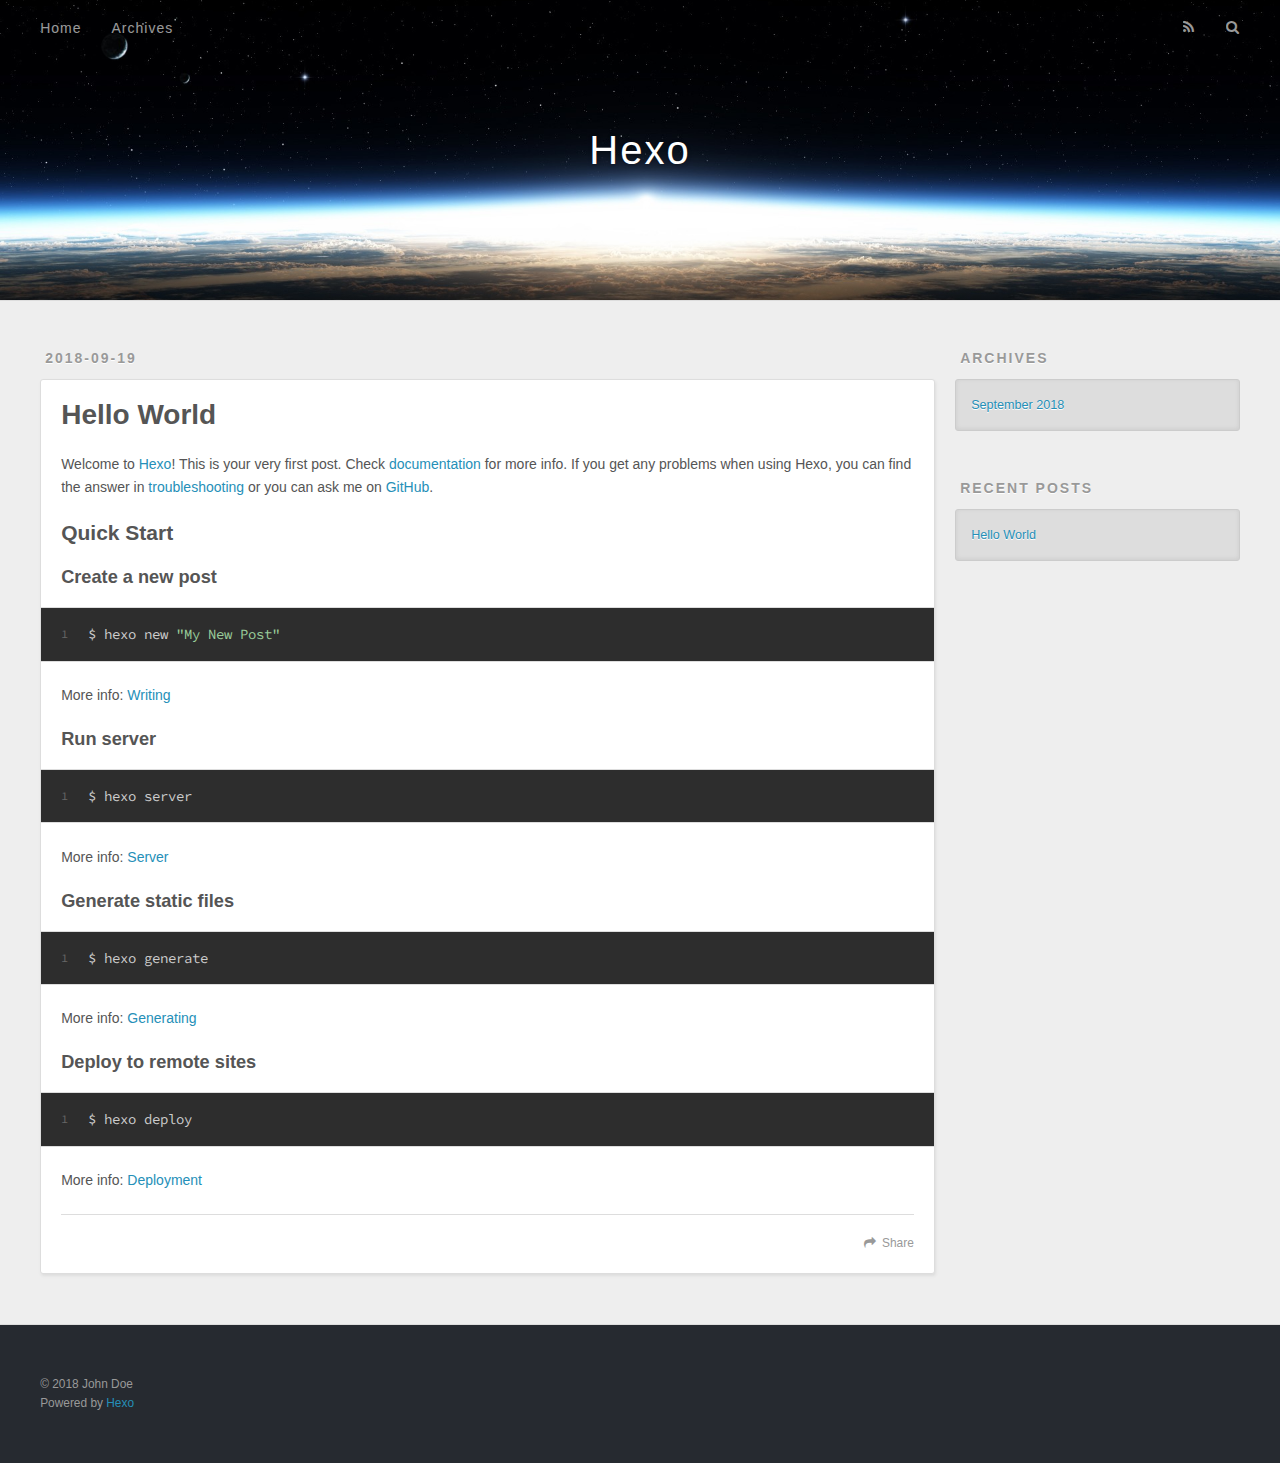
==== index.html @ 18e20a97 "Site updated: 2018-09-19 15:48:41" ====
<!DOCTYPE html>
<html>
<head>
  <meta charset="utf-8">
  

  
  <title>Hexo</title>
  <meta name="viewport" content="width=device-width, initial-scale=1, maximum-scale=1">
  <meta property="og:type" content="website">
<meta property="og:title" content="Hexo">
<meta property="og:url" content="http://yoursite.com/index.html">
<meta property="og:site_name" content="Hexo">
<meta property="og:locale" content="default">
<meta name="twitter:card" content="summary">
<meta name="twitter:title" content="Hexo">
  
    <link rel="alternate" href="/atom.xml" title="Hexo" type="application/atom+xml">
  
  
    <link rel="icon" href="/favicon.png">
  
  
    <link href="//fonts.googleapis.com/css?family=Source+Code+Pro" rel="stylesheet" type="text/css">
  
  <link rel="stylesheet" href="/css/style.css">
</head>

<body>
  <div id="container">
    <div id="wrap">
      <header id="header">
  <div id="banner"></div>
  <div id="header-outer" class="outer">
    <div id="header-title" class="inner">
      <h1 id="logo-wrap">
        <a href="/" id="logo">Hexo</a>
      </h1>
      
    </div>
    <div id="header-inner" class="inner">
      <nav id="main-nav">
        <a id="main-nav-toggle" class="nav-icon"></a>
        
          <a class="main-nav-link" href="/">Home</a>
        
          <a class="main-nav-link" href="/archives">Archives</a>
        
      </nav>
      <nav id="sub-nav">
        
          <a id="nav-rss-link" class="nav-icon" href="/atom.xml" title="RSS Feed"></a>
        
        <a id="nav-search-btn" class="nav-icon" title="Search"></a>
      </nav>
      <div id="search-form-wrap">
        <form action="//google.com/search" method="get" accept-charset="UTF-8" class="search-form"><input type="search" name="q" class="search-form-input" placeholder="Search"><button type="submit" class="search-form-submit">&#xF002;</button><input type="hidden" name="sitesearch" value="http://yoursite.com"></form>
      </div>
    </div>
  </div>
</header>
      <div class="outer">
        <section id="main">
  
    <article id="post-hello-world" class="article article-type-post" itemscope itemprop="blogPost">
  <div class="article-meta">
    <a href="/2018/09/19/hello-world/" class="article-date">
  <time datetime="2018-09-19T07:41:38.650Z" itemprop="datePublished">2018-09-19</time>
</a>
    
  </div>
  <div class="article-inner">
    
    
      <header class="article-header">
        
  
    <h1 itemprop="name">
      <a class="article-title" href="/2018/09/19/hello-world/">Hello World</a>
    </h1>
  

      </header>
    
    <div class="article-entry" itemprop="articleBody">
      
        <p>Welcome to <a href="https://hexo.io/" target="_blank" rel="noopener">Hexo</a>! This is your very first post. Check <a href="https://hexo.io/docs/" target="_blank" rel="noopener">documentation</a> for more info. If you get any problems when using Hexo, you can find the answer in <a href="https://hexo.io/docs/troubleshooting.html" target="_blank" rel="noopener">troubleshooting</a> or you can ask me on <a href="https://github.com/hexojs/hexo/issues" target="_blank" rel="noopener">GitHub</a>.</p>
<h2 id="Quick-Start"><a href="#Quick-Start" class="headerlink" title="Quick Start"></a>Quick Start</h2><h3 id="Create-a-new-post"><a href="#Create-a-new-post" class="headerlink" title="Create a new post"></a>Create a new post</h3><figure class="highlight bash"><table><tr><td class="gutter"><pre><span class="line">1</span><br></pre></td><td class="code"><pre><span class="line">$ hexo new <span class="string">"My New Post"</span></span><br></pre></td></tr></table></figure>
<p>More info: <a href="https://hexo.io/docs/writing.html" target="_blank" rel="noopener">Writing</a></p>
<h3 id="Run-server"><a href="#Run-server" class="headerlink" title="Run server"></a>Run server</h3><figure class="highlight bash"><table><tr><td class="gutter"><pre><span class="line">1</span><br></pre></td><td class="code"><pre><span class="line">$ hexo server</span><br></pre></td></tr></table></figure>
<p>More info: <a href="https://hexo.io/docs/server.html" target="_blank" rel="noopener">Server</a></p>
<h3 id="Generate-static-files"><a href="#Generate-static-files" class="headerlink" title="Generate static files"></a>Generate static files</h3><figure class="highlight bash"><table><tr><td class="gutter"><pre><span class="line">1</span><br></pre></td><td class="code"><pre><span class="line">$ hexo generate</span><br></pre></td></tr></table></figure>
<p>More info: <a href="https://hexo.io/docs/generating.html" target="_blank" rel="noopener">Generating</a></p>
<h3 id="Deploy-to-remote-sites"><a href="#Deploy-to-remote-sites" class="headerlink" title="Deploy to remote sites"></a>Deploy to remote sites</h3><figure class="highlight bash"><table><tr><td class="gutter"><pre><span class="line">1</span><br></pre></td><td class="code"><pre><span class="line">$ hexo deploy</span><br></pre></td></tr></table></figure>
<p>More info: <a href="https://hexo.io/docs/deployment.html" target="_blank" rel="noopener">Deployment</a></p>

      
    </div>
    <footer class="article-footer">
      <a data-url="http://yoursite.com/2018/09/19/hello-world/" data-id="cjm8ub70z00001l033pk43tnb" class="article-share-link">Share</a>
      
      
    </footer>
  </div>
  
</article>


  


</section>
        
          <aside id="sidebar">
  
    

  
    

  
    
  
    
  <div class="widget-wrap">
    <h3 class="widget-title">Archives</h3>
    <div class="widget">
      <ul class="archive-list"><li class="archive-list-item"><a class="archive-list-link" href="/archives/2018/09/">September 2018</a></li></ul>
    </div>
  </div>


  
    
  <div class="widget-wrap">
    <h3 class="widget-title">Recent Posts</h3>
    <div class="widget">
      <ul>
        
          <li>
            <a href="/2018/09/19/hello-world/">Hello World</a>
          </li>
        
      </ul>
    </div>
  </div>

  
</aside>
        
      </div>
      <footer id="footer">
  
  <div class="outer">
    <div id="footer-info" class="inner">
      &copy; 2018 John Doe<br>
      Powered by <a href="http://hexo.io/" target="_blank">Hexo</a>
    </div>
  </div>
</footer>
    </div>
    <nav id="mobile-nav">
  
    <a href="/" class="mobile-nav-link">Home</a>
  
    <a href="/archives" class="mobile-nav-link">Archives</a>
  
</nav>
    

<script src="//ajax.googleapis.com/ajax/libs/jquery/2.0.3/jquery.min.js"></script>


  <link rel="stylesheet" href="/fancybox/jquery.fancybox.css">
  <script src="/fancybox/jquery.fancybox.pack.js"></script>


<script src="/js/script.js"></script>



  </div>
</body>
</html>
---- css/style.css ----
body {
  width: 100%;
}
body:before,
body:after {
  content: "";
  display: table;
}
body:after {
  clear: both;
}
html,
body,
div,
span,
applet,
object,
iframe,
h1,
h2,
h3,
h4,
h5,
h6,
p,
blockquote,
pre,
a,
abbr,
acronym,
address,
big,
cite,
code,
del,
dfn,
em,
img,
ins,
kbd,
q,
s,
samp,
small,
strike,
strong,
sub,
sup,
tt,
var,
dl,
dt,
dd,
ol,
ul,
li,
fieldset,
form,
label,
legend,
table,
caption,
tbody,
tfoot,
thead,
tr,
th,
td {
  margin: 0;
  padding: 0;
  border: 0;
  outline: 0;
  font-weight: inherit;
  font-style: inherit;
  font-family: inherit;
  font-size: 100%;
  vertical-align: baseline;
}
body {
  line-height: 1;
  color: #000;
  background: #fff;
}
ol,
ul {
  list-style: none;
}
table {
  border-collapse: separate;
  border-spacing: 0;
  vertical-align: middle;
}
caption,
th,
td {
  text-align: left;
  font-weight: normal;
  vertical-align: middle;
}
a img {
  border: none;
}
input,
button {
  margin: 0;
  padding: 0;
}
input::-moz-focus-inner,
button::-moz-focus-inner {
  border: 0;
  padding: 0;
}
@font-face {
  font-family: FontAwesome;
  font-style: normal;
  font-weight: normal;
  src: url("fonts/fontawesome-webfont.eot?v=#4.0.3");
  src: url("fonts/fontawesome-webfont.eot?#iefix&v=#4.0.3") format("embedded-opentype"), url("fonts/fontawesome-webfont.woff?v=#4.0.3") format("woff"), url("fonts/fontawesome-webfont.ttf?v=#4.0.3") format("truetype"), url("fonts/fontawesome-webfont.svg#fontawesomeregular?v=#4.0.3") format("svg");
}
html,
body,
#container {
  height: 100%;
}
body {
  background: #eee;
  font: 14px -apple-system, BlinkMacSystemFont, "Segoe UI", "Roboto", "Oxygen", "Ubuntu", "Cantarell", "Fira Sans", "Droid Sans", "Helvetica Neue", sans-serif;
  -webkit-text-size-adjust: 100%;
}
.outer {
  max-width: 1220px;
  margin: 0 auto;
  padding: 0 20px;
}
.outer:before,
.outer:after {
  content: "";
  display: table;
}
.outer:after {
  clear: both;
}
.inner {
  display: inline;
  float: left;
  width: 98.33333333333333%;
  margin: 0 0.833333333333333%;
}
.left,
.alignleft {
  float: left;
}
.right,
.alignright {
  float: right;
}
.clear {
  clear: both;
}
#container {
  position: relative;
}
.mobile-nav-on {
  overflow: hidden;
}
#wrap {
  height: 100%;
  width: 100%;
  position: absolute;
  top: 0;
  left: 0;
  -webkit-transition: 0.2s ease-out;
  -moz-transition: 0.2s ease-out;
  -ms-transition: 0.2s ease-out;
  transition: 0.2s ease-out;
  z-index: 1;
  background: #eee;
}
.mobile-nav-on #wrap {
  left: 280px;
}
@media screen and (min-width: 768px) {
  #main {
    display: inline;
    float: left;
    width: 73.33333333333333%;
    margin: 0 0.833333333333333%;
  }
}
.article-date,
.article-category-link,
.archive-year,
.widget-title {
  text-decoration: none;
  text-transform: uppercase;
  letter-spacing: 2px;
  color: #999;
  margin-bottom: 1em;
  margin-left: 5px;
  line-height: 1em;
  text-shadow: 0 1px #fff;
  font-weight: bold;
}
.article-inner,
.archive-article-inner {
  background: #fff;
  -webkit-box-shadow: 1px 2px 3px #ddd;
  box-shadow: 1px 2px 3px #ddd;
  border: 1px solid #ddd;
  border-radius: 3px;
}
.article-entry h1,
.widget h1 {
  font-size: 2em;
}
.article-entry h2,
.widget h2 {
  font-size: 1.5em;
}
.article-entry h3,
.widget h3 {
  font-size: 1.3em;
}
.article-entry h4,
.widget h4 {
  font-size: 1.2em;
}
.article-entry h5,
.widget h5 {
  font-size: 1em;
}
.article-entry h6,
.widget h6 {
  font-size: 1em;
  color: #999;
}
.article-entry hr,
.widget hr {
  border: 1px dashed #ddd;
}
.article-entry strong,
.widget strong {
  font-weight: bold;
}
.article-entry em,
.widget em,
.article-entry cite,
.widget cite {
  font-style: italic;
}
.article-entry sup,
.widget sup,
.article-entry sub,
.widget sub {
  font-size: 0.75em;
  line-height: 0;
  position: relative;
  vertical-align: baseline;
}
.article-entry sup,
.widget sup {
  top: -0.5em;
}
.article-entry sub,
.widget sub {
  bottom: -0.2em;
}
.article-entry small,
.widget small {
  font-size: 0.85em;
}
.article-entry acronym,
.widget acronym,
.article-entry abbr,
.widget abbr {
  border-bottom: 1px dotted;
}
.article-entry ul,
.widget ul,
.article-entry ol,
.widget ol,
.article-entry dl,
.widget dl {
  margin: 0 20px;
  line-height: 1.6em;
}
.article-entry ul ul,
.widget ul ul,
.article-entry ol ul,
.widget ol ul,
.article-entry ul ol,
.widget ul ol,
.article-entry ol ol,
.widget ol ol {
  margin-top: 0;
  margin-bottom: 0;
}
.article-entry ul,
.widget ul {
  list-style: disc;
}
.article-entry ol,
.widget ol {
  list-style: decimal;
}
.article-entry dt,
.widget dt {
  font-weight: bold;
}
#header {
  height: 300px;
  position: relative;
  border-bottom: 1px solid #ddd;
}
#header:before,
#header:after {
  content: "";
  position: absolute;
  left: 0;
  right: 0;
  height: 40px;
}
#header:before {
  top: 0;
  background: -webkit-linear-gradient(rgba(0,0,0,0.2), transparent);
  background: -moz-linear-gradient(rgba(0,0,0,0.2), transparent);
  background: -ms-linear-gradient(rgba(0,0,0,0.2), transparent);
  background: linear-gradient(rgba(0,0,0,0.2), transparent);
}
#header:after {
  bottom: 0;
  background: -webkit-linear-gradient(transparent, rgba(0,0,0,0.2));
  background: -moz-linear-gradient(transparent, rgba(0,0,0,0.2));
  background: -ms-linear-gradient(transparent, rgba(0,0,0,0.2));
  background: linear-gradient(transparent, rgba(0,0,0,0.2));
}
#header-outer {
  height: 100%;
  position: relative;
}
#header-inner {
  position: relative;
  overflow: hidden;
}
#banner {
  position: absolute;
  top: 0;
  left: 0;
  width: 100%;
  height: 100%;
  background: url("images/banner.jpg") center #000;
  -webkit-background-size: cover;
  -moz-background-size: cover;
  background-size: cover;
  z-index: -1;
}
#header-title {
  text-align: center;
  height: 40px;
  position: absolute;
  top: 50%;
  left: 0;
  margin-top: -20px;
}
#logo,
#subtitle {
  text-decoration: none;
  color: #fff;
  font-weight: 300;
  text-shadow: 0 1px 4px rgba(0,0,0,0.3);
}
#logo {
  font-size: 40px;
  line-height: 40px;
  letter-spacing: 2px;
}
#subtitle {
  font-size: 16px;
  line-height: 16px;
  letter-spacing: 1px;
}
#subtitle-wrap {
  margin-top: 16px;
}
#main-nav {
  float: left;
  margin-left: -15px;
}
.nav-icon,
.main-nav-link {
  float: left;
  color: #fff;
  opacity: 0.6;
  text-decoration: none;
  text-shadow: 0 1px rgba(0,0,0,0.2);
  -webkit-transition: opacity 0.2s;
  -moz-transition: opacity 0.2s;
  -ms-transition: opacity 0.2s;
  transition: opacity 0.2s;
  display: block;
  padding: 20px 15px;
}
.nav-icon:hover,
.main-nav-link:hover {
  opacity: 1;
}
.nav-icon {
  font-family: FontAwesome;
  text-align: center;
  font-size: 14px;
  width: 14px;
  height: 14px;
  padding: 20px 15px;
  position: relative;
  cursor: pointer;
}
.main-nav-link {
  font-weight: 300;
  letter-spacing: 1px;
}
@media screen and (max-width: 479px) {
  .main-nav-link {
    display: none;
  }
}
#main-nav-toggle {
  display: none;
}
#main-nav-toggle:before {
  content: "\f0c9";
}
@media screen and (max-width: 479px) {
  #main-nav-toggle {
    display: block;
  }
}
#sub-nav {
  float: right;
  margin-right: -15px;
}
#nav-rss-link:before {
  content: "\f09e";
}
#nav-search-btn:before {
  content: "\f002";
}
#search-form-wrap {
  position: absolute;
  top: 15px;
  width: 150px;
  height: 30px;
  right: -150px;
  opacity: 0;
  -webkit-transition: 0.2s ease-out;
  -moz-transition: 0.2s ease-out;
  -ms-transition: 0.2s ease-out;
  transition: 0.2s ease-out;
}
#search-form-wrap.on {
  opacity: 1;
  right: 0;
}
@media screen and (max-width: 479px) {
  #search-form-wrap {
    width: 100%;
    right: -100%;
  }
}
.search-form {
  position: absolute;
  top: 0;
  left: 0;
  right: 0;
  background: #fff;
  padding: 5px 15px;
  border-radius: 15px;
  -webkit-box-shadow: 0 0 10px rgba(0,0,0,0.3);
  box-shadow: 0 0 10px rgba(0,0,0,0.3);
}
.search-form-input {
  border: none;
  background: none;
  color: #555;
  width: 100%;
  font: 13px -apple-system, BlinkMacSystemFont, "Segoe UI", "Roboto", "Oxygen", "Ubuntu", "Cantarell", "Fira Sans", "Droid Sans", "Helvetica Neue", sans-serif;
  outline: none;
}
.search-form-input::-webkit-search-results-decoration,
.search-form-input::-webkit-search-cancel-button {
  -webkit-appearance: none;
}
.search-form-submit {
  position: absolute;
  top: 50%;
  right: 10px;
  margin-top: -7px;
  font: 13px FontAwesome;
  border: none;
  background: none;
  color: #bbb;
  cursor: pointer;
}
.search-form-submit:hover,
.search-form-submit:focus {
  color: #777;
}
.article {
  margin: 50px 0;
}
.article-inner {
  overflow: hidden;
}
.article-meta:before,
.article-meta:after {
  content: "";
  display: table;
}
.article-meta:after {
  clear: both;
}
.article-date {
  float: left;
}
.article-category {
  float: left;
  line-height: 1em;
  color: #ccc;
  text-shadow: 0 1px #fff;
  margin-left: 8px;
}
.article-category:before {
  content: "\2022";
}
.article-category-link {
  margin: 0 12px 1em;
}
.article-header {
  padding: 20px 20px 0;
}
.article-title {
  text-decoration: none;
  font-size: 2em;
  font-weight: bold;
  color: #555;
  line-height: 1.1em;
  -webkit-transition: color 0.2s;
  -moz-transition: color 0.2s;
  -ms-transition: color 0.2s;
  transition: color 0.2s;
}
a.article-title:hover {
  color: #258fb8;
}
.article-entry {
  color: #555;
  padding: 0 20px;
}
.article-entry:before,
.article-entry:after {
  content: "";
  display: table;
}
.article-entry:after {
  clear: both;
}
.article-entry p,
.article-entry table {
  line-height: 1.6em;
  margin: 1.6em 0;
}
.article-entry h1,
.article-entry h2,
.article-entry h3,
.article-entry h4,
.article-entry h5,
.article-entry h6 {
  font-weight: bold;
}
.article-entry h1,
.article-entry h2,
.article-entry h3,
.article-entry h4,
.article-entry h5,
.article-entry h6 {
  line-height: 1.1em;
  margin: 1.1em 0;
}
.article-entry a {
  color: #258fb8;
  text-decoration: none;
}
.article-entry a:hover {
  text-decoration: underline;
}
.article-entry ul,
.article-entry ol,
.article-entry dl {
  margin-top: 1.6em;
  margin-bottom: 1.6em;
}
.article-entry img,
.article-entry video {
  max-width: 100%;
  height: auto;
  display: block;
  margin: auto;
}
.article-entry iframe {
  border: none;
}
.article-entry table {
  width: 100%;
  border-collapse: collapse;
  border-spacing: 0;
}
.article-entry th {
  font-weight: bold;
  border-bottom: 3px solid #ddd;
  padding-bottom: 0.5em;
}
.article-entry td {
  border-bottom: 1px solid #ddd;
  padding: 10px 0;
}
.article-entry blockquote {
  font-family: Georgia, "Times New Roman", serif;
  font-size: 1.4em;
  margin: 1.6em 20px;
  text-align: center;
}
.article-entry blockquote footer {
  font-size: 14px;
  margin: 1.6em 0;
  font-family: -apple-system, BlinkMacSystemFont, "Segoe UI", "Roboto", "Oxygen", "Ubuntu", "Cantarell", "Fira Sans", "Droid Sans", "Helvetica Neue", sans-serif;
}
.article-entry blockquote footer cite:before {
  content: "—";
  padding: 0 0.5em;
}
.article-entry .pullquote {
  text-align: left;
  width: 45%;
  margin: 0;
}
.article-entry .pullquote.left {
  margin-left: 0.5em;
  margin-right: 1em;
}
.article-entry .pullquote.right {
  margin-right: 0.5em;
  margin-left: 1em;
}
.article-entry .caption {
  color: #999;
  display: block;
  font-size: 0.9em;
  margin-top: 0.5em;
  position: relative;
  text-align: center;
}
.article-entry .video-container {
  position: relative;
  padding-top: 56.25%;
  height: 0;
  overflow: hidden;
}
.article-entry .video-container iframe,
.article-entry .video-container object,
.article-entry .video-container embed {
  position: absolute;
  top: 0;
  left: 0;
  width: 100%;
  height: 100%;
  margin-top: 0;
}
.article-more-link a {
  display: inline-block;
  line-height: 1em;
  padding: 6px 15px;
  border-radius: 15px;
  background: #eee;
  color: #999;
  text-shadow: 0 1px #fff;
  text-decoration: none;
}
.article-more-link a:hover {
  background: #258fb8;
  color: #fff;
  text-decoration: none;
  text-shadow: 0 1px #1e7293;
}
.article-footer {
  font-size: 0.85em;
  line-height: 1.6em;
  border-top: 1px solid #ddd;
  padding-top: 1.6em;
  margin: 0 20px 20px;
}
.article-footer:before,
.article-footer:after {
  content: "";
  display: table;
}
.article-footer:after {
  clear: both;
}
.article-footer a {
  color: #999;
  text-decoration: none;
}
.article-footer a:hover {
  color: #555;
}
.article-tag-list-item {
  float: left;
  margin-right: 10px;
}
.article-tag-list-link:before {
  content: "#";
}
.article-comment-link {
  float: right;
}
.article-comment-link:before {
  content: "\f075";
  font-family: FontAwesome;
  padding-right: 8px;
}
.article-share-link {
  cursor: pointer;
  float: right;
  margin-left: 20px;
}
.article-share-link:before {
  content: "\f064";
  font-family: FontAwesome;
  padding-right: 6px;
}
#article-nav {
  position: relative;
}
#article-nav:before,
#article-nav:after {
  content: "";
  display: table;
}
#article-nav:after {
  clear: both;
}
@media screen and (min-width: 768px) {
  #article-nav {
    margin: 50px 0;
  }
  #article-nav:before {
    width: 8px;
    height: 8px;
    position: absolute;
    top: 50%;
    left: 50%;
    margin-top: -4px;
    margin-left: -4px;
    content: "";
    border-radius: 50%;
    background: #ddd;
    -webkit-box-shadow: 0 1px 2px #fff;
    box-shadow: 0 1px 2px #fff;
  }
}
.article-nav-link-wrap {
  text-decoration: none;
  text-shadow: 0 1px #fff;
  color: #999;
  -webkit-box-sizing: border-box;
  -moz-box-sizing: border-box;
  box-sizing: border-box;
  margin-top: 50px;
  text-align: center;
  display: block;
}
.article-nav-link-wrap:hover {
  color: #555;
}
@media screen and (min-width: 768px) {
  .article-nav-link-wrap {
    width: 50%;
    margin-top: 0;
  }
}
@media screen and (min-width: 768px) {
  #article-nav-newer {
    float: left;
    text-align: right;
    padding-right: 20px;
  }
}
@media screen and (min-width: 768px) {
  #article-nav-older {
    float: right;
    text-align: left;
    padding-left: 20px;
  }
}
.article-nav-caption {
  text-transform: uppercase;
  letter-spacing: 2px;
  color: #ddd;
  line-height: 1em;
  font-weight: bold;
}
#article-nav-newer .article-nav-caption {
  margin-right: -2px;
}
.article-nav-title {
  font-size: 0.85em;
  line-height: 1.6em;
  margin-top: 0.5em;
}
.article-share-box {
  position: absolute;
  display: none;
  background: #fff;
  -webkit-box-shadow: 1px 2px 10px rgba(0,0,0,0.2);
  box-shadow: 1px 2px 10px rgba(0,0,0,0.2);
  border-radius: 3px;
  margin-left: -145px;
  overflow: hidden;
  z-index: 1;
}
.article-share-box.on {
  display: block;
}
.article-share-input {
  width: 100%;
  background: none;
  -webkit-box-sizing: border-box;
  -moz-box-sizing: border-box;
  box-sizing: border-box;
  font: 14px -apple-system, BlinkMacSystemFont, "Segoe UI", "Roboto", "Oxygen", "Ubuntu", "Cantarell", "Fira Sans", "Droid Sans", "Helvetica Neue", sans-serif;
  padding: 0 15px;
  color: #555;
  outline: none;
  border: 1px solid #ddd;
  border-radius: 3px 3px 0 0;
  height: 36px;
  line-height: 36px;
}
.article-share-links {
  background: #eee;
}
.article-share-links:before,
.article-share-links:after {
  content: "";
  display: table;
}
.article-share-links:after {
  clear: both;
}
.article-share-twitter,
.article-share-facebook,
.article-share-pinterest,
.article-share-google {
  width: 50px;
  height: 36px;
  display: block;
  float: left;
  position: relative;
  color: #999;
  text-shadow: 0 1px #fff;
}
.article-share-twitter:before,
.article-share-facebook:before,
.article-share-pinterest:before,
.article-share-google:before {
  font-size: 20px;
  font-family: FontAwesome;
  width: 20px;
  height: 20px;
  position: absolute;
  top: 50%;
  left: 50%;
  margin-top: -10px;
  margin-left: -10px;
  text-align: center;
}
.article-share-twitter:hover,
.article-share-facebook:hover,
.article-share-pinterest:hover,
.article-share-google:hover {
  color: #fff;
}
.article-share-twitter:before {
  content: "\f099";
}
.article-share-twitter:hover {
  background: #00aced;
  text-shadow: 0 1px #008abe;
}
.article-share-facebook:before {
  content: "\f09a";
}
.article-share-facebook:hover {
  background: #3b5998;
  text-shadow: 0 1px #2f477a;
}
.article-share-pinterest:before {
  content: "\f0d2";
}
.article-share-pinterest:hover {
  background: #cb2027;
  text-shadow: 0 1px #a21a1f;
}
.article-share-google:before {
  content: "\f0d5";
}
.article-share-google:hover {
  background: #dd4b39;
  text-shadow: 0 1px #be3221;
}
.article-gallery {
  background: #000;
  position: relative;
}
.article-gallery-photos {
  position: relative;
  overflow: hidden;
}
.article-gallery-img {
  display: none;
  max-width: 100%;
}
.article-gallery-img:first-child {
  display: block;
}
.article-gallery-img.loaded {
  position: absolute;
  display: block;
}
.article-gallery-img img {
  display: block;
  max-width: 100%;
  margin: 0 auto;
}
#comments {
  background: #fff;
  -webkit-box-shadow: 1px 2px 3px #ddd;
  box-shadow: 1px 2px 3px #ddd;
  padding: 20px;
  border: 1px solid #ddd;
  border-radius: 3px;
  margin: 50px 0;
}
#comments a {
  color: #258fb8;
}
.archives-wrap {
  margin: 50px 0;
}
.archives:before,
.archives:after {
  content: "";
  display: table;
}
.archives:after {
  clear: both;
}
.archive-year-wrap {
  margin-bottom: 1em;
}
.archives {
  -webkit-column-gap: 10px;
  -moz-column-gap: 10px;
  column-gap: 10px;
}
@media screen and (min-width: 480px) and (max-width: 767px) {
  .archives {
    -webkit-column-count: 2;
    -moz-column-count: 2;
    column-count: 2;
  }
}
@media screen and (min-width: 768px) {
  .archives {
    -webkit-column-count: 3;
    -moz-column-count: 3;
    column-count: 3;
  }
}
.archive-article {
  -webkit-column-break-inside: avoid;
  page-break-inside: avoid;
  overflow: hidden;
  break-inside: avoid-column;
}
.archive-article-inner {
  padding: 10px;
  margin-bottom: 15px;
}
.archive-article-title {
  text-decoration: none;
  font-weight: bold;
  color: #555;
  -webkit-transition: color 0.2s;
  -moz-transition: color 0.2s;
  -ms-transition: color 0.2s;
  transition: color 0.2s;
  line-height: 1.6em;
}
.archive-article-title:hover {
  color: #258fb8;
}
.archive-article-footer {
  margin-top: 1em;
}
.archive-article-date {
  color: #999;
  text-decoration: none;
  font-size: 0.85em;
  line-height: 1em;
  margin-bottom: 0.5em;
  display: block;
}
#page-nav {
  margin: 50px auto;
  background: #fff;
  -webkit-box-shadow: 1px 2px 3px #ddd;
  box-shadow: 1px 2px 3px #ddd;
  border: 1px solid #ddd;
  border-radius: 3px;
  text-align: center;
  color: #999;
  overflow: hidden;
}
#page-nav:before,
#page-nav:after {
  content: "";
  display: table;
}
#page-nav:after {
  clear: both;
}
#page-nav a,
#page-nav span {
  padding: 10px 20px;
  line-height: 1;
  height: 2ex;
}
#page-nav a {
  color: #999;
  text-decoration: none;
}
#page-nav a:hover {
  background: #999;
  color: #fff;
}
#page-nav .prev {
  float: left;
}
#page-nav .next {
  float: right;
}
#page-nav .page-number {
  display: inline-block;
}
@media screen and (max-width: 479px) {
  #page-nav .page-number {
    display: none;
  }
}
#page-nav .current {
  color: #555;
  font-weight: bold;
}
#page-nav .space {
  color: #ddd;
}
#footer {
  background: #262a30;
  padding: 50px 0;
  border-top: 1px solid #ddd;
  color: #999;
}
#footer a {
  color: #258fb8;
  text-decoration: none;
}
#footer a:hover {
  text-decoration: underline;
}
#footer-info {
  line-height: 1.6em;
  font-size: 0.85em;
}
.article-entry pre,
.article-entry .highlight {
  background: #2d2d2d;
  margin: 0 -20px;
  padding: 15px 20px;
  border-style: solid;
  border-color: #ddd;
  border-width: 1px 0;
  overflow: auto;
  color: #ccc;
  line-height: 22.400000000000002px;
}
.article-entry .highlight .gutter pre,
.article-entry .gist .gist-file .gist-data .line-numbers {
  color: #666;
  font-size: 0.85em;
}
.article-entry pre,
.article-entry code {
  font-family: "Source Code Pro", Consolas, Monaco, Menlo, Consolas, monospace;
}
.article-entry code {
  background: #eee;
  text-shadow: 0 1px #fff;
  padding: 0 0.3em;
}
.article-entry pre code {
  background: none;
  text-shadow: none;
  padding: 0;
}
.article-entry .highlight pre {
  border: none;
  margin: 0;
  padding: 0;
}
.article-entry .highlight table {
  margin: 0;
  width: auto;
}
.article-entry .highlight td {
  border: none;
  padding: 0;
}
.article-entry .highlight figcaption {
  font-size: 0.85em;
  color: #999;
  line-height: 1em;
  margin-bottom: 1em;
}
.article-entry .highlight figcaption:before,
.article-entry .highlight figcaption:after {
  content: "";
  display: table;
}
.article-entry .highlight figcaption:after {
  clear: both;
}
.article-entry .highlight figcaption a {
  float: right;
}
.article-entry .highlight .gutter pre {
  text-align: right;
  padding-right: 20px;
}
.article-entry .highlight .line {
  height: 22.400000000000002px;
}
.article-entry .highlight .line.marked {
  background: #515151;
}
.article-entry .gist {
  margin: 0 -20px;
  border-style: solid;
  border-color: #ddd;
  border-width: 1px 0;
  background: #2d2d2d;
  padding: 15px 20px 15px 0;
}
.article-entry .gist .gist-file {
  border: none;
  font-family: "Source Code Pro", Consolas, Monaco, Menlo, Consolas, monospace;
  margin: 0;
}
.article-entry .gist .gist-file .gist-data {
  background: none;
  border: none;
}
.article-entry .gist .gist-file .gist-data .line-numbers {
  background: none;
  border: none;
  padding: 0 20px 0 0;
}
.article-entry .gist .gist-file .gist-data .line-data {
  padding: 0 !important;
}
.article-entry .gist .gist-file .highlight {
  margin: 0;
  padding: 0;
  border: none;
}
.article-entry .gist .gist-file .gist-meta {
  background: #2d2d2d;
  color: #999;
  font: 0.85em -apple-system, BlinkMacSystemFont, "Segoe UI", "Roboto", "Oxygen", "Ubuntu", "Cantarell", "Fira Sans", "Droid Sans", "Helvetica Neue", sans-serif;
  text-shadow: 0 0;
  padding: 0;
  margin-top: 1em;
  margin-left: 20px;
}
.article-entry .gist .gist-file .gist-meta a {
  color: #258fb8;
  font-weight: normal;
}
.article-entry .gist .gist-file .gist-meta a:hover {
  text-decoration: underline;
}
pre .comment,
pre .title {
  color: #999;
}
pre .variable,
pre .attribute,
pre .tag,
pre .regexp,
pre .ruby .constant,
pre .xml .tag .title,
pre .xml .pi,
pre .xml .doctype,
pre .html .doctype,
pre .css .id,
pre .css .class,
pre .css .pseudo {
  color: #f2777a;
}
pre .number,
pre .preprocessor,
pre .built_in,
pre .literal,
pre .params,
pre .constant {
  color: #f99157;
}
pre .class,
pre .ruby .class .title,
pre .css .rules .attribute {
  color: #9c9;
}
pre .string,
pre .value,
pre .inheritance,
pre .header,
pre .ruby .symbol,
pre .xml .cdata {
  color: #9c9;
}
pre .css .hexcolor {
  color: #6cc;
}
pre .function,
pre .python .decorator,
pre .python .title,
pre .ruby .function .title,
pre .ruby .title .keyword,
pre .perl .sub,
pre .javascript .title,
pre .coffeescript .title {
  color: #69c;
}
pre .keyword,
pre .javascript .function {
  color: #c9c;
}
@media screen and (max-width: 479px) {
  #mobile-nav {
    position: absolute;
    top: 0;
    left: 0;
    width: 280px;
    height: 100%;
    background: #191919;
    border-right: 1px solid #fff;
  }
}
@media screen and (max-width: 479px) {
  .mobile-nav-link {
    display: block;
    color: #999;
    text-decoration: none;
    padding: 15px 20px;
    font-weight: bold;
  }
  .mobile-nav-link:hover {
    color: #fff;
  }
}
@media screen and (min-width: 768px) {
  #sidebar {
    display: inline;
    float: left;
    width: 23.333333333333332%;
    margin: 0 0.833333333333333%;
  }
}
.widget-wrap {
  margin: 50px 0;
}
.widget {
  color: #777;
  text-shadow: 0 1px #fff;
  background: #ddd;
  -webkit-box-shadow: 0 -1px 4px #ccc inset;
  box-shadow: 0 -1px 4px #ccc inset;
  border: 1px solid #ccc;
  padding: 15px;
  border-radius: 3px;
}
.widget a {
  color: #258fb8;
  text-decoration: none;
}
.widget a:hover {
  text-decoration: underline;
}
.widget ul ul,
.widget ol ul,
.widget dl ul,
.widget ul ol,
.widget ol ol,
.widget dl ol,
.widget ul dl,
.widget ol dl,
.widget dl dl {
  margin-left: 15px;
  list-style: disc;
}
.widget {
  line-height: 1.6em;
  word-wrap: break-word;
  font-size: 0.9em;
}
.widget ul,
.widget ol {
  list-style: none;
  margin: 0;
}
.widget ul ul,
.widget ol ul,
.widget ul ol,
.widget ol ol {
  margin: 0 20px;
}
.widget ul ul,
.widget ol ul {
  list-style: disc;
}
.widget ul ol,
.widget ol ol {
  list-style: decimal;
}
.category-list-count,
.tag-list-count,
.archive-list-count {
  padding-left: 5px;
  color: #999;
  font-size: 0.85em;
}
.category-list-count:before,
.tag-list-count:before,
.archive-list-count:before {
  content: "(";
}
.category-list-count:after,
.tag-list-count:after,
.archive-list-count:after {
  content: ")";
}
.tagcloud a {
  margin-right: 5px;
  display: inline-block;
}
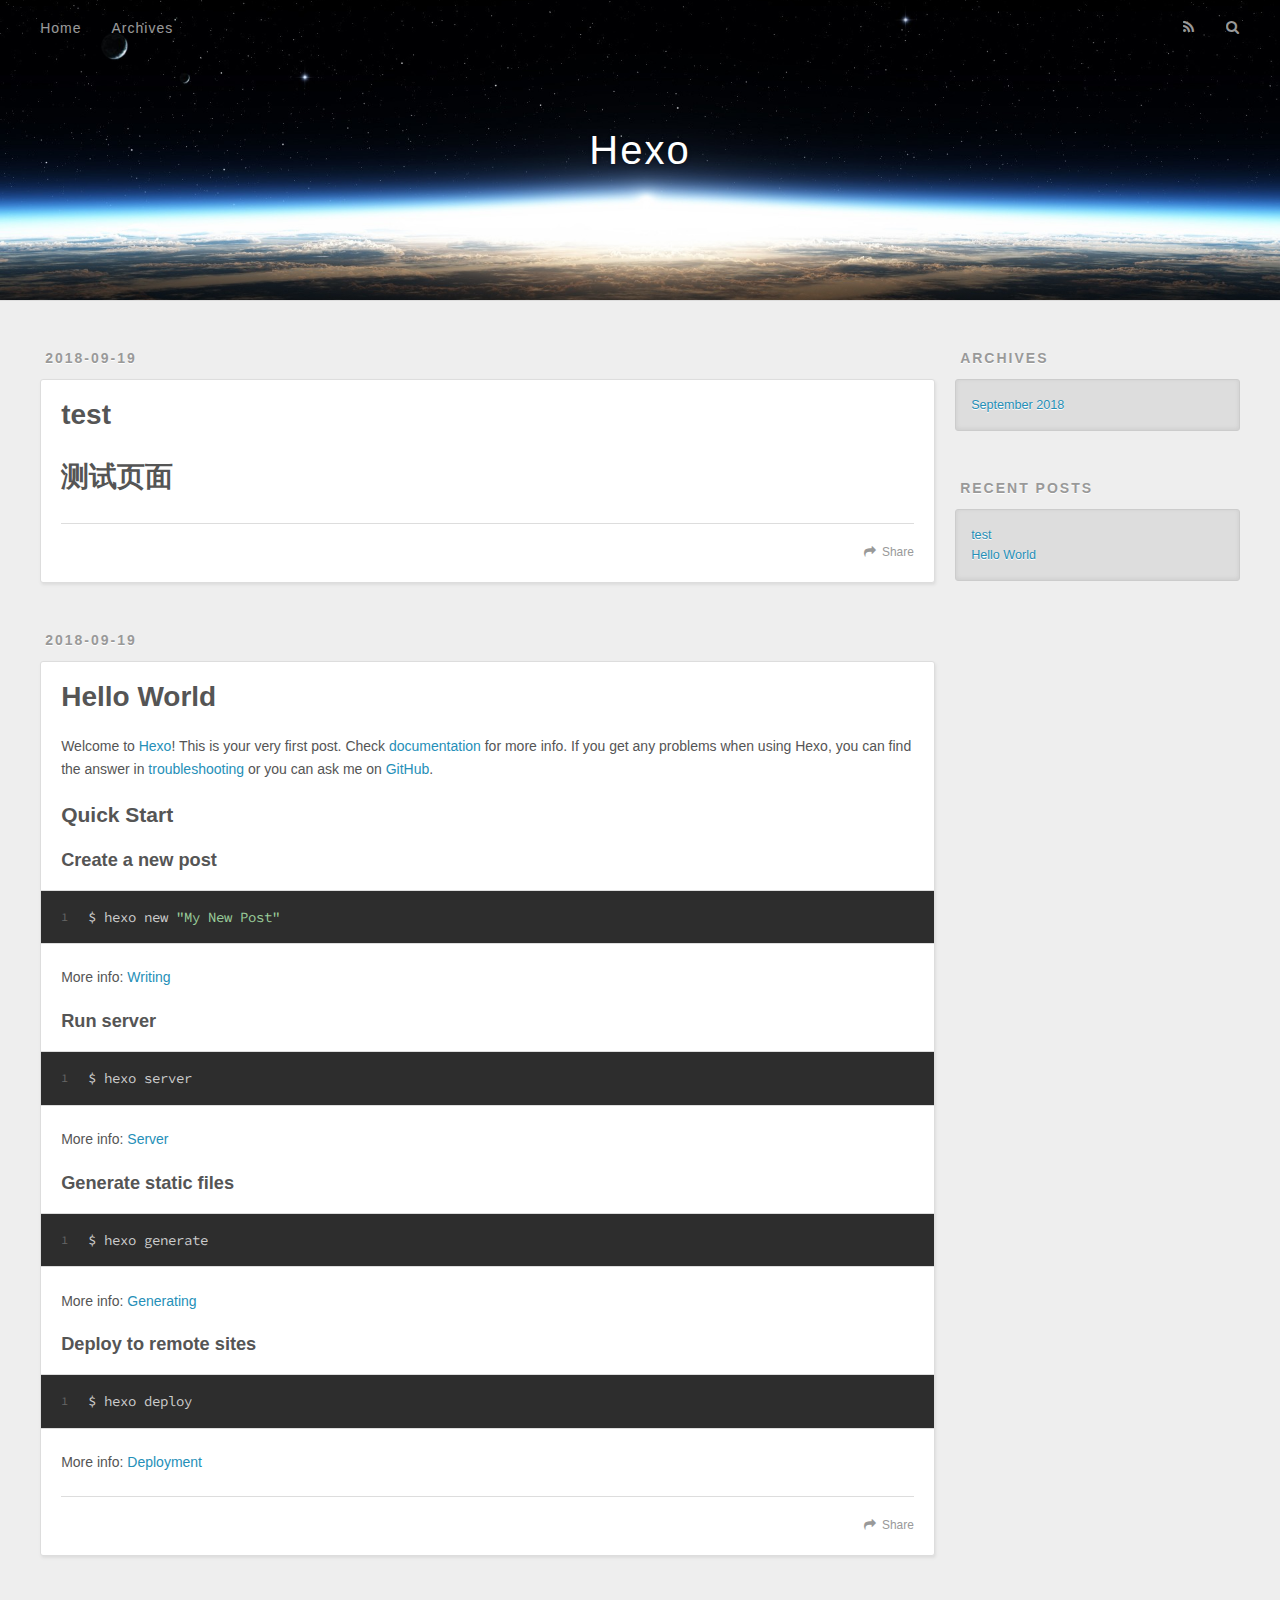
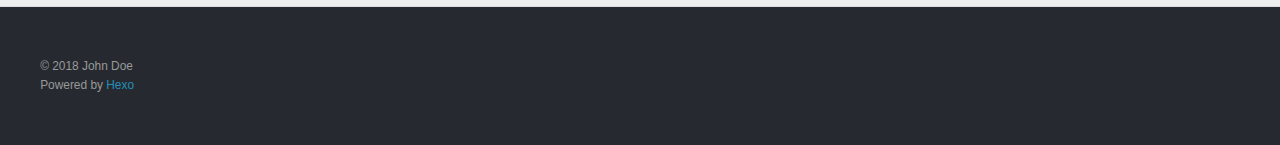
==== commit a6d154b9: "Site updated: 2018-09-19 15:53:03" ====
--- a/index.html
+++ b/index.html
@@ -62,6 +62,42 @@
       <div class="outer">
         <section id="main">
   
+    <article id="post-test" class="article article-type-post" itemscope itemprop="blogPost">
+  <div class="article-meta">
+    <a href="/2018/09/19/test/" class="article-date">
+  <time datetime="2018-09-19T07:43:44.000Z" itemprop="datePublished">2018-09-19</time>
+</a>
+    
+  </div>
+  <div class="article-inner">
+    
+    
+      <header class="article-header">
+        
+  
+    <h1 itemprop="name">
+      <a class="article-title" href="/2018/09/19/test/">test</a>
+    </h1>
+  
+
+      </header>
+    
+    <div class="article-entry" itemprop="articleBody">
+      
+        <h1 id="测试页面"><a href="#测试页面" class="headerlink" title="测试页面"></a>测试页面</h1>
+      
+    </div>
+    <footer class="article-footer">
+      <a data-url="http://yoursite.com/2018/09/19/test/" data-id="cjm8uni9j00012e038rvuktlh" class="article-share-link">Share</a>
+      
+      
+    </footer>
+  </div>
+  
+</article>
+
+
+  
     <article id="post-hello-world" class="article article-type-post" itemscope itemprop="blogPost">
   <div class="article-meta">
     <a href="/2018/09/19/hello-world/" class="article-date">
@@ -97,7 +133,7 @@
       
     </div>
     <footer class="article-footer">
-      <a data-url="http://yoursite.com/2018/09/19/hello-world/" data-id="cjm8ub70z00001l033pk43tnb" class="article-share-link">Share</a>
+      <a data-url="http://yoursite.com/2018/09/19/hello-world/" data-id="cjm8uni9e00002e03ui3hxctv" class="article-share-link">Share</a>
       
       
     </footer>
@@ -138,6 +174,10 @@
       <ul>
         
           <li>
+            <a href="/2018/09/19/test/">test</a>
+          </li>
+        
+          <li>
             <a href="/2018/09/19/hello-world/">Hello World</a>
           </li>
         
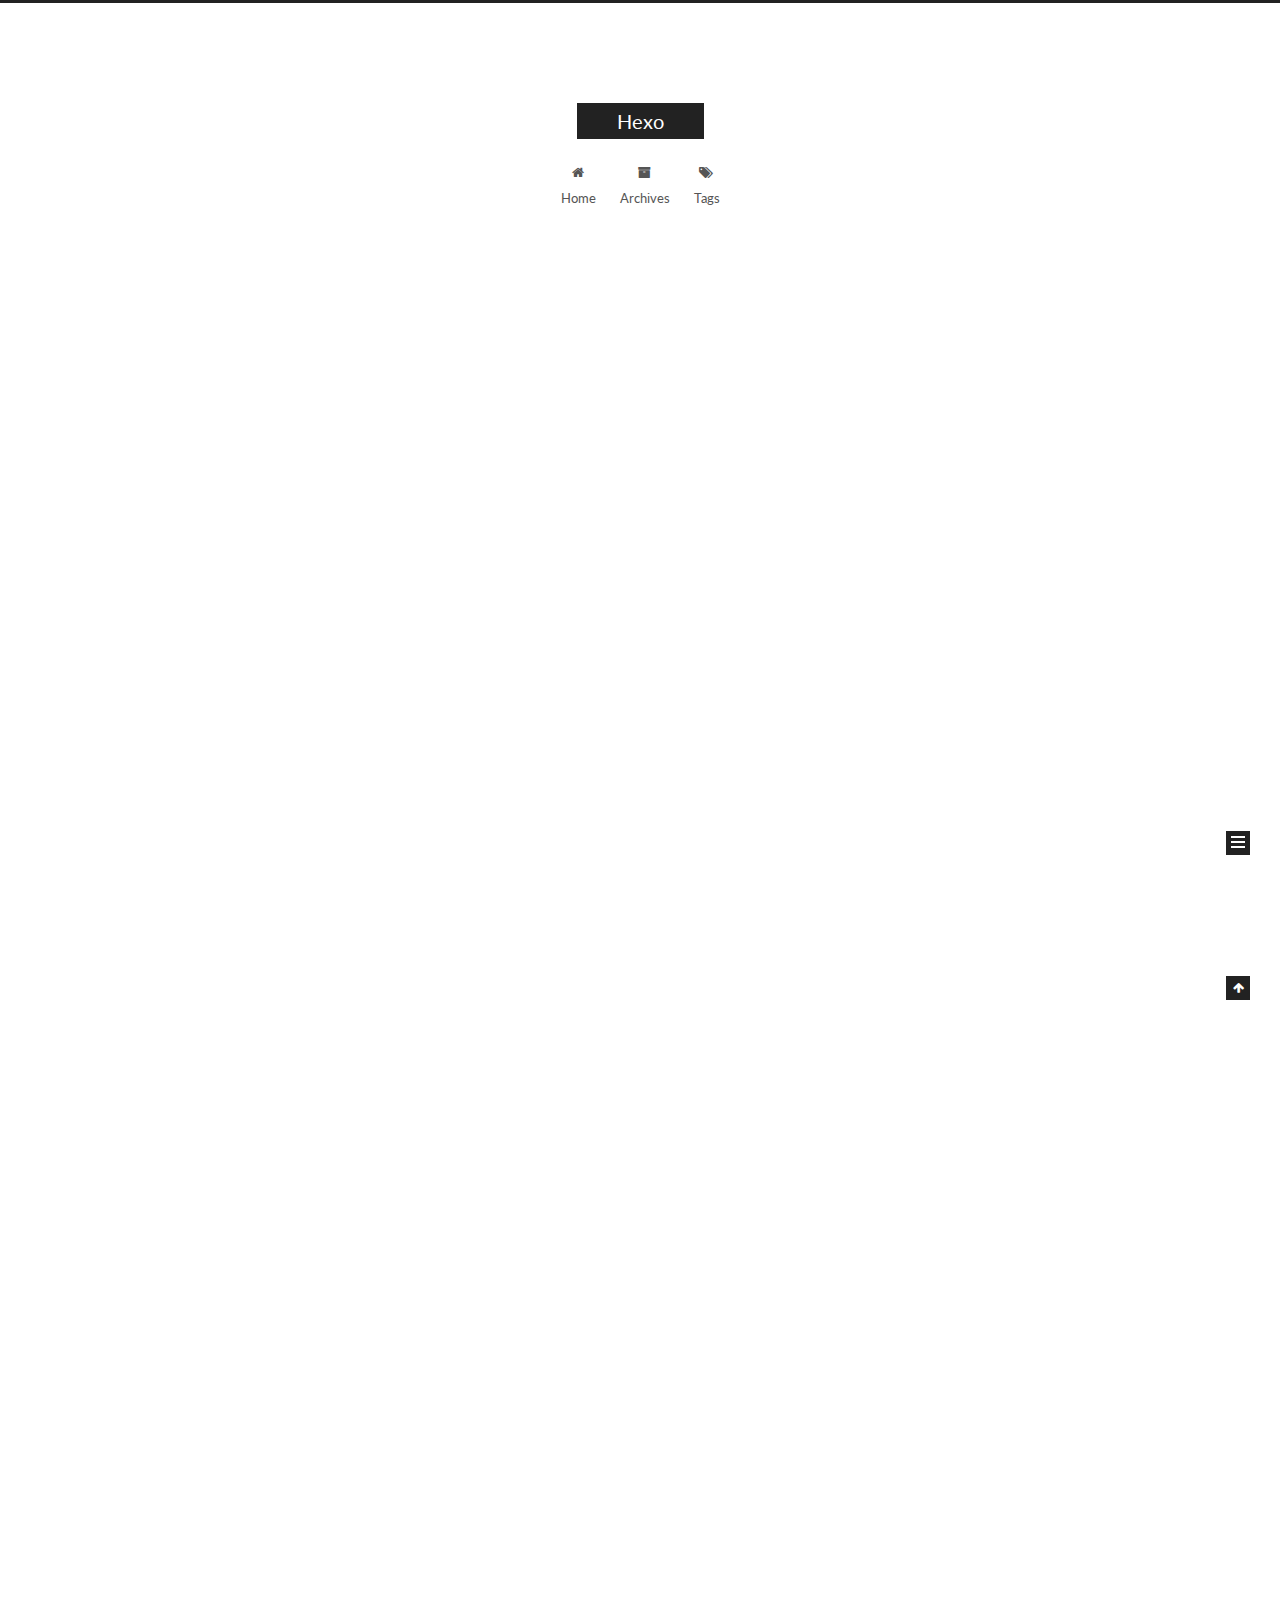
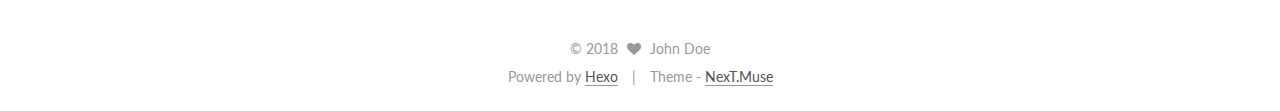
==== commit 8a816983: "Site updated: 2018-09-19 16:43:46" ====
--- a/index.html
+++ b/index.html
@@ -1,126 +1,456 @@
 <!DOCTYPE html>
-<html>
+
+
+
+  
+
+
+<html class="theme-next muse use-motion" lang="">
 <head>
-  <meta charset="utf-8">
-  
-
-  
-  <title>Hexo</title>
-  <meta name="viewport" content="width=device-width, initial-scale=1, maximum-scale=1">
-  <meta property="og:type" content="website">
+  <meta charset="UTF-8"/>
+<meta http-equiv="X-UA-Compatible" content="IE=edge" />
+<meta name="viewport" content="width=device-width, initial-scale=1, maximum-scale=1"/>
+<meta name="theme-color" content="#222">
+
+
+
+
+
+
+
+
+
+<meta http-equiv="Cache-Control" content="no-transform" />
+<meta http-equiv="Cache-Control" content="no-siteapp" />
+
+
+
+
+
+
+
+
+
+
+
+
+
+
+
+  
+  
+  <link href="/lib/fancybox/source/jquery.fancybox.css?v=2.1.5" rel="stylesheet" type="text/css" />
+
+
+
+
+  
+  
+  
+  
+
+  
+    
+    
+  
+
+  
+
+  
+
+  
+
+  
+
+  
+    
+    
+    <link href="//fonts.googleapis.com/css?family=Lato:300,300italic,400,400italic,700,700italic&subset=latin,latin-ext" rel="stylesheet" type="text/css">
+  
+
+
+
+
+
+
+<link href="/lib/font-awesome/css/font-awesome.min.css?v=4.6.2" rel="stylesheet" type="text/css" />
+
+<link href="/css/main.css?v=5.1.2" rel="stylesheet" type="text/css" />
+
+
+  <meta name="keywords" content="Hexo, NexT" />
+
+
+
+
+
+
+
+
+  <link rel="shortcut icon" type="image/x-icon" href="/favicon.ico?v=5.1.2" />
+
+
+
+
+
+
+<meta property="og:type" content="website">
 <meta property="og:title" content="Hexo">
 <meta property="og:url" content="http://yoursite.com/index.html">
 <meta property="og:site_name" content="Hexo">
 <meta property="og:locale" content="default">
 <meta name="twitter:card" content="summary">
 <meta name="twitter:title" content="Hexo">
-  
-    <link rel="alternate" href="/atom.xml" title="Hexo" type="application/atom+xml">
-  
-  
-    <link rel="icon" href="/favicon.png">
-  
-  
-    <link href="//fonts.googleapis.com/css?family=Source+Code+Pro" rel="stylesheet" type="text/css">
-  
-  <link rel="stylesheet" href="/css/style.css">
+
+
+
+<script type="text/javascript" id="hexo.configurations">
+  var NexT = window.NexT || {};
+  var CONFIG = {
+    root: '/',
+    scheme: 'Muse',
+    sidebar: {"position":"left","display":"post","offset":12,"offset_float":12,"b2t":false,"scrollpercent":false,"onmobile":false},
+    fancybox: true,
+    tabs: true,
+    motion: true,
+    duoshuo: {
+      userId: '0',
+      author: 'Author'
+    },
+    algolia: {
+      applicationID: '',
+      apiKey: '',
+      indexName: '',
+      hits: {"per_page":10},
+      labels: {"input_placeholder":"Search for Posts","hits_empty":"We didn't find any results for the search: ${query}","hits_stats":"${hits} results found in ${time} ms"}
+    }
+  };
+</script>
+
+
+
+  <link rel="canonical" href="http://yoursite.com/"/>
+
+
+
+
+
+  <title>Hexo</title>
+  
+
+
+
+
+
+
+
+
+
+
+
+
+
+
 </head>
 
-<body>
-  <div id="container">
-    <div id="wrap">
-      <header id="header">
-  <div id="banner"></div>
-  <div id="header-outer" class="outer">
-    <div id="header-title" class="inner">
-      <h1 id="logo-wrap">
-        <a href="/" id="logo">Hexo</a>
-      </h1>
-      
+<body itemscope itemtype="http://schema.org/WebPage" lang="default">
+
+  
+  
+    
+  
+
+  <div class="container sidebar-position-left 
+   page-home 
+ ">
+    <div class="headband"></div>
+
+    <header id="header" class="header" itemscope itemtype="http://schema.org/WPHeader">
+      <div class="header-inner"><div class="site-brand-wrapper">
+  <div class="site-meta ">
+    
+
+    <div class="custom-logo-site-title">
+      <a href="/"  class="brand" rel="start">
+        <span class="logo-line-before"><i></i></span>
+        <span class="site-title">Hexo</span>
+        <span class="logo-line-after"><i></i></span>
+      </a>
     </div>
-    <div id="header-inner" class="inner">
-      <nav id="main-nav">
-        <a id="main-nav-toggle" class="nav-icon"></a>
-        
-          <a class="main-nav-link" href="/">Home</a>
-        
-          <a class="main-nav-link" href="/archives">Archives</a>
-        
-      </nav>
-      <nav id="sub-nav">
-        
-          <a id="nav-rss-link" class="nav-icon" href="/atom.xml" title="RSS Feed"></a>
-        
-        <a id="nav-search-btn" class="nav-icon" title="Search"></a>
-      </nav>
-      <div id="search-form-wrap">
-        <form action="//google.com/search" method="get" accept-charset="UTF-8" class="search-form"><input type="search" name="q" class="search-form-input" placeholder="Search"><button type="submit" class="search-form-submit">&#xF002;</button><input type="hidden" name="sitesearch" value="http://yoursite.com"></form>
-      </div>
+      
+        <p class="site-subtitle"></p>
+      
+  </div>
+
+  <div class="site-nav-toggle">
+    <button>
+      <span class="btn-bar"></span>
+      <span class="btn-bar"></span>
+      <span class="btn-bar"></span>
+    </button>
+  </div>
+</div>
+
+<nav class="site-nav">
+  
+
+  
+    <ul id="menu" class="menu">
+      
+        
+        <li class="menu-item menu-item-home">
+          <a href="/" rel="section">
+            
+              <i class="menu-item-icon fa fa-fw fa-home"></i> <br />
+            
+            Home
+          </a>
+        </li>
+      
+        
+        <li class="menu-item menu-item-archives">
+          <a href="/archives/" rel="section">
+            
+              <i class="menu-item-icon fa fa-fw fa-archive"></i> <br />
+            
+            Archives
+          </a>
+        </li>
+      
+        
+        <li class="menu-item menu-item-tags">
+          <a href="/tags/" rel="section">
+            
+              <i class="menu-item-icon fa fa-fw fa-tags"></i> <br />
+            
+            Tags
+          </a>
+        </li>
+      
+
+      
+    </ul>
+  
+
+  
+</nav>
+
+
+
+ </div>
+    </header>
+
+    <main id="main" class="main">
+      <div class="main-inner">
+        <div class="content-wrap">
+          <div id="content" class="content">
+            
+  <section id="posts" class="posts-expand">
+    
+      
+
+  
+
+  
+  
+  
+
+  <article class="post post-type-normal" itemscope itemtype="http://schema.org/Article">
+  
+  
+  
+  <div class="post-block">
+    <link itemprop="mainEntityOfPage" href="http://yoursite.com/2018/09/19/test/">
+
+    <span hidden itemprop="author" itemscope itemtype="http://schema.org/Person">
+      <meta itemprop="name" content="John Doe">
+      <meta itemprop="description" content="">
+      <meta itemprop="image" content="/images/avatar.gif">
+    </span>
+
+    <span hidden itemprop="publisher" itemscope itemtype="http://schema.org/Organization">
+      <meta itemprop="name" content="Hexo">
+    </span>
+
+    
+      <header class="post-header">
+
+        
+        
+          <h1 class="post-title" itemprop="name headline">
+                
+                <a class="post-title-link" href="/2018/09/19/test/" itemprop="url">test</a></h1>
+        
+
+        <div class="post-meta">
+          <span class="post-time">
+            
+              <span class="post-meta-item-icon">
+                <i class="fa fa-calendar-o"></i>
+              </span>
+              
+                <span class="post-meta-item-text">Posted on</span>
+              
+              <time title="Post created" itemprop="dateCreated datePublished" datetime="2018-09-19T15:43:44+08:00">
+                2018-09-19
+              </time>
+            
+
+            
+
+            
+          </span>
+
+          
+
+          
+            
+          
+
+          
+          
+
+          
+
+          
+
+          
+
+        </div>
+      </header>
+    
+
+    
+    
+    
+    <div class="post-body" itemprop="articleBody">
+
+      
+      
+
+      
+        
+          
+            <h1 id="测试页面"><a href="#测试页面" class="headerlink" title="测试页面"></a>测试页面</h1>
+          
+        
+      
     </div>
-  </div>
-</header>
-      <div class="outer">
-        <section id="main">
-  
-    <article id="post-test" class="article article-type-post" itemscope itemprop="blogPost">
-  <div class="article-meta">
-    <a href="/2018/09/19/test/" class="article-date">
-  <time datetime="2018-09-19T07:43:44.000Z" itemprop="datePublished">2018-09-19</time>
-</a>
-    
-  </div>
-  <div class="article-inner">
-    
-    
-      <header class="article-header">
-        
-  
-    <h1 itemprop="name">
-      <a class="article-title" href="/2018/09/19/test/">test</a>
-    </h1>
-  
-
-      </header>
-    
-    <div class="article-entry" itemprop="articleBody">
-      
-        <h1 id="测试页面"><a href="#测试页面" class="headerlink" title="测试页面"></a>测试页面</h1>
-      
-    </div>
-    <footer class="article-footer">
-      <a data-url="http://yoursite.com/2018/09/19/test/" data-id="cjm8uni9j00012e038rvuktlh" class="article-share-link">Share</a>
-      
+    
+    
+    
+
+    
+
+    
+
+    
+
+    <footer class="post-footer">
+      
+
+      
+
+      
+
+      
+      
+        <div class="post-eof"></div>
       
     </footer>
   </div>
   
-</article>
-
-
-  
-    <article id="post-hello-world" class="article article-type-post" itemscope itemprop="blogPost">
-  <div class="article-meta">
-    <a href="/2018/09/19/hello-world/" class="article-date">
-  <time datetime="2018-09-19T07:41:38.650Z" itemprop="datePublished">2018-09-19</time>
-</a>
-    
-  </div>
-  <div class="article-inner">
-    
-    
-      <header class="article-header">
-        
-  
-    <h1 itemprop="name">
-      <a class="article-title" href="/2018/09/19/hello-world/">Hello World</a>
-    </h1>
-  
-
+  
+  
+  </article>
+
+
+    
+      
+
+  
+
+  
+  
+  
+
+  <article class="post post-type-normal" itemscope itemtype="http://schema.org/Article">
+  
+  
+  
+  <div class="post-block">
+    <link itemprop="mainEntityOfPage" href="http://yoursite.com/2018/09/19/hello-world/">
+
+    <span hidden itemprop="author" itemscope itemtype="http://schema.org/Person">
+      <meta itemprop="name" content="John Doe">
+      <meta itemprop="description" content="">
+      <meta itemprop="image" content="/images/avatar.gif">
+    </span>
+
+    <span hidden itemprop="publisher" itemscope itemtype="http://schema.org/Organization">
+      <meta itemprop="name" content="Hexo">
+    </span>
+
+    
+      <header class="post-header">
+
+        
+        
+          <h1 class="post-title" itemprop="name headline">
+                
+                <a class="post-title-link" href="/2018/09/19/hello-world/" itemprop="url">Hello World</a></h1>
+        
+
+        <div class="post-meta">
+          <span class="post-time">
+            
+              <span class="post-meta-item-icon">
+                <i class="fa fa-calendar-o"></i>
+              </span>
+              
+                <span class="post-meta-item-text">Posted on</span>
+              
+              <time title="Post created" itemprop="dateCreated datePublished" datetime="2018-09-19T15:41:38+08:00">
+                2018-09-19
+              </time>
+            
+
+            
+
+            
+          </span>
+
+          
+
+          
+            
+          
+
+          
+          
+
+          
+
+          
+
+          
+
+        </div>
       </header>
     
-    <div class="article-entry" itemprop="articleBody">
-      
-        <p>Welcome to <a href="https://hexo.io/" target="_blank" rel="noopener">Hexo</a>! This is your very first post. Check <a href="https://hexo.io/docs/" target="_blank" rel="noopener">documentation</a> for more info. If you get any problems when using Hexo, you can find the answer in <a href="https://hexo.io/docs/troubleshooting.html" target="_blank" rel="noopener">troubleshooting</a> or you can ask me on <a href="https://github.com/hexojs/hexo/issues" target="_blank" rel="noopener">GitHub</a>.</p>
+
+    
+    
+    
+    <div class="post-body" itemprop="articleBody">
+
+      
+      
+
+      
+        
+          
+            <p>Welcome to <a href="https://hexo.io/" target="_blank" rel="noopener">Hexo</a>! This is your very first post. Check <a href="https://hexo.io/docs/" target="_blank" rel="noopener">documentation</a> for more info. If you get any problems when using Hexo, you can find the answer in <a href="https://hexo.io/docs/troubleshooting.html" target="_blank" rel="noopener">troubleshooting</a> or you can ask me on <a href="https://github.com/hexojs/hexo/issues" target="_blank" rel="noopener">GitHub</a>.</p>
 <h2 id="Quick-Start"><a href="#Quick-Start" class="headerlink" title="Quick Start"></a>Quick Start</h2><h3 id="Create-a-new-post"><a href="#Create-a-new-post" class="headerlink" title="Create a new post"></a>Create a new post</h3><figure class="highlight bash"><table><tr><td class="gutter"><pre><span class="line">1</span><br></pre></td><td class="code"><pre><span class="line">$ hexo new <span class="string">"My New Post"</span></span><br></pre></td></tr></table></figure>
 <p>More info: <a href="https://hexo.io/docs/writing.html" target="_blank" rel="noopener">Writing</a></p>
 <h3 id="Run-server"><a href="#Run-server" class="headerlink" title="Run server"></a>Run server</h3><figure class="highlight bash"><table><tr><td class="gutter"><pre><span class="line">1</span><br></pre></td><td class="code"><pre><span class="line">$ hexo server</span><br></pre></td></tr></table></figure>
@@ -130,95 +460,284 @@
 <h3 id="Deploy-to-remote-sites"><a href="#Deploy-to-remote-sites" class="headerlink" title="Deploy to remote sites"></a>Deploy to remote sites</h3><figure class="highlight bash"><table><tr><td class="gutter"><pre><span class="line">1</span><br></pre></td><td class="code"><pre><span class="line">$ hexo deploy</span><br></pre></td></tr></table></figure>
 <p>More info: <a href="https://hexo.io/docs/deployment.html" target="_blank" rel="noopener">Deployment</a></p>
 
+          
+        
       
     </div>
-    <footer class="article-footer">
-      <a data-url="http://yoursite.com/2018/09/19/hello-world/" data-id="cjm8uni9e00002e03ui3hxctv" class="article-share-link">Share</a>
-      
+    
+    
+    
+
+    
+
+    
+
+    
+
+    <footer class="post-footer">
+      
+
+      
+
+      
+
+      
+      
+        <div class="post-eof"></div>
       
     </footer>
   </div>
   
-</article>
-
-
-  
-
-
-</section>
-        
-          <aside id="sidebar">
-  
-    
-
-  
-    
-
-  
-    
-  
-    
-  <div class="widget-wrap">
-    <h3 class="widget-title">Archives</h3>
-    <div class="widget">
-      <ul class="archive-list"><li class="archive-list-item"><a class="archive-list-link" href="/archives/2018/09/">September 2018</a></li></ul>
+  
+  
+  </article>
+
+
+    
+  </section>
+
+  
+
+
+          </div>
+          
+
+
+          
+
+        </div>
+        
+          
+  
+  <div class="sidebar-toggle">
+    <div class="sidebar-toggle-line-wrap">
+      <span class="sidebar-toggle-line sidebar-toggle-line-first"></span>
+      <span class="sidebar-toggle-line sidebar-toggle-line-middle"></span>
+      <span class="sidebar-toggle-line sidebar-toggle-line-last"></span>
     </div>
   </div>
 
-
-  
-    
-  <div class="widget-wrap">
-    <h3 class="widget-title">Recent Posts</h3>
-    <div class="widget">
-      <ul>
-        
-          <li>
-            <a href="/2018/09/19/test/">test</a>
-          </li>
-        
-          <li>
-            <a href="/2018/09/19/hello-world/">Hello World</a>
-          </li>
-        
-      </ul>
+  <aside id="sidebar" class="sidebar">
+    
+    <div class="sidebar-inner">
+
+      
+
+      
+
+      <section class="site-overview sidebar-panel sidebar-panel-active">
+        <div class="site-author motion-element" itemprop="author" itemscope itemtype="http://schema.org/Person">
+          <img class="site-author-image" itemprop="image"
+               src="/images/avatar.gif"
+               alt="John Doe" />
+          <p class="site-author-name" itemprop="name">John Doe</p>
+           
+              <p class="site-description motion-element" itemprop="description"></p>
+          
+        </div>
+        <nav class="site-state motion-element">
+
+          
+            <div class="site-state-item site-state-posts">
+              <a href="/archives/">
+                <span class="site-state-item-count">2</span>
+                <span class="site-state-item-name">posts</span>
+              </a>
+            </div>
+          
+
+          
+
+          
+
+        </nav>
+
+        
+
+        <div class="links-of-author motion-element">
+          
+        </div>
+
+        
+        
+
+        
+        
+
+        
+
+
+      </section>
+
+      
+
+      
+
     </div>
+  </aside>
+
+
+        
+      </div>
+    </main>
+
+    <footer id="footer" class="footer">
+      <div class="footer-inner">
+        <div class="copyright" >
+  
+  &copy; 
+  <span itemprop="copyrightYear">2018</span>
+  <span class="with-love">
+    <i class="fa fa-heart"></i>
+  </span>
+  <span class="author" itemprop="copyrightHolder">John Doe</span>
+</div>
+
+
+<div class="powered-by">
+  Powered by <a class="theme-link" href="https://hexo.io">Hexo</a>
+</div>
+
+<div class="theme-info">
+  Theme -
+  <a class="theme-link" href="https://github.com/iissnan/hexo-theme-next">
+    NexT.Muse
+  </a>
+</div>
+
+
+        
+
+        
+      </div>
+    </footer>
+
+    
+      <div class="back-to-top">
+        <i class="fa fa-arrow-up"></i>
+        
+      </div>
+    
+
   </div>
 
   
-</aside>
-        
-      </div>
-      <footer id="footer">
-  
-  <div class="outer">
-    <div id="footer-info" class="inner">
-      &copy; 2018 John Doe<br>
-      Powered by <a href="http://hexo.io/" target="_blank">Hexo</a>
-    </div>
-  </div>
-</footer>
-    </div>
-    <nav id="mobile-nav">
-  
-    <a href="/" class="mobile-nav-link">Home</a>
-  
-    <a href="/archives" class="mobile-nav-link">Archives</a>
-  
-</nav>
-    
-
-<script src="//ajax.googleapis.com/ajax/libs/jquery/2.0.3/jquery.min.js"></script>
-
-
-  <link rel="stylesheet" href="/fancybox/jquery.fancybox.css">
-  <script src="/fancybox/jquery.fancybox.pack.js"></script>
-
-
-<script src="/js/script.js"></script>
-
-
-
-  </div>
+
+<script type="text/javascript">
+  if (Object.prototype.toString.call(window.Promise) !== '[object Function]') {
+    window.Promise = null;
+  }
+</script>
+
+
+
+
+
+
+
+
+
+  
+
+
+
+
+
+
+
+
+
+
+
+
+  
+  <script type="text/javascript" src="/lib/jquery/index.js?v=2.1.3"></script>
+
+  
+  <script type="text/javascript" src="/lib/fastclick/lib/fastclick.min.js?v=1.0.6"></script>
+
+  
+  <script type="text/javascript" src="/lib/jquery_lazyload/jquery.lazyload.js?v=1.9.7"></script>
+
+  
+  <script type="text/javascript" src="/lib/velocity/velocity.min.js?v=1.2.1"></script>
+
+  
+  <script type="text/javascript" src="/lib/velocity/velocity.ui.min.js?v=1.2.1"></script>
+
+  
+  <script type="text/javascript" src="/lib/fancybox/source/jquery.fancybox.pack.js?v=2.1.5"></script>
+
+
+  
+
+
+  <script type="text/javascript" src="/js/src/utils.js?v=5.1.2"></script>
+
+  <script type="text/javascript" src="/js/src/motion.js?v=5.1.2"></script>
+
+
+
+  
+  
+
+  
+    <script type="text/javascript" src="/js/src/scrollspy.js?v=5.1.2"></script>
+<script type="text/javascript" src="/js/src/post-details.js?v=5.1.2"></script>
+
+  
+
+  
+
+
+  <script type="text/javascript" src="/js/src/bootstrap.js?v=5.1.2"></script>
+
+
+
+  
+
+
+  
+
+
+
+
+	
+
+
+
+
+
+  
+
+
+
+
+
+  
+
+
+
+
+
+
+  
+
+
+
+
+
+  
+
+  
+
+  
+
+  
+
+  
+
+  
+
 </body>
-</html>+</html>
--- a/css/main.css
+++ b/css/main.css
@@ -0,0 +1,2648 @@
+/* normalize.css v3.0.2 | MIT License | git.io/normalize */
+html {
+  font-family: sans-serif; /* 1 */
+  -ms-text-size-adjust: 100%; /* 2 */
+  -webkit-text-size-adjust: 100%; /* 2 */
+}
+body {
+  margin: 0;
+}
+article,
+aside,
+details,
+figcaption,
+figure,
+footer,
+header,
+hgroup,
+main,
+menu,
+nav,
+section,
+summary {
+  display: block;
+}
+audio,
+canvas,
+progress,
+video {
+  display: inline-block; /* 1 */
+  vertical-align: baseline; /* 2 */
+}
+audio:not([controls]) {
+  display: none;
+  height: 0;
+}
+[hidden],
+template {
+  display: none;
+}
+a {
+  background-color: transparent;
+}
+a:active,
+a:hover {
+  outline: 0;
+}
+abbr[title] {
+  border-bottom: 1px dotted;
+}
+b,
+strong {
+  font-weight: bold;
+}
+dfn {
+  font-style: italic;
+}
+h1 {
+  font-size: 2em;
+  margin: 0.67em 0;
+}
+mark {
+  background: #ff0;
+  color: #000;
+}
+small {
+  font-size: 80%;
+}
+sub,
+sup {
+  font-size: 75%;
+  line-height: 0;
+  position: relative;
+  vertical-align: baseline;
+}
+sup {
+  top: -0.5em;
+}
+sub {
+  bottom: -0.25em;
+}
+img {
+  border: 0;
+}
+svg:not(:root) {
+  overflow: hidden;
+}
+figure {
+  margin: 1em 40px;
+}
+hr {
+  -moz-box-sizing: content-box;
+  box-sizing: content-box;
+  height: 0;
+}
+pre {
+  overflow: auto;
+}
+code,
+kbd,
+pre,
+samp {
+  font-family: monospace, monospace;
+  font-size: 1em;
+}
+button,
+input,
+optgroup,
+select,
+textarea {
+  color: inherit; /* 1 */
+  font: inherit; /* 2 */
+  margin: 0; /* 3 */
+}
+button {
+  overflow: visible;
+}
+button,
+select {
+  text-transform: none;
+}
+button,
+html input[type="button"],
+input[type="reset"],
+input[type="submit"] {
+  -webkit-appearance: button; /* 2 */
+  cursor: pointer; /* 3 */
+}
+button[disabled],
+html input[disabled] {
+  cursor: default;
+}
+button::-moz-focus-inner,
+input::-moz-focus-inner {
+  border: 0;
+  padding: 0;
+}
+input {
+  line-height: normal;
+}
+input[type="checkbox"],
+input[type="radio"] {
+  box-sizing: border-box; /* 1 */
+  padding: 0; /* 2 */
+}
+input[type="number"]::-webkit-inner-spin-button,
+input[type="number"]::-webkit-outer-spin-button {
+  height: auto;
+}
+input[type="search"] {
+  -webkit-appearance: textfield; /* 1 */
+  -moz-box-sizing: content-box;
+  -webkit-box-sizing: content-box; /* 2 */
+  box-sizing: content-box;
+}
+input[type="search"]::-webkit-search-cancel-button,
+input[type="search"]::-webkit-search-decoration {
+  -webkit-appearance: none;
+}
+fieldset {
+  border: 1px solid #c0c0c0;
+  margin: 0 2px;
+  padding: 0.35em 0.625em 0.75em;
+}
+legend {
+  border: 0; /* 1 */
+  padding: 0; /* 2 */
+}
+textarea {
+  overflow: auto;
+}
+optgroup {
+  font-weight: bold;
+}
+table {
+  border-collapse: collapse;
+  border-spacing: 0;
+}
+td,
+th {
+  padding: 0;
+}
+::selection {
+  background: #262a30;
+  color: #fff;
+}
+body {
+  position: relative;
+  font-family: 'Lato', "PingFang SC", "Microsoft YaHei", sans-serif;
+  font-size: 14px;
+  line-height: 2;
+  color: #555;
+  background: #fff;
+}
+@media (max-width: 767px) {
+  body {
+    padding-right: 0 !important;
+  }
+}
+@media (min-width: 768px) and (max-width: 991px) {
+  body {
+    padding-right: 0 !important;
+  }
+}
+@media (min-width: 1600px) {
+  body {
+    font-size: 16px;
+  }
+}
+h1,
+h2,
+h3,
+h4,
+h5,
+h6 {
+  margin: 0;
+  padding: 0;
+  font-weight: bold;
+  line-height: 1.5;
+  font-family: 'Lato', "PingFang SC", "Microsoft YaHei", sans-serif;
+}
+h2,
+h3,
+h4,
+h5,
+h6 {
+  margin: 20px 0 15px;
+}
+h1 {
+  font-size: 22px;
+}
+@media (max-width: 767px) {
+  h1 {
+    font-size: 18px;
+  }
+}
+h2 {
+  font-size: 20px;
+}
+@media (max-width: 767px) {
+  h2 {
+    font-size: 16px;
+  }
+}
+h3 {
+  font-size: 18px;
+}
+@media (max-width: 767px) {
+  h3 {
+    font-size: 14px;
+  }
+}
+h4 {
+  font-size: 16px;
+}
+@media (max-width: 767px) {
+  h4 {
+    font-size: 12px;
+  }
+}
+h5 {
+  font-size: 14px;
+}
+@media (max-width: 767px) {
+  h5 {
+    font-size: 10px;
+  }
+}
+h6 {
+  font-size: 12px;
+}
+@media (max-width: 767px) {
+  h6 {
+    font-size: 8px;
+  }
+}
+p {
+  margin: 0 0 20px 0;
+}
+a {
+  color: #555;
+  text-decoration: none;
+  border-bottom: 1px solid #999;
+  word-wrap: break-word;
+}
+a:hover {
+  color: #222;
+  border-bottom-color: #222;
+}
+blockquote {
+  margin: 0;
+  padding: 0;
+}
+img {
+  display: block;
+  margin: auto;
+  max-width: 100%;
+  height: auto;
+}
+hr {
+  margin: 40px 0;
+  height: 3px;
+  border: none;
+  background-color: #ddd;
+  background-image: repeating-linear-gradient(-45deg, #fff, #fff 4px, transparent 4px, transparent 8px);
+}
+blockquote {
+  padding: 0 15px;
+  color: #666;
+  border-left: 4px solid #ddd;
+}
+blockquote cite::before {
+  content: "-";
+  padding: 0 5px;
+}
+dt {
+  font-weight: 700;
+}
+dd {
+  margin: 0;
+  padding: 0;
+}
+.text-left {
+  text-align: left;
+}
+.text-center {
+  text-align: center;
+}
+.text-right {
+  text-align: right;
+}
+.text-justify {
+  text-align: justify;
+}
+.text-nowrap {
+  white-space: nowrap;
+}
+.text-lowercase {
+  text-transform: lowercase;
+}
+.text-uppercase {
+  text-transform: uppercase;
+}
+.text-capitalize {
+  text-transform: capitalize;
+}
+.center-block {
+  display: block;
+  margin-left: auto;
+  margin-right: auto;
+}
+.clearfix:before,
+.clearfix:after {
+  content: " ";
+  display: table;
+}
+.clearfix:after {
+  clear: both;
+}
+.pullquote {
+  width: 45%;
+}
+.pullquote.left {
+  float: left;
+  margin-left: 5px;
+  margin-right: 10px;
+}
+.pullquote.right {
+  float: right;
+  margin-left: 10px;
+  margin-right: 5px;
+}
+.affix.affix.affix {
+  position: fixed;
+}
+.translation {
+  margin-top: -20px;
+  font-size: 14px;
+  color: #999;
+}
+.scrollbar-measure {
+  width: 100px;
+  height: 100px;
+  overflow: scroll;
+  position: absolute;
+  top: -9999px;
+}
+.use-motion .motion-element {
+  opacity: 0;
+}
+table {
+  margin: 20px 0;
+  width: 100%;
+  border-collapse: collapse;
+  border-spacing: 0;
+  border: 1px solid #ddd;
+  font-size: 14px;
+  table-layout: fixed;
+  word-wrap: break-all;
+}
+table>tbody>tr:nth-of-type(odd) {
+  background-color: #f9f9f9;
+}
+table>tbody>tr:hover {
+  background-color: #f5f5f5;
+}
+caption,
+th,
+td {
+  padding: 8px;
+  text-align: left;
+  vertical-align: middle;
+  font-weight: normal;
+}
+th,
+td {
+  border-bottom: 3px solid #ddd;
+  border-right: 1px solid #eee;
+}
+th {
+  padding-bottom: 10px;
+  font-weight: 700;
+}
+td {
+  border-bottom-width: 1px;
+}
+html,
+body {
+  height: 100%;
+}
+.container {
+  position: relative;
+  min-height: 100%;
+}
+.header-inner {
+  margin: 0 auto;
+  padding: 100px 0 70px;
+  width: 700px;
+}
+@media (min-width: 1600px) {
+  .container .header-inner {
+    width: 900px;
+  }
+}
+.main {
+  padding-bottom: 150px;
+}
+.main-inner {
+  margin: 0 auto;
+  width: 700px;
+}
+@media (min-width: 1600px) {
+  .container .main-inner {
+    width: 900px;
+  }
+}
+.footer {
+  position: absolute;
+  left: 0;
+  bottom: 0;
+  width: 100%;
+  min-height: 50px;
+}
+.footer-inner {
+  box-sizing: border-box;
+  margin: 20px auto;
+  width: 700px;
+}
+@media (min-width: 1600px) {
+  .container .footer-inner {
+    width: 900px;
+  }
+}
+pre,
+.highlight {
+  overflow: auto;
+  margin: 20px 0;
+  padding: 0;
+  font-size: 13px;
+  color: #4d4d4c;
+  background: #f7f7f7;
+  line-height: 1.6;
+}
+pre,
+code {
+  font-family: consolas, Menlo, "PingFang SC", "Microsoft YaHei", monospace;
+}
+code {
+  padding: 2px 4px;
+  word-wrap: break-word;
+  color: #555;
+  background: #eee;
+  border-radius: 3px;
+  font-size: 13px;
+}
+pre code {
+  padding: 0;
+  color: #4d4d4c;
+  background: none;
+  text-shadow: none;
+}
+.highlight {
+  border-radius: 1px;
+}
+.highlight pre {
+  border: none;
+  margin: 0;
+  padding: 10px 0;
+}
+.highlight table {
+  margin: 0;
+  width: auto;
+  border: none;
+}
+.highlight td {
+  border: none;
+  padding: 0;
+}
+.highlight figcaption {
+  font-size: 1em;
+  color: #4d4d4c;
+  line-height: 1em;
+  margin-bottom: 1em;
+}
+.highlight figcaption:before,
+.highlight figcaption:after {
+  content: " ";
+  display: table;
+}
+.highlight figcaption:after {
+  clear: both;
+}
+.highlight figcaption a {
+  float: right;
+  color: #4d4d4c;
+}
+.highlight figcaption a:hover {
+  border-bottom-color: #4d4d4c;
+}
+.highlight .gutter pre {
+  padding-left: 10px;
+  padding-right: 10px;
+  color: #869194;
+  text-align: right;
+  background-color: #eff2f3;
+}
+.highlight .code pre {
+  width: 100%;
+  padding-left: 10px;
+  padding-right: 10px;
+  background-color: #f7f7f7;
+}
+.highlight .line {
+  height: 20px;
+}
+.gutter {
+  -webkit-user-select: none;
+  -moz-user-select: none;
+  -ms-user-select: none;
+  user-select: none;
+}
+.gist table {
+  width: auto;
+}
+.gist table td {
+  border: none;
+}
+pre .deletion {
+  background: #fdd;
+}
+pre .addition {
+  background: #dfd;
+}
+pre .meta {
+  color: #8959a8;
+}
+pre .comment {
+  color: #8e908c;
+}
+pre .variable,
+pre .attribute,
+pre .tag,
+pre .regexp,
+pre .ruby .constant,
+pre .xml .tag .title,
+pre .xml .pi,
+pre .xml .doctype,
+pre .html .doctype,
+pre .css .id,
+pre .css .class,
+pre .css .pseudo {
+  color: #c82829;
+}
+pre .number,
+pre .preprocessor,
+pre .built_in,
+pre .literal,
+pre .params,
+pre .constant,
+pre .command {
+  color: #f5871f;
+}
+pre .ruby .class .title,
+pre .css .rules .attribute,
+pre .string,
+pre .value,
+pre .inheritance,
+pre .header,
+pre .ruby .symbol,
+pre .xml .cdata,
+pre .special,
+pre .number,
+pre .formula {
+  color: #718c00;
+}
+pre .title,
+pre .css .hexcolor {
+  color: #3e999f;
+}
+pre .function,
+pre .python .decorator,
+pre .python .title,
+pre .ruby .function .title,
+pre .ruby .title .keyword,
+pre .perl .sub,
+pre .javascript .title,
+pre .coffeescript .title {
+  color: #4271ae;
+}
+pre .keyword,
+pre .javascript .function {
+  color: #8959a8;
+}
+.full-image.full-image.full-image {
+  border: none;
+  max-width: 100%;
+  width: auto;
+  margin: 20px auto;
+}
+@media (min-width: 992px) {
+  .full-image.full-image.full-image {
+    max-width: none;
+    width: 110%;
+    margin: 25px -5%;
+  }
+}
+.blockquote-center,
+.page-home .post-type-quote blockquote,
+.page-post-detail .post-type-quote blockquote {
+  position: relative;
+  margin: 40px 0;
+  padding: 0;
+  border-left: none;
+  text-align: center;
+}
+.blockquote-center::before,
+.page-home .post-type-quote blockquote::before,
+.page-post-detail .post-type-quote blockquote::before,
+.blockquote-center::after,
+.page-home .post-type-quote blockquote::after,
+.page-post-detail .post-type-quote blockquote::after {
+  position: absolute;
+  content: ' ';
+  display: block;
+  width: 100%;
+  height: 24px;
+  opacity: 0.2;
+  background-repeat: no-repeat;
+  background-position: 0 -6px;
+  background-size: 22px 22px;
+}
+.blockquote-center::before,
+.page-home .post-type-quote blockquote::before,
+.page-post-detail .post-type-quote blockquote::before {
+  top: -20px;
+  background-image: url("../images/quote-l.svg");
+  border-top: 1px solid #ccc;
+}
+.blockquote-center::after,
+.page-home .post-type-quote blockquote::after,
+.page-post-detail .post-type-quote blockquote::after {
+  bottom: -20px;
+  background-image: url("../images/quote-r.svg");
+  border-bottom: 1px solid #ccc;
+  background-position: 100% 8px;
+}
+.blockquote-center p,
+.page-home .post-type-quote blockquote p,
+.page-post-detail .post-type-quote blockquote p,
+.blockquote-center div,
+.page-home .post-type-quote blockquote div,
+.page-post-detail .post-type-quote blockquote div {
+  text-align: center;
+}
+.post .post-body .group-picture img {
+  box-sizing: border-box;
+  padding: 0 3px;
+  border: none;
+}
+.post .group-picture-row {
+  overflow: hidden;
+  margin-top: 6px;
+}
+.post .group-picture-row:first-child {
+  margin-top: 0;
+}
+.post .group-picture-column {
+  float: left;
+}
+.page-post-detail .post-body .group-picture-column {
+  float: none;
+  margin-top: 10px;
+  width: auto !important;
+}
+.page-post-detail .post-body .group-picture-column img {
+  margin: 0 auto;
+}
+.page-archive .group-picture-container {
+  overflow: hidden;
+}
+.page-archive .group-picture-row {
+  float: left;
+}
+.page-archive .group-picture-row:first-child {
+  margin-top: 6px;
+}
+.page-archive .group-picture-column {
+  max-width: 150px;
+  max-height: 150px;
+}
+.post-body .note {
+  position: relative;
+  padding: 15px;
+  margin-bottom: 20px;
+  border: 1px solid #eee;
+  border-left-width: 5px;
+  border-radius: 3px;
+}
+.post-body .note h2,
+.post-body .note h3,
+.post-body .note h4,
+.post-body .note h5,
+.post-body .note h6 {
+  margin-top: 0;
+  margin-bottom: 0;
+  border-bottom: initial;
+  padding-top: 0 !important;
+}
+.post-body .note p:first-child,
+.post-body .note ul:first-child,
+.post-body .note ol:first-child,
+.post-body .note table:first-child,
+.post-body .note pre:first-child,
+.post-body .note blockquote:first-child {
+  margin-top: 0;
+}
+.post-body .note p:last-child,
+.post-body .note ul:last-child,
+.post-body .note ol:last-child,
+.post-body .note table:last-child,
+.post-body .note pre:last-child,
+.post-body .note blockquote:last-child {
+  margin-bottom: 0;
+}
+.post-body .note.default {
+  border-left-color: #777;
+}
+.post-body .note.default h2,
+.post-body .note.default h3,
+.post-body .note.default h4,
+.post-body .note.default h5,
+.post-body .note.default h6 {
+  color: #777;
+}
+.post-body .note.primary {
+  border-left-color: #6f42c1;
+}
+.post-body .note.primary h2,
+.post-body .note.primary h3,
+.post-body .note.primary h4,
+.post-body .note.primary h5,
+.post-body .note.primary h6 {
+  color: #6f42c1;
+}
+.post-body .note.info {
+  border-left-color: #428bca;
+}
+.post-body .note.info h2,
+.post-body .note.info h3,
+.post-body .note.info h4,
+.post-body .note.info h5,
+.post-body .note.info h6 {
+  color: #428bca;
+}
+.post-body .note.success {
+  border-left-color: #5cb85c;
+}
+.post-body .note.success h2,
+.post-body .note.success h3,
+.post-body .note.success h4,
+.post-body .note.success h5,
+.post-body .note.success h6 {
+  color: #5cb85c;
+}
+.post-body .note.warning {
+  border-left-color: #f0ad4e;
+}
+.post-body .note.warning h2,
+.post-body .note.warning h3,
+.post-body .note.warning h4,
+.post-body .note.warning h5,
+.post-body .note.warning h6 {
+  color: #f0ad4e;
+}
+.post-body .note.danger {
+  border-left-color: #d9534f;
+}
+.post-body .note.danger h2,
+.post-body .note.danger h3,
+.post-body .note.danger h4,
+.post-body .note.danger h5,
+.post-body .note.danger h6 {
+  color: #d9534f;
+}
+.post-body .label {
+  display: inline;
+  padding: 0 2px;
+  white-space: nowrap;
+}
+.post-body .label.default {
+  background-color: #f0f0f0;
+}
+.post-body .label.primary {
+  background-color: #efe6f7;
+}
+.post-body .label.info {
+  background-color: #e5f2f8;
+}
+.post-body .label.success {
+  background-color: #e7f4e9;
+}
+.post-body .label.warning {
+  background-color: #fcf6e1;
+}
+.post-body .label.danger {
+  background-color: #fae8eb;
+}
+.post-body .tabs {
+  position: relative;
+  display: block;
+  margin-bottom: 20px;
+  padding-top: 10px;
+}
+.post-body .tabs ul.nav-tabs {
+  margin: 0;
+  padding: 0;
+  display: flex;
+  margin-bottom: -1px;
+}
+@media (max-width: 413px) {
+  .post-body .tabs ul.nav-tabs {
+    display: block;
+    margin-bottom: 5px;
+  }
+}
+.post-body .tabs ul.nav-tabs li.tab {
+  list-style-type: none !important;
+  margin: 0 0.25em 0 0;
+  border-top: 3px solid transparent;
+  border-left: 1px solid transparent;
+  border-right: 1px solid transparent;
+}
+@media (max-width: 413px) {
+  .post-body .tabs ul.nav-tabs li.tab {
+    margin: initial;
+    border-top: 1px solid transparent;
+    border-left: 3px solid transparent;
+    border-right: 1px solid transparent;
+    border-bottom: 1px solid transparent;
+  }
+}
+.post-body .tabs ul.nav-tabs li.tab a {
+  outline: 0;
+  border-bottom: initial;
+  display: block;
+  line-height: 1.8em;
+  padding: 0.25em 0.75em;
+  transition-duration: 0.2s;
+  transition-timing-function: ease-out;
+  transition-delay: 0s;
+}
+.post-body .tabs ul.nav-tabs li.tab a i {
+  width: 1.285714285714286em;
+}
+.post-body .tabs ul.nav-tabs li.tab.active {
+  border-top: 3px solid #fc6423;
+  border-left: 1px solid #ddd;
+  border-right: 1px solid #ddd;
+  background-color: #fff;
+}
+@media (max-width: 413px) {
+  .post-body .tabs ul.nav-tabs li.tab.active {
+    border-top: 1px solid #ddd;
+    border-left: 3px solid #fc6423;
+    border-right: 1px solid #ddd;
+    border-bottom: 1px solid #ddd;
+  }
+}
+.post-body .tabs ul.nav-tabs li.tab.active a {
+  cursor: default;
+  color: #555;
+}
+.post-body .tabs .tab-content {
+  background-color: #fff;
+}
+.post-body .tabs .tab-content .tab-pane {
+  border: 1px solid #ddd;
+  padding: 20px 20px 0 20px;
+}
+.post-body .tabs .tab-content .tab-pane:not(.active) {
+  display: none !important;
+}
+.post-body .tabs .tab-content .tab-pane.active {
+  display: block !important;
+}
+.btn {
+  display: inline-block;
+  padding: 0 20px;
+  font-size: 14px;
+  color: #fff;
+  background: #222;
+  border: 2px solid #222;
+  text-decoration: none;
+  border-radius: 0;
+  transition-property: background-color;
+  transition-duration: 0.2s;
+  transition-timing-function: ease-in-out;
+  transition-delay: 0s;
+}
+.btn:hover,
+.post-button .btn:hover {
+  border-color: #222;
+  color: #222;
+  background: #fff;
+}
+.btn-bar {
+  display: block;
+  width: 22px;
+  height: 2px;
+  background: #555;
+  border-radius: 1px;
+}
+.btn-bar+.btn-bar {
+  margin-top: 4px;
+}
+.pagination {
+  margin: 120px 0 40px;
+  text-align: center;
+  border-top: 1px solid #eee;
+}
+.page-number-basic,
+.pagination .prev,
+.pagination .next,
+.pagination .page-number,
+.pagination .space {
+  display: inline-block;
+  position: relative;
+  top: -1px;
+  margin: 0 10px;
+  padding: 0 10px;
+  line-height: 30px;
+}
+@media (max-width: 767px) {
+  .page-number-basic,
+  .pagination .prev,
+  .pagination .next,
+  .pagination .page-number,
+  .pagination .space {
+    margin: 0 5px;
+  }
+}
+.pagination .prev,
+.pagination .next,
+.pagination .page-number {
+  border-bottom: 0;
+  border-top: 1px solid #eee;
+  transition-property: border-color;
+  transition-duration: 0.2s;
+  transition-timing-function: ease-in-out;
+  transition-delay: 0s;
+}
+.pagination .prev:hover,
+.pagination .next:hover,
+.pagination .page-number:hover {
+  border-top-color: #222;
+}
+.pagination .space {
+  padding: 0;
+  margin: 0;
+}
+.pagination .prev {
+  margin-left: 0;
+}
+.pagination .next {
+  margin-right: 0;
+}
+.pagination .page-number.current {
+  color: #fff;
+  background: #ccc;
+  border-top-color: #ccc;
+}
+@media (max-width: 767px) {
+  .pagination {
+    border-top: none;
+  }
+  .pagination .prev,
+  .pagination .next,
+  .pagination .page-number {
+    margin-bottom: 10px;
+    border-top: 0;
+    border-bottom: 1px solid #eee;
+  }
+  .pagination .prev:hover,
+  .pagination .next:hover,
+  .pagination .page-number:hover {
+    border-bottom-color: #222;
+  }
+}
+.comments {
+  margin: 60px 20px 0;
+}
+.tag-cloud {
+  text-align: center;
+}
+.tag-cloud a {
+  display: inline-block;
+  margin: 10px;
+}
+.back-to-top {
+  box-sizing: border-box;
+  position: fixed;
+  bottom: -100px;
+  right: 30px;
+  z-index: 1050;
+  padding: 0 6px;
+  width: 24px;
+  background: #222;
+  font-size: 12px;
+  opacity: 1;
+  color: #fff;
+  cursor: pointer;
+  text-align: center;
+  -webkit-transform: translateZ(0);
+  transition-property: bottom;
+  transition-duration: 0.2s;
+  transition-timing-function: ease-in-out;
+  transition-delay: 0s;
+}
+@media (min-width: 768px) and (max-width: 991px) {
+  .back-to-top {
+    display: none !important;
+  }
+}
+@media (max-width: 767px) {
+  .back-to-top {
+    display: none !important;
+  }
+}
+.back-to-top.back-to-top-on {
+  bottom: 19px;
+}
+.header {
+  background: transparent;
+}
+.header-inner {
+  position: relative;
+}
+.headband {
+  height: 3px;
+  background: #222;
+}
+.site-meta {
+  margin: 0;
+  text-align: center;
+}
+@media (max-width: 767px) {
+  .site-meta {
+    text-align: center;
+  }
+}
+.brand {
+  position: relative;
+  display: inline-block;
+  padding: 0 40px;
+  color: #fff;
+  background: #222;
+  border-bottom: none;
+}
+.brand:hover {
+  color: #fff;
+}
+.logo {
+  display: inline-block;
+  margin-right: 5px;
+  line-height: 36px;
+  vertical-align: top;
+}
+.site-title {
+  display: inline-block;
+  vertical-align: top;
+  line-height: 36px;
+  font-size: 20px;
+  font-weight: normal;
+  font-family: 'Lato', "PingFang SC", "Microsoft YaHei", sans-serif;
+}
+.site-subtitle {
+  margin-top: 10px;
+  font-size: 13px;
+  color: #999;
+}
+.use-motion .brand {
+  opacity: 0;
+}
+.use-motion .logo,
+.use-motion .site-title,
+.use-motion .site-subtitle {
+  opacity: 0;
+  position: relative;
+  top: -10px;
+}
+.site-nav-toggle {
+  display: none;
+  position: absolute;
+  top: 10px;
+  left: 10px;
+}
+@media (max-width: 767px) {
+  .site-nav-toggle {
+    display: block;
+  }
+}
+.site-nav-toggle button {
+  margin-top: 2px;
+  padding: 9px 10px;
+  background: transparent;
+  border: none;
+}
+@media (max-width: 767px) {
+  .site-nav {
+    display: none;
+    margin: 0 -10px;
+    padding: 0 10px;
+    clear: both;
+    border-top: 1px solid #ddd;
+  }
+}
+@media (min-width: 768px) and (max-width: 991px) {
+  .site-nav {
+    display: block !important;
+  }
+}
+@media (min-width: 992px) {
+  .site-nav {
+    display: block !important;
+  }
+}
+.menu {
+  margin-top: 20px;
+  padding-left: 0;
+  text-align: center;
+}
+.menu .menu-item {
+  display: inline-block;
+  margin: 0 10px;
+  list-style: none;
+}
+@media screen and (max-width: 767px) {
+  .menu .menu-item {
+    margin-top: 10px;
+  }
+}
+.menu .menu-item a {
+  display: block;
+  font-size: 13px;
+  line-height: inherit;
+  border-bottom: 1px solid transparent;
+  transition-property: border-color;
+  transition-duration: 0.2s;
+  transition-timing-function: ease-in-out;
+  transition-delay: 0s;
+}
+.menu .menu-item a:hover {
+  border-bottom-color: #222;
+}
+.menu .menu-item .fa {
+  margin-right: 5px;
+}
+.use-motion .menu-item {
+  opacity: 0;
+}
+.post-body {
+  font-family: 'Lato', "PingFang SC", "Microsoft YaHei", sans-serif;
+}
+@media (max-width: 767px) {
+  .post-body {
+    word-break: break-word;
+  }
+}
+.post-body .fancybox img {
+  display: block !important;
+  margin: 0 auto;
+  cursor: pointer;
+  cursor: zoom-in;
+  cursor: -webkit-zoom-in;
+}
+.post-body .image-caption,
+.post-body .figure .caption {
+  margin: 10px auto 15px;
+  text-align: center;
+  font-size: 14px;
+  color: #999;
+  font-weight: bold;
+  line-height: 1;
+}
+.post-sticky-flag {
+  display: inline-block;
+  font-size: 16px;
+  -ms-transform: rotate(30deg);
+  -webkit-transform: rotate(30deg);
+  -moz-transform: rotate(30deg);
+  -ms-transform: rotate(30deg);
+  -o-transform: rotate(30deg);
+  transform: rotate(30deg);
+}
+.posts-expand {
+  padding-top: 40px;
+}
+@media (max-width: 767px) {
+  .posts-expand {
+    margin: 0 20px;
+  }
+  .post-body pre {
+    padding: 10px;
+  }
+  .post-body pre .gutter pre {
+    padding-right: 10px;
+  }
+  .post-body .highlight {
+    margin-left: 0px;
+    margin-right: 0px;
+    padding: 0;
+  }
+  .post-body .highlight .gutter pre {
+    padding-right: 10px;
+  }
+}
+@media (min-width: 992px) {
+  .posts-expand .post-body {
+    text-align: justify;
+  }
+}
+.posts-expand .post-body h2,
+.posts-expand .post-body h3,
+.posts-expand .post-body h4,
+.posts-expand .post-body h5,
+.posts-expand .post-body h6 {
+  padding-top: 10px;
+}
+.posts-expand .post-body h2 .header-anchor,
+.posts-expand .post-body h3 .header-anchor,
+.posts-expand .post-body h4 .header-anchor,
+.posts-expand .post-body h5 .header-anchor,
+.posts-expand .post-body h6 .header-anchor {
+  float: right;
+  margin-left: 10px;
+  color: #ccc;
+  border-bottom-style: none;
+  visibility: hidden;
+}
+.posts-expand .post-body h2 .header-anchor:hover,
+.posts-expand .post-body h3 .header-anchor:hover,
+.posts-expand .post-body h4 .header-anchor:hover,
+.posts-expand .post-body h5 .header-anchor:hover,
+.posts-expand .post-body h6 .header-anchor:hover {
+  color: inherit;
+}
+.posts-expand .post-body h2:hover .header-anchor,
+.posts-expand .post-body h3:hover .header-anchor,
+.posts-expand .post-body h4:hover .header-anchor,
+.posts-expand .post-body h5:hover .header-anchor,
+.posts-expand .post-body h6:hover .header-anchor {
+  visibility: visible;
+}
+.posts-expand .post-body ul li {
+  list-style: circle;
+}
+.posts-expand .post-body img {
+  box-sizing: border-box;
+  margin: auto;
+  padding: 3px;
+  border: 1px solid #ddd;
+}
+.posts-expand .fancybox img {
+  margin: 0 auto;
+}
+@media (max-width: 767px) {
+  .posts-collapse {
+    margin: 0 20px;
+  }
+  .posts-collapse .post-title,
+  .posts-collapse .post-meta {
+    display: block;
+    width: auto;
+    text-align: left;
+  }
+}
+.posts-collapse {
+  position: relative;
+  z-index: 1010;
+  margin-left: 55px;
+}
+.posts-collapse::after {
+  content: " ";
+  position: absolute;
+  top: 20px;
+  left: 0;
+  margin-left: -2px;
+  width: 4px;
+  height: 100%;
+  background: #f5f5f5;
+  z-index: -1;
+}
+@media (max-width: 767px) {
+  .posts-collapse {
+    margin: 0 20px;
+  }
+}
+.posts-collapse .collection-title {
+  position: relative;
+  margin: 60px 0;
+}
+.posts-collapse .collection-title h1,
+.posts-collapse .collection-title h2 {
+  margin-left: 20px;
+}
+.posts-collapse .collection-title small {
+  color: #bbb;
+  margin-left: 5px;
+}
+.posts-collapse .collection-title::before {
+  content: " ";
+  position: absolute;
+  left: 0;
+  top: 50%;
+  margin-left: -4px;
+  margin-top: -4px;
+  width: 8px;
+  height: 8px;
+  background: #bbb;
+  border-radius: 50%;
+}
+.posts-collapse .post {
+  margin: 30px 0;
+}
+.posts-collapse .post-header {
+  position: relative;
+  transition-duration: 0.2s;
+  transition-timing-function: ease-in-out;
+  transition-delay: 0s;
+  transition-property: border;
+  border-bottom: 1px dashed #ccc;
+}
+.posts-collapse .post-header::before {
+  content: " ";
+  position: absolute;
+  left: 0;
+  top: 12px;
+  width: 6px;
+  height: 6px;
+  margin-left: -4px;
+  background: #bbb;
+  border-radius: 50%;
+  border: 1px solid #fff;
+  transition-duration: 0.2s;
+  transition-timing-function: ease-in-out;
+  transition-delay: 0s;
+  transition-property: background;
+}
+.posts-collapse .post-header:hover {
+  border-bottom-color: #666;
+}
+.posts-collapse .post-header:hover::before {
+  background: #222;
+}
+.posts-collapse .post-meta {
+  position: absolute;
+  font-size: 12px;
+  left: 20px;
+  top: 5px;
+}
+.posts-collapse .post-comments-count {
+  display: none;
+}
+.posts-collapse .post-title {
+  margin-left: 60px;
+  font-size: 16px;
+  font-weight: normal;
+  line-height: inherit;
+}
+.posts-collapse .post-title::after {
+  margin-left: 3px;
+  opacity: 0.6;
+}
+.posts-collapse .post-title a {
+  color: #666;
+  border-bottom: none;
+}
+.page-home .post-type-quote .post-header,
+.page-post-detail .post-type-quote .post-header,
+.page-home .post-type-quote .post-tags,
+.page-post-detail .post-type-quote .post-tags {
+  display: none;
+}
+.posts-expand .post-title {
+  font-size: 26px;
+  text-align: center;
+  word-break: break-word;
+  font-weight: 400;
+}
+@media (max-width: 767px) {
+  .posts-expand .post-title {
+    font-size: 22px;
+  }
+}
+.posts-expand .post-title-link {
+  display: inline-block;
+  position: relative;
+  color: #555;
+  border-bottom: none;
+  line-height: 1.2;
+  vertical-align: top;
+}
+.posts-expand .post-title-link::before {
+  content: "";
+  position: absolute;
+  width: 100%;
+  height: 2px;
+  bottom: 0;
+  left: 0;
+  background-color: #000;
+  visibility: hidden;
+  -webkit-transform: scaleX(0);
+  -moz-transform: scaleX(0);
+  -ms-transform: scaleX(0);
+  -o-transform: scaleX(0);
+  transform: scaleX(0);
+  transition-duration: 0.2s;
+  transition-timing-function: ease-in-out;
+  transition-delay: 0s;
+}
+.posts-expand .post-title-link:hover::before {
+  visibility: visible;
+  -webkit-transform: scaleX(1);
+  -moz-transform: scaleX(1);
+  -ms-transform: scaleX(1);
+  -o-transform: scaleX(1);
+  transform: scaleX(1);
+}
+.posts-expand .post-title-link .fa {
+  font-size: 16px;
+}
+.posts-expand .post-meta {
+  margin: 3px 0 60px 0;
+  color: #999;
+  font-family: 'Lato', "PingFang SC", "Microsoft YaHei", sans-serif;
+  font-size: 12px;
+  text-align: center;
+}
+.posts-expand .post-meta .post-category-list {
+  display: inline-block;
+  margin: 0;
+  padding: 3px;
+}
+.posts-expand .post-meta .post-category-list-link {
+  color: #999;
+}
+.posts-expand .post-meta .post-description {
+  font-size: 14px;
+  margin-top: 2px;
+}
+.post-wordcount {
+  display: inline-block;
+}
+.post-meta-divider {
+  margin: 0 0.5em;
+}
+.post-meta-item-icon {
+  margin-right: 3px;
+}
+@media (min-width: 768px) and (max-width: 991px) {
+  .post-meta-item-icon {
+    display: inline-block;
+  }
+}
+@media (max-width: 767px) {
+  .post-meta-item-icon {
+    display: inline-block;
+  }
+}
+@media (min-width: 768px) and (max-width: 991px) {
+  .post-meta-item-text {
+    display: none;
+  }
+}
+@media (max-width: 767px) {
+  .post-meta-item-text {
+    display: none;
+  }
+}
+@media (max-width: 767px) {
+  .posts-expand .post-comments-count {
+    display: none;
+  }
+}
+.post-button {
+  margin-top: 50px;
+}
+.post-button .btn {
+  color: #fff;
+  font-size: 14px;
+  background: #222;
+  border-radius: 0;
+  line-height: 2;
+  margin: 0 4px 8px 4px;
+}
+.post-button .fa-fw {
+  width: 1.285714285714286em;
+  text-align: left;
+}
+.posts-expand .post-tags {
+  margin-top: 40px;
+  text-align: center;
+}
+.posts-expand .post-tags a {
+  display: inline-block;
+  margin-right: 10px;
+  font-size: 13px;
+}
+.post-nav {
+  display: table;
+  margin-top: 15px;
+  width: 100%;
+  border-top: 1px solid #eee;
+}
+.post-nav-divider {
+  display: table-cell;
+  width: 10%;
+}
+.post-nav-item {
+  display: table-cell;
+  padding: 10px 0 0 0;
+  width: 45%;
+  vertical-align: top;
+}
+.post-nav-item a {
+  position: relative;
+  display: block;
+  line-height: 25px;
+  font-size: 14px;
+  color: #555;
+  border-bottom: none;
+}
+.post-nav-item a:hover {
+  color: #222;
+  border-bottom: none;
+}
+.post-nav-item a:active {
+  top: 2px;
+}
+.post-nav-item .fa {
+  position: absolute;
+  top: 8px;
+  left: 0;
+  font-size: 12px;
+}
+.post-nav-next a {
+  padding-left: 15px;
+}
+.post-nav-prev {
+  text-align: right;
+}
+.post-nav-prev a {
+  padding-right: 15px;
+}
+.post-nav-prev .fa {
+  right: 0;
+  left: auto;
+}
+.posts-expand .post-eof {
+  display: block;
+  margin: 80px auto 60px;
+  width: 8%;
+  height: 1px;
+  background: #ccc;
+  text-align: center;
+}
+.post:last-child .post-eof.post-eof.post-eof {
+  display: none;
+}
+.post-gallery {
+  display: table;
+  table-layout: fixed;
+  width: 100%;
+  border-collapse: separate;
+}
+.post-gallery-row {
+  display: table-row;
+}
+.post-gallery .post-gallery-img {
+  display: table-cell;
+  text-align: center;
+  vertical-align: middle;
+  border: none;
+}
+.post-gallery .post-gallery-img img {
+  max-width: 100%;
+  max-height: 100%;
+  border: none;
+}
+.fancybox-close,
+.fancybox-close:hover {
+  border: none;
+}
+.rtl.post-body p,
+.rtl.post-body a,
+.rtl.post-body h1,
+.rtl.post-body h2,
+.rtl.post-body h3,
+.rtl.post-body h4,
+.rtl.post-body h5,
+.rtl.post-body h6,
+.rtl.post-body li,
+.rtl.post-body ul,
+.rtl.post-body ol {
+  direction: rtl;
+  font-family: UKIJ Ekran;
+}
+.rtl.post-title {
+  font-family: UKIJ Ekran;
+}
+.sidebar {
+  position: fixed;
+  right: 0;
+  top: 0;
+  bottom: 0;
+  width: 0;
+  z-index: 1040;
+  box-shadow: inset 0 2px 6px #000;
+  background: #222;
+  -webkit-transform: translateZ(0);
+}
+.sidebar a {
+  color: #999;
+  border-bottom-color: #555;
+}
+.sidebar a:hover {
+  color: #eee;
+}
+@media (min-width: 768px) and (max-width: 991px) {
+  .sidebar {
+    display: none !important;
+  }
+}
+@media (max-width: 767px) {
+  .sidebar {
+    display: none !important;
+  }
+}
+.sidebar-inner {
+  position: relative;
+  padding: 20px 10px;
+  color: #999;
+  text-align: center;
+}
+.sidebar-toggle {
+  position: fixed;
+  right: 30px;
+  bottom: 45px;
+  width: 14px;
+  height: 14px;
+  padding: 5px;
+  background: #222;
+  line-height: 0;
+  z-index: 1050;
+  cursor: pointer;
+  -webkit-transform: translateZ(0);
+}
+@media (min-width: 768px) and (max-width: 991px) {
+  .sidebar-toggle {
+    display: none !important;
+  }
+}
+@media (max-width: 767px) {
+  .sidebar-toggle {
+    display: none !important;
+  }
+}
+.sidebar-toggle-line {
+  position: relative;
+  display: inline-block;
+  vertical-align: top;
+  height: 2px;
+  width: 100%;
+  background: #fff;
+  margin-top: 3px;
+}
+.sidebar-toggle-line:first-child {
+  margin-top: 0;
+}
+.site-author-image {
+  display: block;
+  margin: 0 auto;
+  padding: 2px;
+  max-width: 96px;
+  height: auto;
+  border: 2px solid #333;
+}
+.site-author-name {
+  margin: 5px 0 0;
+  text-align: center;
+  color: #f5f5f5;
+  font-weight: normal;
+}
+.site-description {
+  margin-top: 5px;
+  text-align: center;
+  font-size: 14px;
+  color: #999;
+}
+.site-state {
+  overflow: hidden;
+  line-height: 1.4;
+  white-space: nowrap;
+  text-align: center;
+}
+.site-state-item {
+  display: inline-block;
+  padding: 0 15px;
+  border-left: 1px solid #333;
+}
+.site-state-item:first-child {
+  border-left: none;
+}
+.site-state-item a {
+  border-bottom: none;
+}
+.site-state-item-count {
+  display: block;
+  text-align: center;
+  color: inherit;
+  font-weight: 600;
+  font-size: 18px;
+}
+.site-state-item-name {
+  font-size: 13px;
+  color: inherit;
+}
+.feed-link {
+  margin-top: 20px;
+}
+.feed-link a {
+  display: inline-block;
+  padding: 0 15px;
+  color: #fc6423;
+  border: 1px solid #fc6423;
+  border-radius: 4px;
+}
+.feed-link a i {
+  color: #fc6423;
+  font-size: 14px;
+}
+.feed-link a:hover {
+  color: #fff;
+  background: #fc6423;
+}
+.feed-link a:hover i {
+  color: #fff;
+}
+.links-of-author {
+  margin-top: 20px;
+  display: flex;
+  flex-wrap: wrap;
+  justify-content: center;
+}
+.links-of-author a {
+  display: inline-block;
+  vertical-align: middle;
+  margin-right: 10px;
+  margin-bottom: 10px;
+  border-bottom-color: #555;
+  font-size: 13px;
+}
+.links-of-author a:before {
+  display: inline-block;
+  vertical-align: middle;
+  margin-right: 3px;
+  content: " ";
+  width: 4px;
+  height: 4px;
+  border-radius: 50%;
+  background: #b587ff;
+}
+.links-of-blogroll {
+  font-size: 13px;
+}
+.links-of-blogroll-title {
+  margin-top: 20px;
+  font-size: 14px;
+  font-weight: 600;
+}
+.links-of-blogroll-list {
+  margin: 0;
+  padding: 0;
+  list-style: none;
+}
+.links-of-blogroll-item {
+  padding: 2px 10px;
+}
+.sidebar-nav {
+  margin: 0 0 20px;
+  padding-left: 0;
+}
+.sidebar-nav li {
+  display: inline-block;
+  cursor: pointer;
+  border-bottom: 1px solid transparent;
+  font-size: 14px;
+  color: #555;
+}
+.sidebar-nav li:hover {
+  color: #f5f5f5;
+}
+.page-post-detail .sidebar-nav-toc {
+  padding: 0 5px;
+}
+.page-post-detail .sidebar-nav-overview {
+  margin-left: 10px;
+}
+.sidebar-nav .sidebar-nav-active {
+  color: #87daff;
+  border-bottom-color: #87daff;
+}
+.sidebar-nav .sidebar-nav-active:hover {
+  color: #87daff;
+}
+.sidebar-panel {
+  display: none;
+}
+.sidebar-panel-active {
+  display: block;
+}
+.post-toc-empty {
+  font-size: 14px;
+  color: #666;
+}
+.post-toc-wrap {
+  overflow: hidden;
+}
+.post-toc {
+  overflow: auto;
+}
+.post-toc ol {
+  margin: 0;
+  padding: 0 2px 5px 10px;
+  text-align: left;
+  list-style: none;
+  font-size: 14px;
+}
+.post-toc ol > ol {
+  padding-left: 0;
+}
+.post-toc ol a {
+  transition-duration: 0.2s;
+  transition-timing-function: ease-in-out;
+  transition-delay: 0s;
+  transition-property: all;
+  color: #999;
+  border-bottom-color: #555;
+}
+.post-toc ol a:hover {
+  color: #ccc;
+  border-bottom-color: #ccc;
+}
+.post-toc .nav-item {
+  overflow: hidden;
+  text-overflow: ellipsis;
+  white-space: nowrap;
+  line-height: 1.8;
+}
+.post-toc .nav .nav-child {
+  display: none;
+}
+.post-toc .nav .active > .nav-child {
+  display: block;
+}
+.post-toc .nav .active-current > .nav-child {
+  display: block;
+}
+.post-toc .nav .active-current > .nav-child > .nav-item {
+  display: block;
+}
+.post-toc .nav .active > a {
+  color: #87daff;
+  border-bottom-color: #87daff;
+}
+.post-toc .nav .active-current > a {
+  color: #87daff;
+}
+.post-toc .nav .active-current > a:hover {
+  color: #87daff;
+}
+.footer {
+  font-size: 14px;
+  color: #999;
+}
+.footer img {
+  border: none;
+}
+.footer-inner {
+  text-align: center;
+}
+.with-love {
+  display: inline-block;
+  margin: 0 5px;
+}
+.powered-by,
+.theme-info {
+  display: inline-block;
+}
+.powered-by {
+  margin-right: 10px;
+}
+.powered-by::after {
+  content: "|";
+  padding-left: 10px;
+}
+.cc-license {
+  margin-top: 10px;
+  text-align: center;
+}
+.cc-license .cc-opacity {
+  opacity: 0.7;
+  border-bottom: none;
+}
+.cc-license .cc-opacity:hover {
+  opacity: 0.9;
+}
+.cc-license img {
+  display: inline-block;
+}
+.theme-next #ds-thread #ds-reset {
+  color: #555;
+}
+.theme-next #ds-thread #ds-reset .ds-replybox {
+  margin-bottom: 30px;
+}
+.theme-next #ds-thread #ds-reset .ds-replybox .ds-avatar,
+.theme-next #ds-reset .ds-avatar img {
+  box-shadow: none;
+}
+.theme-next #ds-thread #ds-reset .ds-textarea-wrapper {
+  border-color: #c7d4e1;
+  background: none;
+  border-top-right-radius: 3px;
+  border-top-left-radius: 3px;
+}
+.theme-next #ds-thread #ds-reset .ds-textarea-wrapper textarea {
+  height: 60px;
+}
+.theme-next #ds-reset .ds-rounded-top {
+  border-radius: 0;
+}
+.theme-next #ds-thread #ds-reset .ds-post-toolbar {
+  box-sizing: border-box;
+  border: 1px solid #c7d4e1;
+  background: #f6f8fa;
+}
+.theme-next #ds-thread #ds-reset .ds-post-options {
+  height: 40px;
+  border: none;
+  background: none;
+}
+.theme-next #ds-thread #ds-reset .ds-toolbar-buttons {
+  top: 11px;
+}
+.theme-next #ds-thread #ds-reset .ds-sync {
+  top: 5px;
+}
+.theme-next #ds-thread #ds-reset .ds-post-button {
+  top: 4px;
+  right: 5px;
+  width: 90px;
+  height: 30px;
+  border: 1px solid #c5ced7;
+  border-radius: 3px;
+  background-image: linear-gradient(#fbfbfc, #f5f7f9);
+  color: #60676d;
+}
+.theme-next #ds-thread #ds-reset .ds-post-button:hover {
+  background-position: 0 -30px;
+  color: #60676d;
+}
+.theme-next #ds-thread #ds-reset .ds-comments-info {
+  padding: 10px 0;
+}
+.theme-next #ds-thread #ds-reset .ds-sort {
+  display: none;
+}
+.theme-next #ds-thread #ds-reset li.ds-tab a.ds-current {
+  border: none;
+  background: #f6f8fa;
+  color: #60676d;
+}
+.theme-next #ds-thread #ds-reset li.ds-tab a.ds-current:hover {
+  background-color: #e9f0f7;
+  color: #60676d;
+}
+.theme-next #ds-thread #ds-reset li.ds-tab a {
+  border-radius: 2px;
+  padding: 5px;
+}
+.theme-next #ds-thread #ds-reset .ds-login-buttons p {
+  color: #999;
+  line-height: 36px;
+}
+.theme-next #ds-thread #ds-reset .ds-login-buttons .ds-service-list li {
+  height: 28px;
+}
+.theme-next #ds-thread #ds-reset .ds-service-list a {
+  background: none;
+  padding: 5px;
+  border: 1px solid;
+  border-radius: 3px;
+  text-align: center;
+}
+.theme-next #ds-thread #ds-reset .ds-service-list a:hover {
+  color: #fff;
+  background: #666;
+}
+.theme-next #ds-thread #ds-reset .ds-service-list .ds-weibo {
+  color: #fc9b00;
+  border-color: #fc9b00;
+}
+.theme-next #ds-thread #ds-reset .ds-service-list .ds-weibo:hover {
+  background: #fc9b00;
+}
+.theme-next #ds-thread #ds-reset .ds-service-list .ds-qq {
+  color: #60a3ec;
+  border-color: #60a3ec;
+}
+.theme-next #ds-thread #ds-reset .ds-service-list .ds-qq:hover {
+  background: #60a3ec;
+}
+.theme-next #ds-thread #ds-reset .ds-service-list .ds-renren {
+  color: #2e7ac4;
+  border-color: #2e7ac4;
+}
+.theme-next #ds-thread #ds-reset .ds-service-list .ds-renren:hover {
+  background: #2e7ac4;
+}
+.theme-next #ds-thread #ds-reset .ds-service-list .ds-douban {
+  color: #37994c;
+  border-color: #37994c;
+}
+.theme-next #ds-thread #ds-reset .ds-service-list .ds-douban:hover {
+  background: #37994c;
+}
+.theme-next #ds-thread #ds-reset .ds-service-list .ds-kaixin {
+  color: #fef20d;
+  border-color: #fef20d;
+}
+.theme-next #ds-thread #ds-reset .ds-service-list .ds-kaixin:hover {
+  background: #fef20d;
+}
+.theme-next #ds-thread #ds-reset .ds-service-list .ds-netease {
+  color: #f00;
+  border-color: #f00;
+}
+.theme-next #ds-thread #ds-reset .ds-service-list .ds-netease:hover {
+  background: #f00;
+}
+.theme-next #ds-thread #ds-reset .ds-service-list .ds-sohu {
+  color: #ffcb05;
+  border-color: #ffcb05;
+}
+.theme-next #ds-thread #ds-reset .ds-service-list .ds-sohu:hover {
+  background: #ffcb05;
+}
+.theme-next #ds-thread #ds-reset .ds-service-list .ds-baidu {
+  color: #2831e0;
+  border-color: #2831e0;
+}
+.theme-next #ds-thread #ds-reset .ds-service-list .ds-baidu:hover {
+  background: #2831e0;
+}
+.theme-next #ds-thread #ds-reset .ds-service-list .ds-google {
+  color: #166bec;
+  border-color: #166bec;
+}
+.theme-next #ds-thread #ds-reset .ds-service-list .ds-google:hover {
+  background: #166bec;
+}
+.theme-next #ds-thread #ds-reset .ds-service-list .ds-weixin {
+  color: #00ce0d;
+  border-color: #00ce0d;
+}
+.theme-next #ds-thread #ds-reset .ds-service-list .ds-weixin:hover {
+  background: #00ce0d;
+}
+.theme-next #ds-thread #ds-reset .ds-service-list .ds-more-services {
+  border: none;
+}
+.theme-next #ds-thread #ds-reset .ds-service-list .ds-more-services:hover {
+  background: none;
+}
+.theme-next #ds-reset .duoshuo-ua-admin {
+  display: inline-block;
+  color: #f00;
+}
+.theme-next #ds-reset .duoshuo-ua-platform,
+.theme-next #ds-reset .duoshuo-ua-browser {
+  color: #ccc;
+}
+.theme-next #ds-reset .duoshuo-ua-platform .fa,
+.theme-next #ds-reset .duoshuo-ua-browser .fa {
+  display: inline-block;
+  margin-right: 3px;
+}
+.theme-next #ds-reset .duoshuo-ua-separator {
+  display: inline-block;
+  margin-left: 5px;
+}
+.theme-next .this_ua {
+  background-color: #ccc !important;
+  border-radius: 4px;
+  padding: 0 5px !important;
+  margin: 1px 1px !important;
+  border: 1px solid #bbb !important;
+  color: #fff;
+  display: inline-block !important;
+}
+.theme-next .this_ua.admin {
+  background-color: #d9534f !important;
+  border-color: #d9534f !important;
+}
+.theme-next .this_ua.platform.iOS,
+.theme-next .this_ua.platform.Mac,
+.theme-next .this_ua.platform.Windows {
+  background-color: #39b3d7 !important;
+  border-color: #46b8da !important;
+}
+.theme-next .this_ua.platform.Linux {
+  background-color: #3a3a3a !important;
+  border-color: #1f1f1f !important;
+}
+.theme-next .this_ua.platform.Android {
+  background-color: #00c47d !important;
+  border-color: #01b171 !important;
+}
+.theme-next .this_ua.browser.Mobile,
+.theme-next .this_ua.browser.Chrome {
+  background-color: #5cb85c !important;
+  border-color: #4cae4c !important;
+}
+.theme-next .this_ua.browser.Firefox {
+  background-color: #f0ad4e !important;
+  border-color: #eea236 !important;
+}
+.theme-next .this_ua.browser.Maxthon,
+.theme-next .this_ua.browser.IE {
+  background-color: #428bca !important;
+  border-color: #357ebd !important;
+}
+.theme-next .this_ua.browser.baidu,
+.theme-next .this_ua.browser.UCBrowser,
+.theme-next .this_ua.browser.Opera {
+  background-color: #d9534f !important;
+  border-color: #d43f3a !important;
+}
+.theme-next .this_ua.browser.Android,
+.theme-next .this_ua.browser.QQBrowser {
+  background-color: #78ace9 !important;
+  border-color: #4cae4c !important;
+}
+.post-spread {
+  margin-top: 20px;
+  text-align: center;
+}
+.jiathis_style {
+  display: inline-block;
+}
+.jiathis_style a {
+  border: none;
+}
+.fa {
+  font-family: FontAwesome !important;
+}
+.post-spread {
+  margin-top: 20px;
+  text-align: center;
+}
+.bdshare-slide-button-box a {
+  border: none;
+}
+.bdsharebuttonbox {
+  display: inline-block;
+}
+.bdsharebuttonbox a {
+  border: none;
+}
+.local-search-pop-overlay {
+  position: fixed;
+  width: 100%;
+  height: 100%;
+  top: 0;
+  left: 0;
+  z-index: 2080;
+  background-color: rgba(0,0,0,0.3);
+}
+.local-search-popup {
+  display: none;
+  position: fixed;
+  top: 10%;
+  left: 50%;
+  margin-left: -350px;
+  width: 700px;
+  height: 80%;
+  padding: 0;
+  background: #fff;
+  color: #333;
+  z-index: 9999;
+  border-radius: 5px;
+}
+@media (max-width: 767px) {
+  .local-search-popup {
+    padding: 0;
+    top: 0;
+    left: 0;
+    margin: 0;
+    width: 100%;
+    height: 100%;
+    border-radius: 0;
+  }
+}
+.local-search-popup ul.search-result-list {
+  padding: 0;
+  margin: 0 5px;
+}
+.local-search-popup p.search-result {
+  border-bottom: 1px dashed #ccc;
+  padding: 5px 0;
+}
+.local-search-popup a.search-result-title {
+  font-weight: bold;
+  font-size: 16px;
+}
+.local-search-popup .search-keyword {
+  border-bottom: 1px dashed #f00;
+  font-weight: bold;
+  color: #f00;
+}
+.local-search-popup .local-search-header {
+  padding: 5px;
+  height: 36px;
+  background: #f5f5f5;
+  border-top-left-radius: 5px;
+  border-top-right-radius: 5px;
+}
+.local-search-popup #local-search-result {
+  overflow: auto;
+  position: relative;
+  padding: 5px 25px;
+  height: calc(100% - 55px);
+}
+.local-search-popup .local-search-input-wrapper {
+  display: inline-block;
+  width: calc(100% - 90px);
+  height: 36px;
+  line-height: 36px;
+  padding: 0 5px;
+}
+.local-search-popup .local-search-input-wrapper input {
+  padding: 8px 0;
+  height: 20px;
+  display: block;
+  width: 100%;
+  outline: none;
+  border: none;
+  background: transparent;
+  vertical-align: middle;
+}
+.local-search-popup .search-icon,
+.local-search-popup .popup-btn-close {
+  display: inline-block;
+  font-size: 18px;
+  color: #999;
+  height: 36px;
+  width: 18px;
+  padding-left: 10px;
+  padding-right: 10px;
+}
+.local-search-popup .search-icon {
+  float: left;
+}
+.local-search-popup .popup-btn-close {
+  border-left: 1px solid #eee;
+  float: right;
+  cursor: pointer;
+}
+.local-search-popup #no-result {
+  position: absolute;
+  left: 50%;
+  top: 50%;
+  -webkit-transform: translate(-50%, -50%);
+  -webkit-transform: translate(-50%, -50%);
+  -moz-transform: translate(-50%, -50%);
+  -ms-transform: translate(-50%, -50%);
+  -o-transform: translate(-50%, -50%);
+  transform: translate(-50%, -50%);
+  color: #ccc;
+}
+.site-uv,
+.site-pv,
+.page-pv {
+  display: inline-block;
+}
+.site-uv .busuanzi-value,
+.site-pv .busuanzi-value,
+.page-pv .busuanzi-value {
+  margin: 0 5px;
+}
+.site-uv {
+  margin-right: 10px;
+}
+.site-uv::after {
+  content: "|";
+  padding-left: 10px;
+}
+.use-motion .post {
+  opacity: 0;
+}
+.page-archive .archive-page-counter {
+  position: relative;
+  top: 3px;
+  left: 20px;
+}
+@media (max-width: 767px) {
+  .page-archive .archive-page-counter {
+    top: 5px;
+  }
+}
+.page-archive .posts-collapse .archive-move-on {
+  position: absolute;
+  top: 11px;
+  left: 0;
+  margin-left: -6px;
+  width: 10px;
+  height: 10px;
+  opacity: 0.5;
+  background: #555;
+  border: 1px solid #fff;
+  border-radius: 50%;
+}
+.category-all-page .category-all-title {
+  text-align: center;
+}
+.category-all-page .category-all {
+  margin-top: 20px;
+}
+.category-all-page .category-list {
+  margin: 0;
+  padding: 0;
+  list-style: none;
+}
+.category-all-page .category-list-item {
+  margin: 5px 10px;
+}
+.category-all-page .category-list-count {
+  color: #bbb;
+}
+.category-all-page .category-list-count:before {
+  display: inline;
+  content: " (";
+}
+.category-all-page .category-list-count:after {
+  display: inline;
+  content: ") ";
+}
+.category-all-page .category-list-child {
+  padding-left: 10px;
+}
+#schedule ul#event-list {
+  padding-left: 30px;
+}
+#schedule ul#event-list hr {
+  margin: 20px 0 45px 0 !important;
+  background: #222;
+}
+#schedule ul#event-list hr:after {
+  display: inline-block;
+  content: 'NOW';
+  background: #222;
+  color: #fff;
+  font-weight: bold;
+  text-align: right;
+  padding: 0 5px;
+}
+#schedule ul#event-list li.event {
+  margin: 20px 0px;
+  background: #f9f9f9;
+  padding-left: 10px;
+  min-height: 40px;
+}
+#schedule ul#event-list li.event h2.event-summary {
+  margin: 0;
+  padding-bottom: 3px;
+}
+#schedule ul#event-list li.event h2.event-summary:before {
+  display: inline-block;
+  font-family: FontAwesome;
+  font-size: 8px;
+  content: '\f111';
+  vertical-align: middle;
+  margin-right: 25px;
+  color: #bbb;
+}
+#schedule ul#event-list li.event span.event-relative-time {
+  display: inline-block;
+  font-size: 12px;
+  font-weight: 400;
+  padding-left: 12px;
+  color: #bbb;
+}
+#schedule ul#event-list li.event span.event-details {
+  display: block;
+  color: #bbb;
+  margin-left: 56px;
+  padding-top: 3px;
+  padding-bottom: 6px;
+  text-indent: -24px;
+  line-height: 18px;
+}
+#schedule ul#event-list li.event span.event-details:before {
+  text-indent: 0;
+  display: inline-block;
+  width: 14px;
+  font-family: FontAwesome;
+  text-align: center;
+  margin-right: 9px;
+  color: #bbb;
+}
+#schedule ul#event-list li.event span.event-details.event-location:before {
+  content: '\f041';
+}
+#schedule ul#event-list li.event span.event-details.event-duration:before {
+  content: '\f017';
+}
+#schedule ul#event-list li.event-past {
+  background: #fcfcfc;
+}
+#schedule ul#event-list li.event-past > * {
+  opacity: 0.6;
+}
+#schedule ul#event-list li.event-past h2.event-summary {
+  color: #bbb;
+}
+#schedule ul#event-list li.event-past h2.event-summary:before {
+  color: #dfdfdf;
+}
+#schedule ul#event-list li.event-now {
+  background: #222;
+  color: #fff;
+  padding: 15px 0 15px 10px;
+}
+#schedule ul#event-list li.event-now h2.event-summary:before {
+  -webkit-transform: scale(1.2);
+  -moz-transform: scale(1.2);
+  -ms-transform: scale(1.2);
+  -o-transform: scale(1.2);
+  transform: scale(1.2);
+  color: #fff;
+  animation: dot-flash 1s alternate infinite ease-in-out;
+}
+#schedule ul#event-list li.event-now * {
+  color: #fff !important;
+}
+@-moz-keyframes dot-flash {
+  from {
+    opacity: 1;
+    -webkit-transform: scale(1.1);
+    -moz-transform: scale(1.1);
+    -ms-transform: scale(1.1);
+    -o-transform: scale(1.1);
+    transform: scale(1.1);
+  }
+  to {
+    opacity: 0;
+    -webkit-transform: scale(1);
+    -moz-transform: scale(1);
+    -ms-transform: scale(1);
+    -o-transform: scale(1);
+    transform: scale(1);
+  }
+}
+@-webkit-keyframes dot-flash {
+  from {
+    opacity: 1;
+    -webkit-transform: scale(1.1);
+    -moz-transform: scale(1.1);
+    -ms-transform: scale(1.1);
+    -o-transform: scale(1.1);
+    transform: scale(1.1);
+  }
+  to {
+    opacity: 0;
+    -webkit-transform: scale(1);
+    -moz-transform: scale(1);
+    -ms-transform: scale(1);
+    -o-transform: scale(1);
+    transform: scale(1);
+  }
+}
+@-o-keyframes dot-flash {
+  from {
+    opacity: 1;
+    -webkit-transform: scale(1.1);
+    -moz-transform: scale(1.1);
+    -ms-transform: scale(1.1);
+    -o-transform: scale(1.1);
+    transform: scale(1.1);
+  }
+  to {
+    opacity: 0;
+    -webkit-transform: scale(1);
+    -moz-transform: scale(1);
+    -ms-transform: scale(1);
+    -o-transform: scale(1);
+    transform: scale(1);
+  }
+}
+@keyframes dot-flash {
+  from {
+    opacity: 1;
+    -webkit-transform: scale(1.1);
+    -moz-transform: scale(1.1);
+    -ms-transform: scale(1.1);
+    -o-transform: scale(1.1);
+    transform: scale(1.1);
+  }
+  to {
+    opacity: 0;
+    -webkit-transform: scale(1);
+    -moz-transform: scale(1);
+    -ms-transform: scale(1);
+    -o-transform: scale(1);
+    transform: scale(1);
+  }
+}
+.page-post-detail .sidebar-toggle-line {
+  background: #87daff;
+}
+.page-post-detail .comments {
+  overflow: hidden;
+}
+@media (max-width: 767px) {
+  .header-inner,
+  .container .main-inner,
+  .footer-inner {
+    width: auto;
+  }
+}
+embed {
+  display: block;
+  margin: 0px auto 25px auto;
+}
+.custom-logo .site-meta-headline {
+  text-align: center;
+}
+.custom-logo .brand {
+  background: none;
+}
+.custom-logo .site-title {
+  margin: 10px auto 0;
+  font-size: 24px;
+  color: #222;
+}
+.custom-logo .site-title a {
+  border: none;
+}
+.custom-logo-image {
+  margin: 0 auto;
+  padding: 5px;
+  max-width: 150px;
+  background: #fff;
+}
+@media (max-width: 767px) {
+  .site-nav {
+    position: absolute;
+    left: 0;
+    top: 52px;
+    margin: 0;
+    width: 100%;
+    padding: 0;
+    background: #fff;
+    border-bottom: 1px solid #ddd;
+    z-index: 1;
+  }
+}
+@media (max-width: 767px) {
+  .menu {
+    text-align: left;
+  }
+}
+@media (max-width: 767px) {
+  .menu .menu-item {
+    display: block;
+    margin: 0 10px;
+    vertical-align: top;
+  }
+}
+@media (max-width: 767px) {
+  .menu .menu-item br {
+    display: none;
+  }
+}
+@media (max-width: 767px) {
+  .menu .menu-item a {
+    padding: 5px 10px;
+  }
+}
+.menu .menu-item .fa {
+  margin-right: 0;
+}
+.site-search form {
+  display: none;
+}
+.links-of-blogroll-inline .links-of-blogroll-item {
+  display: inline-block;
+}
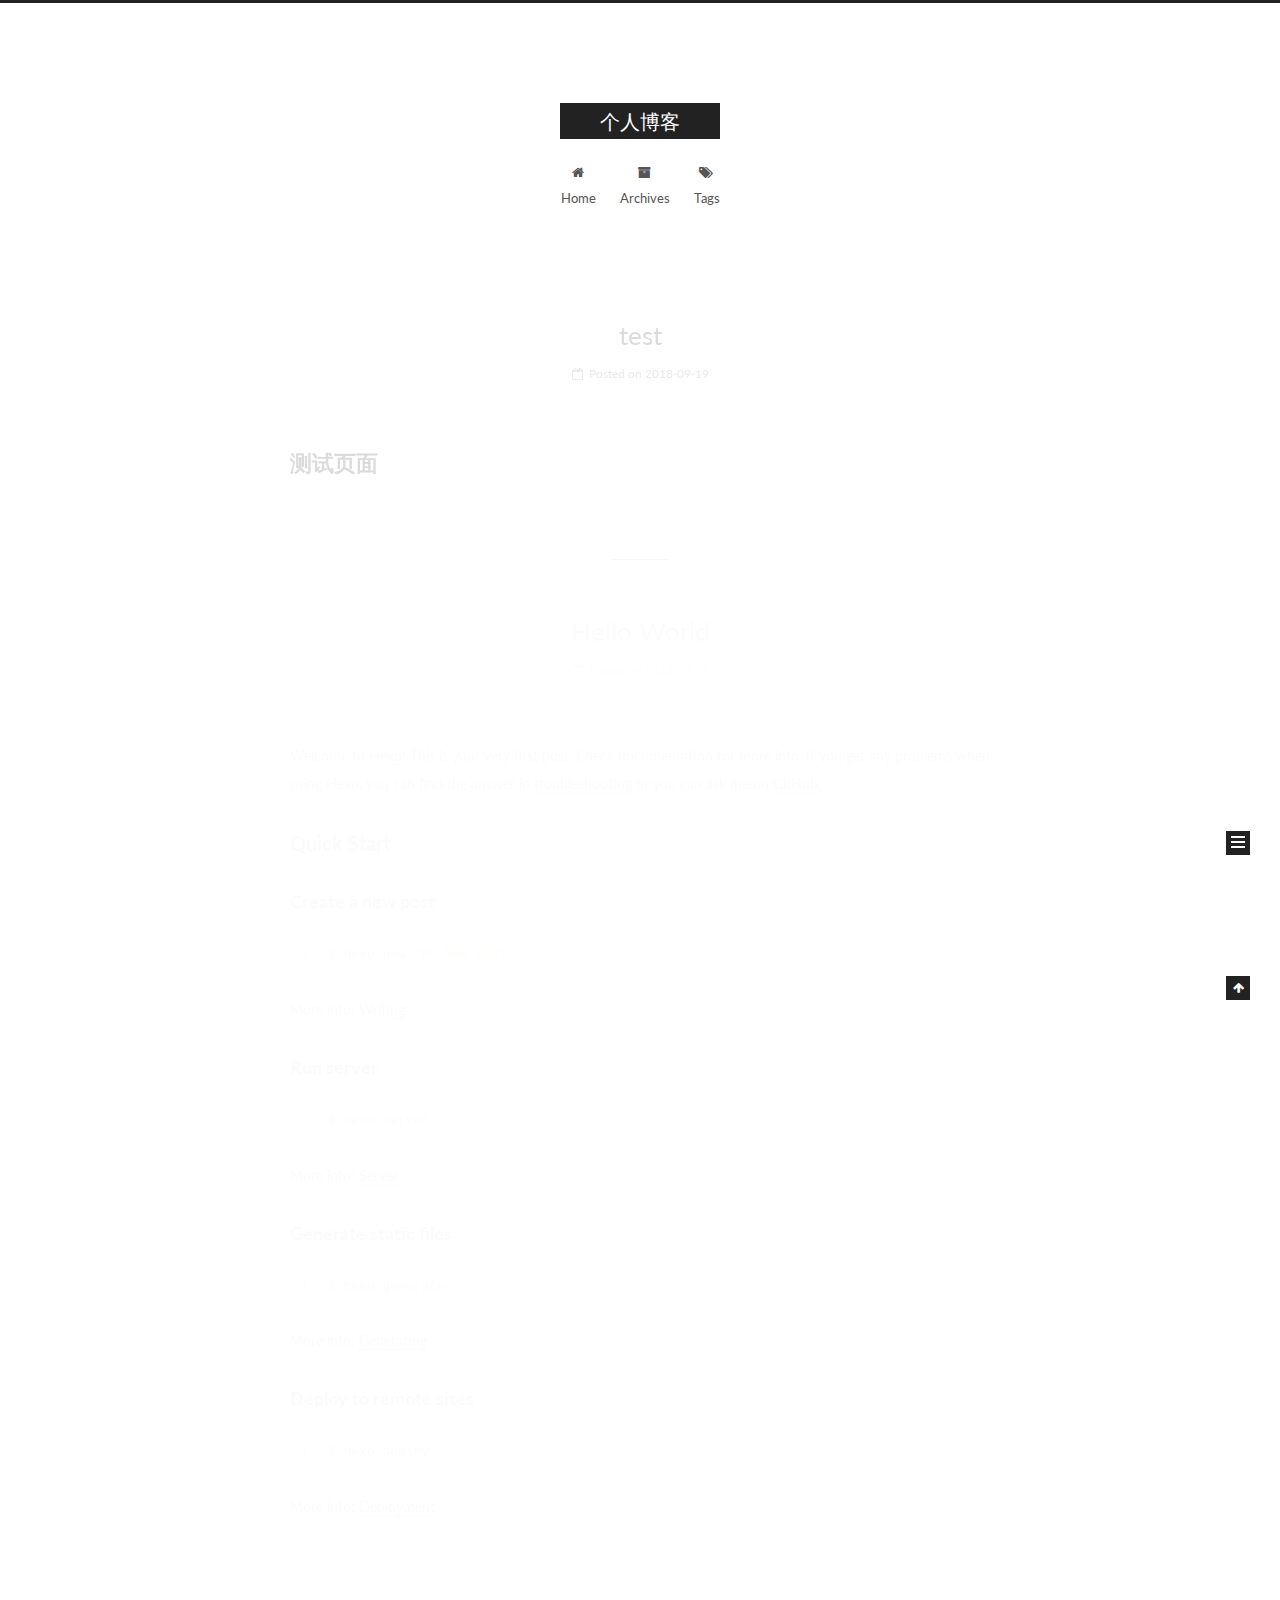
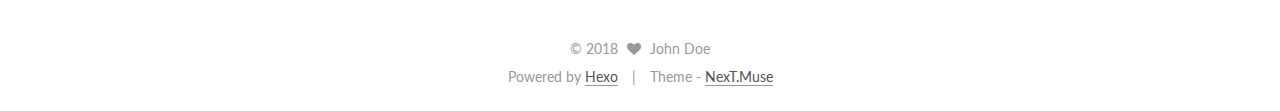
==== commit 396b0a18: "Site updated: 2018-09-19 16:46:23" ====
--- a/index.html
+++ b/index.html
@@ -95,12 +95,12 @@
 
 
 <meta property="og:type" content="website">
-<meta property="og:title" content="Hexo">
+<meta property="og:title" content="个人博客">
 <meta property="og:url" content="http://yoursite.com/index.html">
-<meta property="og:site_name" content="Hexo">
+<meta property="og:site_name" content="个人博客">
 <meta property="og:locale" content="default">
 <meta name="twitter:card" content="summary">
-<meta name="twitter:title" content="Hexo">
+<meta name="twitter:title" content="个人博客">
 
 
 
@@ -135,7 +135,7 @@
 
 
 
-  <title>Hexo</title>
+  <title>个人博客</title>
   
 
 
@@ -173,7 +173,7 @@
     <div class="custom-logo-site-title">
       <a href="/"  class="brand" rel="start">
         <span class="logo-line-before"><i></i></span>
-        <span class="site-title">Hexo</span>
+        <span class="site-title">个人博客</span>
         <span class="logo-line-after"><i></i></span>
       </a>
     </div>
@@ -269,7 +269,7 @@
     </span>
 
     <span hidden itemprop="publisher" itemscope itemtype="http://schema.org/Organization">
-      <meta itemprop="name" content="Hexo">
+      <meta itemprop="name" content="个人博客">
     </span>
 
     
@@ -388,7 +388,7 @@
     </span>
 
     <span hidden itemprop="publisher" itemscope itemtype="http://schema.org/Organization">
-      <meta itemprop="name" content="Hexo">
+      <meta itemprop="name" content="个人博客">
     </span>
 
     
--- a/css/main.css
+++ b/css/main.css
@@ -1807,7 +1807,7 @@
   width: 4px;
   height: 4px;
   border-radius: 50%;
-  background: #b587ff;
+  background: #37ff83;
 }
 .links-of-blogroll {
   font-size: 13px;
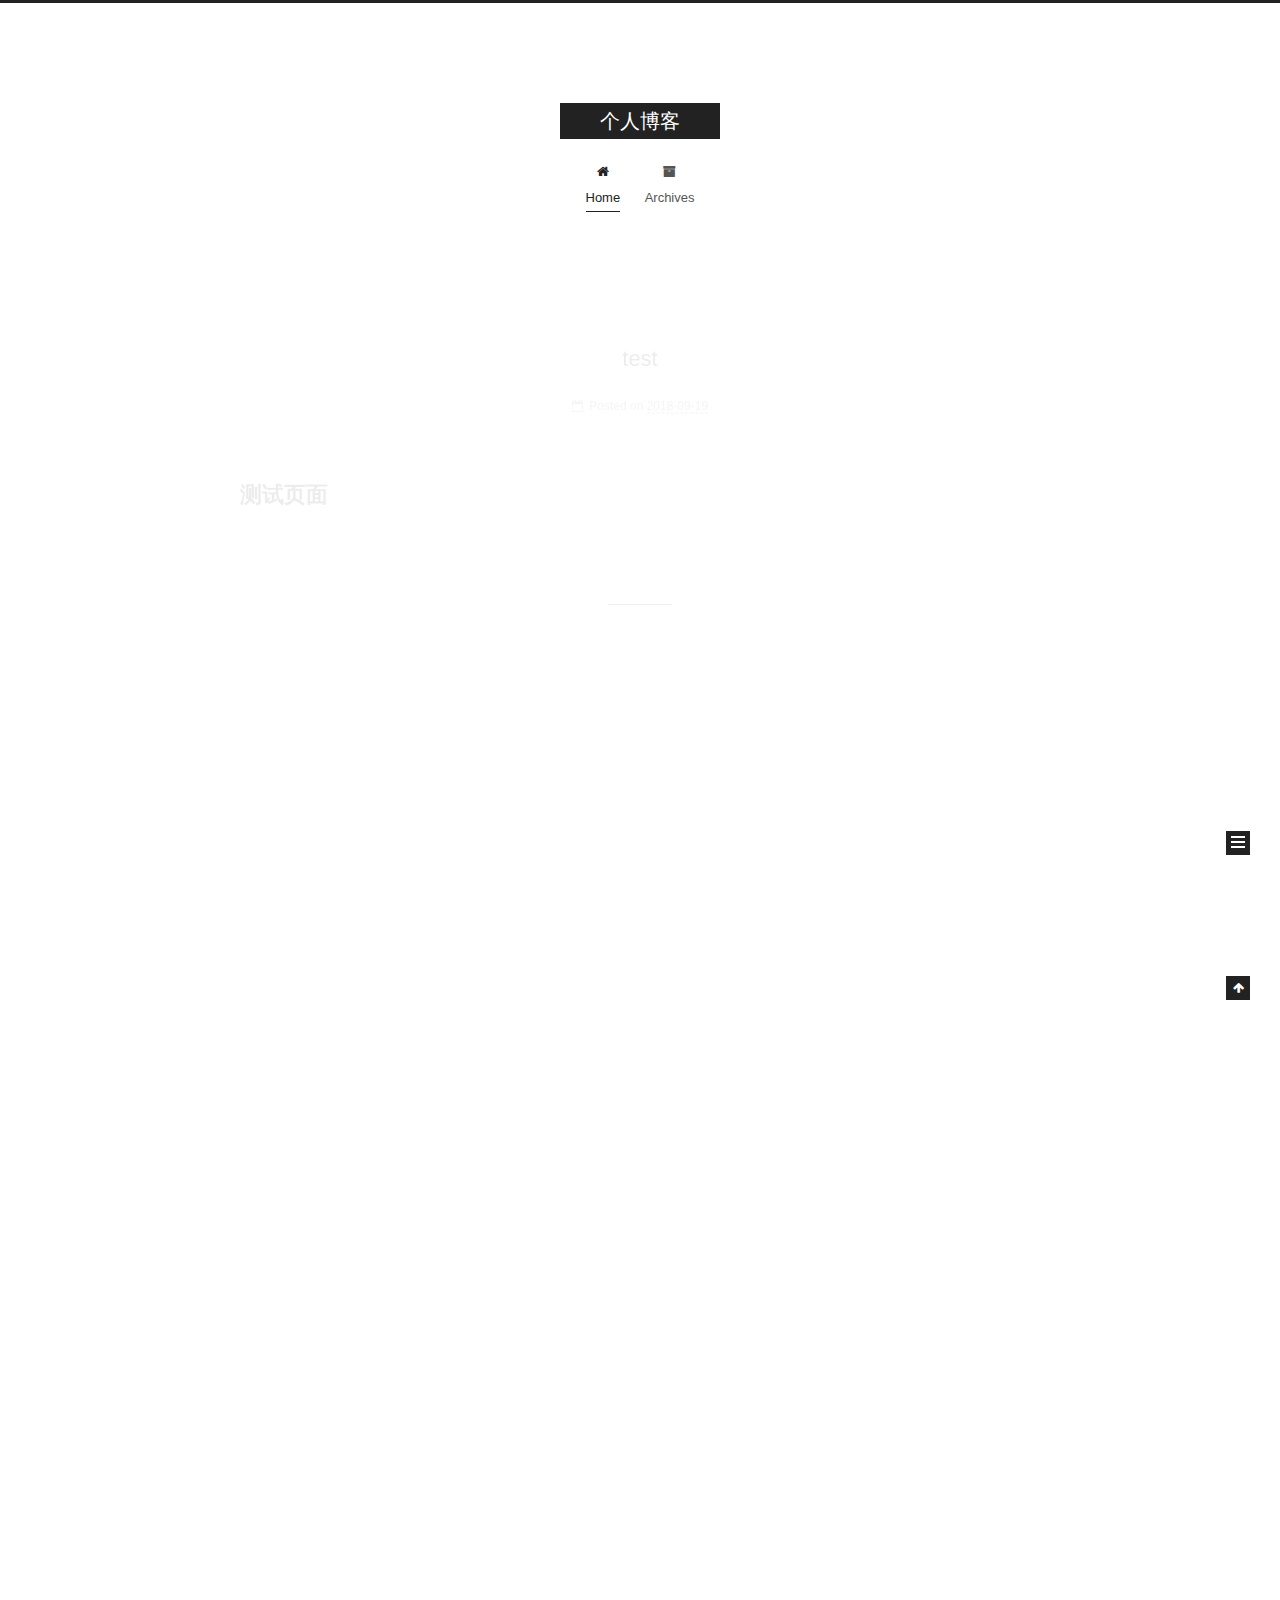
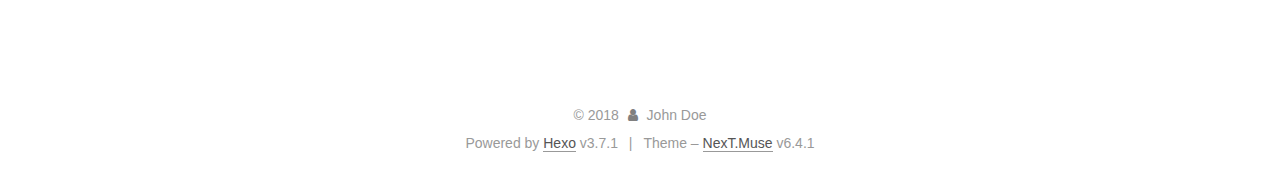
==== commit ce2eea81: "Site updated: 2018-09-20 09:14:09" ====
--- a/index.html
+++ b/index.html
@@ -1,4 +1,13 @@
 <!DOCTYPE html>
+
+
+
+
+
+
+
+
+
 
 
 
@@ -9,8 +18,11 @@
 <head>
   <meta charset="UTF-8"/>
 <meta http-equiv="X-UA-Compatible" content="IE=edge" />
-<meta name="viewport" content="width=device-width, initial-scale=1, maximum-scale=1"/>
+<meta name="viewport" content="width=device-width, initial-scale=1, maximum-scale=2"/>
 <meta name="theme-color" content="#222">
+
+
+
 
 
 
@@ -37,36 +49,7 @@
 
 
 
-  
-  
-  <link href="/lib/fancybox/source/jquery.fancybox.css?v=2.1.5" rel="stylesheet" type="text/css" />
-
-
-
-
-  
-  
-  
-  
-
-  
-    
-    
-  
-
-  
-
-  
-
-  
-
-  
-
-  
-    
-    
-    <link href="//fonts.googleapis.com/css?family=Lato:300,300italic,400,400italic,700,700italic&subset=latin,latin-ext" rel="stylesheet" type="text/css">
-  
+
 
 
 
@@ -75,32 +58,25 @@
 
 <link href="/lib/font-awesome/css/font-awesome.min.css?v=4.6.2" rel="stylesheet" type="text/css" />
 
-<link href="/css/main.css?v=5.1.2" rel="stylesheet" type="text/css" />
-
-
-  <meta name="keywords" content="Hexo, NexT" />
-
-
-
-
-
-
-
-
-  <link rel="shortcut icon" type="image/x-icon" href="/favicon.ico?v=5.1.2" />
-
-
-
-
-
-
-<meta property="og:type" content="website">
-<meta property="og:title" content="个人博客">
-<meta property="og:url" content="http://yoursite.com/index.html">
-<meta property="og:site_name" content="个人博客">
-<meta property="og:locale" content="default">
-<meta name="twitter:card" content="summary">
-<meta name="twitter:title" content="个人博客">
+<link href="/css/main.css?v=6.4.1" rel="stylesheet" type="text/css" />
+
+
+  <link rel="apple-touch-icon" sizes="180x180" href="/images/apple-touch-icon-next.png?v=6.4.1">
+
+
+  <link rel="icon" type="image/png" sizes="32x32" href="/images/favicon-32x32-next.png?v=6.4.1">
+
+
+  <link rel="icon" type="image/png" sizes="16x16" href="/images/favicon-16x16-next.png?v=6.4.1">
+
+
+  <link rel="mask-icon" href="/images/logo.svg?v=6.4.1" color="#222">
+
+
+
+
+
+
 
 
 
@@ -109,14 +85,13 @@
   var CONFIG = {
     root: '/',
     scheme: 'Muse',
-    sidebar: {"position":"left","display":"post","offset":12,"offset_float":12,"b2t":false,"scrollpercent":false,"onmobile":false},
-    fancybox: true,
+    version: '6.4.1',
+    sidebar: {"position":"left","display":"post","offset":12,"b2t":false,"scrollpercent":false,"onmobile":false},
+    fancybox: false,
+    fastclick: false,
+    lazyload: false,
     tabs: true,
-    motion: true,
-    duoshuo: {
-      userId: '0',
-      author: 'Author'
-    },
+    motion: {"enable":true,"async":false,"transition":{"post_block":"fadeIn","post_header":"slideDownIn","post_body":"slideDownIn","coll_header":"slideLeftIn","sidebar":"slideUpIn"}},
     algolia: {
       applicationID: '',
       apiKey: '',
@@ -128,12 +103,33 @@
 </script>
 
 
+  
+
+
+
+
+  <meta property="og:type" content="website">
+<meta property="og:title" content="个人博客">
+<meta property="og:url" content="http://yoursite.com/index.html">
+<meta property="og:site_name" content="个人博客">
+<meta property="og:locale" content="default">
+<meta name="twitter:card" content="summary">
+<meta name="twitter:title" content="个人博客">
+
+
+
+
+
 
   <link rel="canonical" href="http://yoursite.com/"/>
 
 
 
-
+<script type="text/javascript" id="page.configurations">
+  CONFIG.page = {
+    sidebar: "",
+  };
+</script>
 
   <title>个人博客</title>
   
@@ -146,10 +142,32 @@
 
 
 
-
-
-
-
+  <noscript>
+  <style type="text/css">
+    .use-motion .motion-element,
+    .use-motion .brand,
+    .use-motion .menu-item,
+    .sidebar-inner,
+    .use-motion .post-block,
+    .use-motion .pagination,
+    .use-motion .comments,
+    .use-motion .post-header,
+    .use-motion .post-body,
+    .use-motion .collection-title { opacity: initial; }
+
+    .use-motion .logo,
+    .use-motion .site-title,
+    .use-motion .site-subtitle {
+      opacity: initial;
+      top: initial;
+    }
+
+    .use-motion {
+      .logo-line-before i { left: initial; }
+      .logo-line-after i { right: initial; }
+    }
+  </style>
+</noscript>
 
 </head>
 
@@ -161,8 +179,7 @@
   
 
   <div class="container sidebar-position-left 
-   page-home 
- ">
+  page-home">
     <div class="headband"></div>
 
     <header id="header" class="header" itemscope itemtype="http://schema.org/WPHeader">
@@ -171,19 +188,17 @@
     
 
     <div class="custom-logo-site-title">
-      <a href="/"  class="brand" rel="start">
+      <a href="/" class="brand" rel="start">
         <span class="logo-line-before"><i></i></span>
         <span class="site-title">个人博客</span>
         <span class="logo-line-after"><i></i></span>
       </a>
     </div>
-      
-        <p class="site-subtitle"></p>
-      
+    
   </div>
 
   <div class="site-nav-toggle">
-    <button>
+    <button aria-label="Toggle navigation bar">
       <span class="btn-bar"></span>
       <span class="btn-bar"></span>
       <span class="btn-bar"></span>
@@ -191,58 +206,58 @@
   </div>
 </div>
 
+
+
 <nav class="site-nav">
   
-
-  
     <ul id="menu" class="menu">
       
         
-        <li class="menu-item menu-item-home">
-          <a href="/" rel="section">
-            
-              <i class="menu-item-icon fa fa-fw fa-home"></i> <br />
-            
-            Home
-          </a>
-        </li>
-      
-        
-        <li class="menu-item menu-item-archives">
-          <a href="/archives/" rel="section">
-            
-              <i class="menu-item-icon fa fa-fw fa-archive"></i> <br />
-            
-            Archives
-          </a>
-        </li>
-      
-        
-        <li class="menu-item menu-item-tags">
-          <a href="/tags/" rel="section">
-            
-              <i class="menu-item-icon fa fa-fw fa-tags"></i> <br />
-            
-            Tags
-          </a>
-        </li>
-      
-
+        
+        
+          
+          <li class="menu-item menu-item-home menu-item-active">
+    <a href="/" rel="section">
+      <i class="menu-item-icon fa fa-fw fa-home"></i> <br />Home</a>
+  </li>
+        
+        
+        
+          
+          <li class="menu-item menu-item-archives">
+    <a href="/archives/" rel="section">
+      <i class="menu-item-icon fa fa-fw fa-archive"></i> <br />Archives</a>
+  </li>
+
+      
       
     </ul>
   
 
   
+    
+
+  
+
+  
 </nav>
 
 
 
- </div>
+  
+
+
+
+</div>
     </header>
+
+    
+
 
     <main id="main" class="main">
       <div class="main-inner">
         <div class="content-wrap">
+          
           <div id="content" class="content">
             
   <section id="posts" class="posts-expand">
@@ -253,6 +268,8 @@
 
   
   
+  
+
   
 
   <article class="post post-type-normal" itemscope itemtype="http://schema.org/Article">
@@ -279,11 +296,21 @@
         
           <h1 class="post-title" itemprop="name headline">
                 
-                <a class="post-title-link" href="/2018/09/19/test/" itemprop="url">test</a></h1>
+                <a class="post-title-link" href="/2018/09/19/test/" itemprop="url">
+                  test
+                </a>
+              
+            
+          </h1>
         
 
         <div class="post-meta">
           <span class="post-time">
+
+            
+            
+            
+
             
               <span class="post-meta-item-icon">
                 <i class="fa fa-calendar-o"></i>
@@ -291,13 +318,18 @@
               
                 <span class="post-meta-item-text">Posted on</span>
               
-              <time title="Post created" itemprop="dateCreated datePublished" datetime="2018-09-19T15:43:44+08:00">
-                2018-09-19
-              </time>
-            
-
-            
-
+
+              
+                
+              
+
+              <time title="Created: 2018-09-19 15:43:44 / Modified: 15:44:34" itemprop="dateCreated datePublished" datetime="2018-09-19T15:43:44+08:00">2018-09-19</time>
+            
+
+            
+              
+
+              
             
           </span>
 
@@ -336,6 +368,9 @@
         
       
     </div>
+
+    
+
     
     
     
@@ -372,6 +407,8 @@
 
   
   
+  
+
   
 
   <article class="post post-type-normal" itemscope itemtype="http://schema.org/Article">
@@ -398,11 +435,21 @@
         
           <h1 class="post-title" itemprop="name headline">
                 
-                <a class="post-title-link" href="/2018/09/19/hello-world/" itemprop="url">Hello World</a></h1>
+                <a class="post-title-link" href="/2018/09/19/hello-world/" itemprop="url">
+                  Hello World
+                </a>
+              
+            
+          </h1>
         
 
         <div class="post-meta">
           <span class="post-time">
+
+            
+            
+            
+
             
               <span class="post-meta-item-icon">
                 <i class="fa fa-calendar-o"></i>
@@ -410,11 +457,12 @@
               
                 <span class="post-meta-item-text">Posted on</span>
               
-              <time title="Post created" itemprop="dateCreated datePublished" datetime="2018-09-19T15:41:38+08:00">
-                2018-09-19
-              </time>
-            
-
+
+              
+                
+              
+
+              <time title="Created: 2018-09-19 15:41:38" itemprop="dateCreated datePublished" datetime="2018-09-19T15:41:38+08:00">2018-09-19</time>
             
 
             
@@ -464,6 +512,9 @@
         
       
     </div>
+
+    
+
     
     
     
@@ -500,9 +551,6 @@
 
 
           </div>
-          
-
-
           
 
         </div>
@@ -525,48 +573,49 @@
 
       
 
-      <section class="site-overview sidebar-panel sidebar-panel-active">
-        <div class="site-author motion-element" itemprop="author" itemscope itemtype="http://schema.org/Person">
-          <img class="site-author-image" itemprop="image"
-               src="/images/avatar.gif"
-               alt="John Doe" />
-          <p class="site-author-name" itemprop="name">John Doe</p>
-           
+      <section class="site-overview-wrap sidebar-panel sidebar-panel-active">
+        <div class="site-overview">
+          <div class="site-author motion-element" itemprop="author" itemscope itemtype="http://schema.org/Person">
+            
+              <p class="site-author-name" itemprop="name">John Doe</p>
               <p class="site-description motion-element" itemprop="description"></p>
-          
+          </div>
+
+          
+            <nav class="site-state motion-element">
+              
+                <div class="site-state-item site-state-posts">
+                
+                  <a href="/archives/">
+                
+                    <span class="site-state-item-count">2</span>
+                    <span class="site-state-item-name">posts</span>
+                  </a>
+                </div>
+              
+
+              
+
+              
+            </nav>
+          
+
+          
+
+          
+
+          
+          
+
+          
+          
+
+          
+            
+          
+          
+
         </div>
-        <nav class="site-state motion-element">
-
-          
-            <div class="site-state-item site-state-posts">
-              <a href="/archives/">
-                <span class="site-state-item-count">2</span>
-                <span class="site-state-item-name">posts</span>
-              </a>
-            </div>
-          
-
-          
-
-          
-
-        </nav>
-
-        
-
-        <div class="links-of-author motion-element">
-          
-        </div>
-
-        
-        
-
-        
-        
-
-        
-
-
       </section>
 
       
@@ -583,30 +632,41 @@
 
     <footer id="footer" class="footer">
       <div class="footer-inner">
-        <div class="copyright" >
-  
-  &copy; 
-  <span itemprop="copyrightYear">2018</span>
-  <span class="with-love">
-    <i class="fa fa-heart"></i>
+        <div class="copyright">&copy; <span itemprop="copyrightYear">2018</span>
+  <span class="with-love" id="animate">
+    <i class="fa fa-user"></i>
   </span>
   <span class="author" itemprop="copyrightHolder">John Doe</span>
+
+  
+
+  
 </div>
 
 
-<div class="powered-by">
-  Powered by <a class="theme-link" href="https://hexo.io">Hexo</a>
-</div>
-
-<div class="theme-info">
-  Theme -
-  <a class="theme-link" href="https://github.com/iissnan/hexo-theme-next">
-    NexT.Muse
-  </a>
-</div>
-
-
-        
+
+
+  <div class="powered-by">Powered by <a class="theme-link" target="_blank" href="https://hexo.io">Hexo</a> v3.7.1</div>
+
+
+
+  <span class="post-meta-divider">|</span>
+
+
+
+  <div class="theme-info">Theme – <a class="theme-link" target="_blank" href="https://theme-next.org">NexT.Muse</a> v6.4.1</div>
+
+
+
+
+        
+
+
+
+
+
+
+
 
         
       </div>
@@ -619,6 +679,11 @@
       </div>
     
 
+    
+	
+    
+
+    
   </div>
 
   
@@ -637,96 +702,90 @@
 
 
 
-  
-
-
-
-
-
-
-
-
-
-
-
-
-  
-  <script type="text/javascript" src="/lib/jquery/index.js?v=2.1.3"></script>
-
-  
-  <script type="text/javascript" src="/lib/fastclick/lib/fastclick.min.js?v=1.0.6"></script>
-
-  
-  <script type="text/javascript" src="/lib/jquery_lazyload/jquery.lazyload.js?v=1.9.7"></script>
-
-  
-  <script type="text/javascript" src="/lib/velocity/velocity.min.js?v=1.2.1"></script>
-
-  
-  <script type="text/javascript" src="/lib/velocity/velocity.ui.min.js?v=1.2.1"></script>
-
-  
-  <script type="text/javascript" src="/lib/fancybox/source/jquery.fancybox.pack.js?v=2.1.5"></script>
-
-
-  
-
-
-  <script type="text/javascript" src="/js/src/utils.js?v=5.1.2"></script>
-
-  <script type="text/javascript" src="/js/src/motion.js?v=5.1.2"></script>
-
-
-
-  
-  
-
-  
-    <script type="text/javascript" src="/js/src/scrollspy.js?v=5.1.2"></script>
-<script type="text/javascript" src="/js/src/post-details.js?v=5.1.2"></script>
-
-  
-
-  
-
-
-  <script type="text/javascript" src="/js/src/bootstrap.js?v=5.1.2"></script>
-
-
-
-  
-
-
-  
-
-
-
-
-	
-
-
-
-
-
-  
-
-
-
-
-
-  
-
-
-
-
-
-
-  
-
-
-
-
-
+
+
+
+
+
+
+
+
+
+
+
+
+
+
+
+
+
+  
+  
+    <script type="text/javascript" src="/lib/jquery/index.js?v=2.1.3"></script>
+  
+
+  
+  
+    <script type="text/javascript" src="/lib/velocity/velocity.min.js?v=1.2.1"></script>
+  
+
+  
+  
+    <script type="text/javascript" src="/lib/velocity/velocity.ui.min.js?v=1.2.1"></script>
+  
+
+
+  
+
+
+  <script type="text/javascript" src="/js/src/utils.js?v=6.4.1"></script>
+
+  <script type="text/javascript" src="/js/src/motion.js?v=6.4.1"></script>
+
+
+
+  
+  
+
+  
+
+  
+
+
+  <script type="text/javascript" src="/js/src/bootstrap.js?v=6.4.1"></script>
+
+
+
+  
+
+
+
+  
+
+
+
+
+
+
+
+
+
+
+  
+
+
+
+
+
+  
+
+  
+
+  
+
+  
+
+  
   
 
   
--- a/css/main.css
+++ b/css/main.css
@@ -201,7 +201,7 @@
     padding-right: 0 !important;
   }
 }
-@media (min-width: 1600px) {
+@media (min-width: 1200px) {
   body {
     font-size: 16px;
   }
@@ -218,6 +218,7 @@
   line-height: 1.5;
   font-family: 'Lato', "PingFang SC", "Microsoft YaHei", sans-serif;
 }
+h1,
 h2,
 h3,
 h4,
@@ -279,6 +280,7 @@
 a {
   color: #555;
   text-decoration: none;
+  outline: none;
   border-bottom: 1px solid #999;
   word-wrap: break-word;
 }
@@ -318,6 +320,16 @@
 dd {
   margin: 0;
   padding: 0;
+}
+kbd {
+  border: 1px solid #ccc;
+  border-radius: 0.2em;
+  box-shadow: 0.1em 0.1em 0.2em rgba(0,0,0,0.1);
+  background-color: #f9f9f9;
+  font-family: inherit;
+  background-image: -webkit-linear-gradient(top, #eee, #fff, #eee);
+  padding: 0.1em 0.3em;
+  white-space: nowrap;
 }
 .text-left {
   text-align: left;
@@ -394,7 +406,6 @@
   border-spacing: 0;
   border: 1px solid #ddd;
   font-size: 14px;
-  table-layout: fixed;
   word-wrap: break-all;
 }
 table>tbody>tr:nth-of-type(odd) {
@@ -436,6 +447,11 @@
   padding: 100px 0 70px;
   width: 700px;
 }
+@media (min-width: 1200px) {
+  .container .header-inner {
+    width: 800px;
+  }
+}
 @media (min-width: 1600px) {
   .container .header-inner {
     width: 900px;
@@ -447,6 +463,11 @@
 .main-inner {
   margin: 0 auto;
   width: 700px;
+}
+@media (min-width: 1200px) {
+  .container .main-inner {
+    width: 800px;
+  }
 }
 @media (min-width: 1600px) {
   .container .main-inner {
@@ -465,6 +486,11 @@
   margin: 20px auto;
   width: 700px;
 }
+@media (min-width: 1200px) {
+  .container .footer-inner {
+    width: 800px;
+  }
+}
 @media (min-width: 1600px) {
   .container .footer-inner {
     width: 900px;
@@ -475,7 +501,7 @@
   overflow: auto;
   margin: 20px 0;
   padding: 0;
-  font-size: 13px;
+  font-size: 14px;
   color: #4d4d4c;
   background: #f7f7f7;
   line-height: 1.6;
@@ -490,7 +516,10 @@
   color: #555;
   background: #eee;
   border-radius: 3px;
-  font-size: 13px;
+  font-size: 14px;
+}
+pre {
+  padding: 10px;
 }
 pre code {
   padding: 0;
@@ -520,6 +549,10 @@
   color: #4d4d4c;
   line-height: 1em;
   margin-bottom: 1em;
+  margin: 0em;
+  padding: 0.5em;
+  background: #eee;
+  border-bottom: 1px solid #e9e9e9;
 }
 .highlight figcaption:before,
 .highlight figcaption:after {
@@ -630,18 +663,8 @@
 pre .javascript .function {
   color: #8959a8;
 }
-.full-image.full-image.full-image {
+.posts-expand .post-body img.full-image {
   border: none;
-  max-width: 100%;
-  width: auto;
-  margin: 20px auto;
-}
-@media (min-width: 992px) {
-  .full-image.full-image.full-image {
-    max-width: none;
-    width: 110%;
-    margin: 25px -5%;
-  }
 }
 .blockquote-center,
 .page-home .post-type-quote blockquote,
@@ -935,12 +958,19 @@
   transition-duration: 0.2s;
   transition-timing-function: ease-in-out;
   transition-delay: 0s;
-}
-.btn:hover,
-.post-button .btn:hover {
+  line-height: 2;
+}
+.btn:hover {
   border-color: #222;
   color: #222;
   background: #fff;
+}
+.btn +.btn {
+  margin: 0 0 8px 8px;
+}
+.btn .fa-fw {
+  width: 1.285714285714286em;
+  text-align: left;
 }
 .btn-bar {
   display: block;
@@ -966,8 +996,7 @@
   position: relative;
   top: -1px;
   margin: 0 10px;
-  padding: 0 10px;
-  line-height: 30px;
+  padding: 0 11px;
 }
 @media (max-width: 767px) {
   .page-number-basic,
@@ -1018,6 +1047,7 @@
     margin-bottom: 10px;
     border-top: 0;
     border-bottom: 1px solid #eee;
+    padding: 0 10px;
   }
   .pagination .prev:hover,
   .pagination .next:hover,
@@ -1214,7 +1244,7 @@
 }
 .post-body .image-caption,
 .post-body .figure .caption {
-  margin: 10px auto 15px;
+  margin: -20px auto 15px;
   text-align: center;
   font-size: 14px;
   color: #999;
@@ -1231,15 +1261,26 @@
   -o-transform: rotate(30deg);
   transform: rotate(30deg);
 }
+.use-motion .post-block,
+.use-motion .pagination,
+.use-motion .comments {
+  opacity: 0;
+}
+.use-motion .post-header {
+  opacity: 0;
+}
+.use-motion .post-body {
+  opacity: 0;
+}
+.use-motion .collection-title {
+  opacity: 0;
+}
 .posts-expand {
   padding-top: 40px;
 }
 @media (max-width: 767px) {
   .posts-expand {
     margin: 0 20px;
-  }
-  .post-body pre {
-    padding: 10px;
   }
   .post-body pre .gutter pre {
     padding-right: 10px;
@@ -1299,8 +1340,11 @@
   padding: 3px;
   border: 1px solid #ddd;
 }
-.posts-expand .fancybox img {
-  margin: 0 auto;
+.posts-expand .post-body .fancybox img {
+  margin: 0 auto 25px;
+}
+.posts-expand .post-body img {
+  margin: 0 auto 25px;
 }
 @media (max-width: 767px) {
   .posts-collapse {
@@ -1421,15 +1465,9 @@
   display: none;
 }
 .posts-expand .post-title {
-  font-size: 26px;
   text-align: center;
   word-break: break-word;
   font-weight: 400;
-}
-@media (max-width: 767px) {
-  .posts-expand .post-title {
-    font-size: 22px;
-  }
 }
 .posts-expand .post-title-link {
   display: inline-block;
@@ -1487,8 +1525,9 @@
   font-size: 14px;
   margin-top: 2px;
 }
-.post-wordcount {
-  display: inline-block;
+.posts-expand .post-meta time {
+  border-bottom: 1px dashed #999;
+  cursor: help;
 }
 .post-meta-divider {
   margin: 0 0.5em;
@@ -1516,25 +1555,8 @@
     display: none;
   }
 }
-@media (max-width: 767px) {
-  .posts-expand .post-comments-count {
-    display: none;
-  }
-}
 .post-button {
-  margin-top: 50px;
-}
-.post-button .btn {
-  color: #fff;
-  font-size: 14px;
-  background: #222;
-  border-radius: 0;
-  line-height: 2;
-  margin: 0 4px 8px 4px;
-}
-.post-button .fa-fw {
-  width: 1.285714285714286em;
-  text-align: left;
+  margin-top: 40px;
 }
 .posts-expand .post-tags {
   margin-top: 40px;
@@ -1658,11 +1680,13 @@
   background: #222;
   -webkit-transform: translateZ(0);
 }
-.sidebar a {
+.sidebar a,
+.sidebar .exturl {
   color: #999;
   border-bottom-color: #555;
 }
-.sidebar a:hover {
+.sidebar a:hover,
+.sidebar .exturl:hover {
   color: #eee;
 }
 @media (min-width: 768px) and (max-width: 991px) {
@@ -1680,6 +1704,13 @@
   padding: 20px 10px;
   color: #999;
   text-align: center;
+}
+.site-overview-wrap {
+  overflow: hidden;
+}
+.site-overview {
+  overflow-y: auto;
+  overflow-x: hidden;
 }
 .sidebar-toggle {
   position: fixed;
@@ -1723,6 +1754,7 @@
   max-width: 96px;
   height: auto;
   border: 2px solid #333;
+  opacity: 1;
 }
 .site-author-name {
   margin: 5px 0 0;
@@ -1787,11 +1819,9 @@
 }
 .links-of-author {
   margin-top: 20px;
-  display: flex;
-  flex-wrap: wrap;
-  justify-content: center;
-}
-.links-of-author a {
+}
+.links-of-author a,
+.links-of-author .exturl {
   display: inline-block;
   vertical-align: middle;
   margin-right: 10px;
@@ -1799,7 +1829,8 @@
   border-bottom-color: #555;
   font-size: 13px;
 }
-.links-of-author a:before {
+.links-of-author a:before,
+.links-of-author .exturl:before {
   display: inline-block;
   vertical-align: middle;
   margin-right: 3px;
@@ -1807,7 +1838,7 @@
   width: 4px;
   height: 4px;
   border-radius: 50%;
-  background: #37ff83;
+  background: #40ed6e;
 }
 .links-of-blogroll {
   font-size: 13px;
@@ -1824,6 +1855,14 @@
 }
 .links-of-blogroll-item {
   padding: 2px 10px;
+}
+.links-of-blogroll-item a {
+  max-width: 280px;
+  box-sizing: border-box;
+  display: inline-block;
+  overflow: hidden;
+  white-space: nowrap;
+  text-overflow: ellipsis;
 }
 .sidebar-nav {
   margin: 0 0 20px;
@@ -1931,17 +1970,11 @@
 .with-love {
   display: inline-block;
   margin: 0 5px;
+  color: #808080;
 }
 .powered-by,
 .theme-info {
   display: inline-block;
-}
-.powered-by {
-  margin-right: 10px;
-}
-.powered-by::after {
-  content: "|";
-  padding-left: 10px;
 }
 .cc-license {
   margin-top: 10px;
@@ -1957,265 +1990,128 @@
 .cc-license img {
   display: inline-block;
 }
-.theme-next #ds-thread #ds-reset {
-  color: #555;
-}
-.theme-next #ds-thread #ds-reset .ds-replybox {
-  margin-bottom: 30px;
-}
-.theme-next #ds-thread #ds-reset .ds-replybox .ds-avatar,
-.theme-next #ds-reset .ds-avatar img {
-  box-shadow: none;
-}
-.theme-next #ds-thread #ds-reset .ds-textarea-wrapper {
-  border-color: #c7d4e1;
-  background: none;
-  border-top-right-radius: 3px;
-  border-top-left-radius: 3px;
-}
-.theme-next #ds-thread #ds-reset .ds-textarea-wrapper textarea {
-  height: 60px;
-}
-.theme-next #ds-reset .ds-rounded-top {
-  border-radius: 0;
-}
-.theme-next #ds-thread #ds-reset .ds-post-toolbar {
-  box-sizing: border-box;
-  border: 1px solid #c7d4e1;
-  background: #f6f8fa;
-}
-.theme-next #ds-thread #ds-reset .ds-post-options {
-  height: 40px;
-  border: none;
-  background: none;
-}
-.theme-next #ds-thread #ds-reset .ds-toolbar-buttons {
-  top: 11px;
-}
-.theme-next #ds-thread #ds-reset .ds-sync {
-  top: 5px;
-}
-.theme-next #ds-thread #ds-reset .ds-post-button {
-  top: 4px;
-  right: 5px;
-  width: 90px;
-  height: 30px;
-  border: 1px solid #c5ced7;
-  border-radius: 3px;
-  background-image: linear-gradient(#fbfbfc, #f5f7f9);
-  color: #60676d;
-}
-.theme-next #ds-thread #ds-reset .ds-post-button:hover {
-  background-position: 0 -30px;
-  color: #60676d;
-}
-.theme-next #ds-thread #ds-reset .ds-comments-info {
-  padding: 10px 0;
-}
-.theme-next #ds-thread #ds-reset .ds-sort {
-  display: none;
-}
-.theme-next #ds-thread #ds-reset li.ds-tab a.ds-current {
-  border: none;
-  background: #f6f8fa;
-  color: #60676d;
-}
-.theme-next #ds-thread #ds-reset li.ds-tab a.ds-current:hover {
-  background-color: #e9f0f7;
-  color: #60676d;
-}
-.theme-next #ds-thread #ds-reset li.ds-tab a {
-  border-radius: 2px;
-  padding: 5px;
-}
-.theme-next #ds-thread #ds-reset .ds-login-buttons p {
-  color: #999;
-  line-height: 36px;
-}
-.theme-next #ds-thread #ds-reset .ds-login-buttons .ds-service-list li {
-  height: 28px;
-}
-.theme-next #ds-thread #ds-reset .ds-service-list a {
-  background: none;
-  padding: 5px;
-  border: 1px solid;
-  border-radius: 3px;
-  text-align: center;
-}
-.theme-next #ds-thread #ds-reset .ds-service-list a:hover {
-  color: #fff;
-  background: #666;
-}
-.theme-next #ds-thread #ds-reset .ds-service-list .ds-weibo {
-  color: #fc9b00;
-  border-color: #fc9b00;
-}
-.theme-next #ds-thread #ds-reset .ds-service-list .ds-weibo:hover {
-  background: #fc9b00;
-}
-.theme-next #ds-thread #ds-reset .ds-service-list .ds-qq {
-  color: #60a3ec;
-  border-color: #60a3ec;
-}
-.theme-next #ds-thread #ds-reset .ds-service-list .ds-qq:hover {
-  background: #60a3ec;
-}
-.theme-next #ds-thread #ds-reset .ds-service-list .ds-renren {
-  color: #2e7ac4;
-  border-color: #2e7ac4;
-}
-.theme-next #ds-thread #ds-reset .ds-service-list .ds-renren:hover {
-  background: #2e7ac4;
-}
-.theme-next #ds-thread #ds-reset .ds-service-list .ds-douban {
-  color: #37994c;
-  border-color: #37994c;
-}
-.theme-next #ds-thread #ds-reset .ds-service-list .ds-douban:hover {
-  background: #37994c;
-}
-.theme-next #ds-thread #ds-reset .ds-service-list .ds-kaixin {
-  color: #fef20d;
-  border-color: #fef20d;
-}
-.theme-next #ds-thread #ds-reset .ds-service-list .ds-kaixin:hover {
-  background: #fef20d;
-}
-.theme-next #ds-thread #ds-reset .ds-service-list .ds-netease {
-  color: #f00;
-  border-color: #f00;
-}
-.theme-next #ds-thread #ds-reset .ds-service-list .ds-netease:hover {
-  background: #f00;
-}
-.theme-next #ds-thread #ds-reset .ds-service-list .ds-sohu {
-  color: #ffcb05;
-  border-color: #ffcb05;
-}
-.theme-next #ds-thread #ds-reset .ds-service-list .ds-sohu:hover {
-  background: #ffcb05;
-}
-.theme-next #ds-thread #ds-reset .ds-service-list .ds-baidu {
-  color: #2831e0;
-  border-color: #2831e0;
-}
-.theme-next #ds-thread #ds-reset .ds-service-list .ds-baidu:hover {
-  background: #2831e0;
-}
-.theme-next #ds-thread #ds-reset .ds-service-list .ds-google {
-  color: #166bec;
-  border-color: #166bec;
-}
-.theme-next #ds-thread #ds-reset .ds-service-list .ds-google:hover {
-  background: #166bec;
-}
-.theme-next #ds-thread #ds-reset .ds-service-list .ds-weixin {
-  color: #00ce0d;
-  border-color: #00ce0d;
-}
-.theme-next #ds-thread #ds-reset .ds-service-list .ds-weixin:hover {
-  background: #00ce0d;
-}
-.theme-next #ds-thread #ds-reset .ds-service-list .ds-more-services {
-  border: none;
-}
-.theme-next #ds-thread #ds-reset .ds-service-list .ds-more-services:hover {
-  background: none;
-}
-.theme-next #ds-reset .duoshuo-ua-admin {
-  display: inline-block;
-  color: #f00;
-}
-.theme-next #ds-reset .duoshuo-ua-platform,
-.theme-next #ds-reset .duoshuo-ua-browser {
-  color: #ccc;
-}
-.theme-next #ds-reset .duoshuo-ua-platform .fa,
-.theme-next #ds-reset .duoshuo-ua-browser .fa {
-  display: inline-block;
-  margin-right: 3px;
-}
-.theme-next #ds-reset .duoshuo-ua-separator {
-  display: inline-block;
-  margin-left: 5px;
-}
-.theme-next .this_ua {
-  background-color: #ccc !important;
-  border-radius: 4px;
-  padding: 0 5px !important;
-  margin: 1px 1px !important;
-  border: 1px solid #bbb !important;
-  color: #fff;
-  display: inline-block !important;
-}
-.theme-next .this_ua.admin {
-  background-color: #d9534f !important;
-  border-color: #d9534f !important;
-}
-.theme-next .this_ua.platform.iOS,
-.theme-next .this_ua.platform.Mac,
-.theme-next .this_ua.platform.Windows {
-  background-color: #39b3d7 !important;
-  border-color: #46b8da !important;
-}
-.theme-next .this_ua.platform.Linux {
-  background-color: #3a3a3a !important;
-  border-color: #1f1f1f !important;
-}
-.theme-next .this_ua.platform.Android {
-  background-color: #00c47d !important;
-  border-color: #01b171 !important;
-}
-.theme-next .this_ua.browser.Mobile,
-.theme-next .this_ua.browser.Chrome {
-  background-color: #5cb85c !important;
-  border-color: #4cae4c !important;
-}
-.theme-next .this_ua.browser.Firefox {
-  background-color: #f0ad4e !important;
-  border-color: #eea236 !important;
-}
-.theme-next .this_ua.browser.Maxthon,
-.theme-next .this_ua.browser.IE {
-  background-color: #428bca !important;
-  border-color: #357ebd !important;
-}
-.theme-next .this_ua.browser.baidu,
-.theme-next .this_ua.browser.UCBrowser,
-.theme-next .this_ua.browser.Opera {
-  background-color: #d9534f !important;
-  border-color: #d43f3a !important;
-}
-.theme-next .this_ua.browser.Android,
-.theme-next .this_ua.browser.QQBrowser {
-  background-color: #78ace9 !important;
-  border-color: #4cae4c !important;
-}
-.post-spread {
-  margin-top: 20px;
-  text-align: center;
-}
-.jiathis_style {
-  display: inline-block;
-}
-.jiathis_style a {
-  border: none;
+@-moz-keyframes iconAnimate {
+  0%, 100% {
+    -webkit-transform: scale(1);
+    -moz-transform: scale(1);
+    -ms-transform: scale(1);
+    -o-transform: scale(1);
+    transform: scale(1);
+  }
+  10%, 30% {
+    -webkit-transform: scale(0.9);
+    -moz-transform: scale(0.9);
+    -ms-transform: scale(0.9);
+    -o-transform: scale(0.9);
+    transform: scale(0.9);
+  }
+  20%, 40%, 60%, 80% {
+    -webkit-transform: scale(1.1);
+    -moz-transform: scale(1.1);
+    -ms-transform: scale(1.1);
+    -o-transform: scale(1.1);
+    transform: scale(1.1);
+  }
+  50%, 70% {
+    -webkit-transform: scale(1.1);
+    -moz-transform: scale(1.1);
+    -ms-transform: scale(1.1);
+    -o-transform: scale(1.1);
+    transform: scale(1.1);
+  }
+}
+@-webkit-keyframes iconAnimate {
+  0%, 100% {
+    -webkit-transform: scale(1);
+    -moz-transform: scale(1);
+    -ms-transform: scale(1);
+    -o-transform: scale(1);
+    transform: scale(1);
+  }
+  10%, 30% {
+    -webkit-transform: scale(0.9);
+    -moz-transform: scale(0.9);
+    -ms-transform: scale(0.9);
+    -o-transform: scale(0.9);
+    transform: scale(0.9);
+  }
+  20%, 40%, 60%, 80% {
+    -webkit-transform: scale(1.1);
+    -moz-transform: scale(1.1);
+    -ms-transform: scale(1.1);
+    -o-transform: scale(1.1);
+    transform: scale(1.1);
+  }
+  50%, 70% {
+    -webkit-transform: scale(1.1);
+    -moz-transform: scale(1.1);
+    -ms-transform: scale(1.1);
+    -o-transform: scale(1.1);
+    transform: scale(1.1);
+  }
+}
+@-o-keyframes iconAnimate {
+  0%, 100% {
+    -webkit-transform: scale(1);
+    -moz-transform: scale(1);
+    -ms-transform: scale(1);
+    -o-transform: scale(1);
+    transform: scale(1);
+  }
+  10%, 30% {
+    -webkit-transform: scale(0.9);
+    -moz-transform: scale(0.9);
+    -ms-transform: scale(0.9);
+    -o-transform: scale(0.9);
+    transform: scale(0.9);
+  }
+  20%, 40%, 60%, 80% {
+    -webkit-transform: scale(1.1);
+    -moz-transform: scale(1.1);
+    -ms-transform: scale(1.1);
+    -o-transform: scale(1.1);
+    transform: scale(1.1);
+  }
+  50%, 70% {
+    -webkit-transform: scale(1.1);
+    -moz-transform: scale(1.1);
+    -ms-transform: scale(1.1);
+    -o-transform: scale(1.1);
+    transform: scale(1.1);
+  }
+}
+@keyframes iconAnimate {
+  0%, 100% {
+    -webkit-transform: scale(1);
+    -moz-transform: scale(1);
+    -ms-transform: scale(1);
+    -o-transform: scale(1);
+    transform: scale(1);
+  }
+  10%, 30% {
+    -webkit-transform: scale(0.9);
+    -moz-transform: scale(0.9);
+    -ms-transform: scale(0.9);
+    -o-transform: scale(0.9);
+    transform: scale(0.9);
+  }
+  20%, 40%, 60%, 80% {
+    -webkit-transform: scale(1.1);
+    -moz-transform: scale(1.1);
+    -ms-transform: scale(1.1);
+    -o-transform: scale(1.1);
+    transform: scale(1.1);
+  }
+  50%, 70% {
+    -webkit-transform: scale(1.1);
+    -moz-transform: scale(1.1);
+    -ms-transform: scale(1.1);
+    -o-transform: scale(1.1);
+    transform: scale(1.1);
+  }
 }
 .fa {
   font-family: FontAwesome !important;
-}
-.post-spread {
-  margin-top: 20px;
-  text-align: center;
-}
-.bdshare-slide-button-box a {
-  border: none;
-}
-.bdsharebuttonbox {
-  display: inline-block;
-}
-.bdsharebuttonbox a {
-  border: none;
 }
 .local-search-pop-overlay {
   position: fixed;
@@ -2338,16 +2234,6 @@
 .page-pv .busuanzi-value {
   margin: 0 5px;
 }
-.site-uv {
-  margin-right: 10px;
-}
-.site-uv::after {
-  content: "|";
-  padding-left: 10px;
-}
-.use-motion .post {
-  opacity: 0;
-}
 .page-archive .archive-page-counter {
   position: relative;
   top: 3px;
@@ -2571,6 +2457,24 @@
 .page-post-detail .comments {
   overflow: hidden;
 }
+ul.breadcrumb {
+  list-style: none;
+  margin: 1em 0;
+  padding: 0 2em;
+  text-align: center;
+  font-size: 12px;
+}
+ul.breadcrumb li {
+  display: inline;
+}
+ul.breadcrumb li+li:before {
+  padding: 0.5em;
+  font-weight: normal;
+  content: "/\00a0";
+}
+ul.breadcrumb li+li:last-child {
+  font-weight: bold;
+}
 @media (max-width: 767px) {
   .header-inner,
   .container .main-inner,
@@ -2612,7 +2516,7 @@
     padding: 0;
     background: #fff;
     border-bottom: 1px solid #ddd;
-    z-index: 1;
+    z-index: 1030;
   }
 }
 @media (max-width: 767px) {
@@ -2627,6 +2531,22 @@
     vertical-align: top;
   }
 }
+.menu .menu-item .badge {
+  display: inline-block;
+  padding: 1px 4px;
+  margin-left: 5px;
+  font-weight: 700;
+  line-height: 1;
+  text-align: center;
+  white-space: nowrap;
+  background-color: #eee;
+}
+@media (max-width: 767px) {
+  .menu .menu-item .badge {
+    float: right;
+    margin: 0.35em 0 0 0;
+  }
+}
 @media (max-width: 767px) {
   .menu .menu-item br {
     display: none;
@@ -2635,11 +2555,21 @@
 @media (max-width: 767px) {
   .menu .menu-item a {
     padding: 5px 10px;
+    border-bottom-color: #fff !important;
   }
 }
 .menu .menu-item .fa {
   margin-right: 0;
 }
+.menu-item-active a {
+  border-bottom-color: #222 !important;
+  color: #222;
+}
+@media (max-width: 767px) {
+  .menu-item-active a {
+    border-bottom-color: #fff !important;
+  }
+}
 .site-search form {
   display: none;
 }
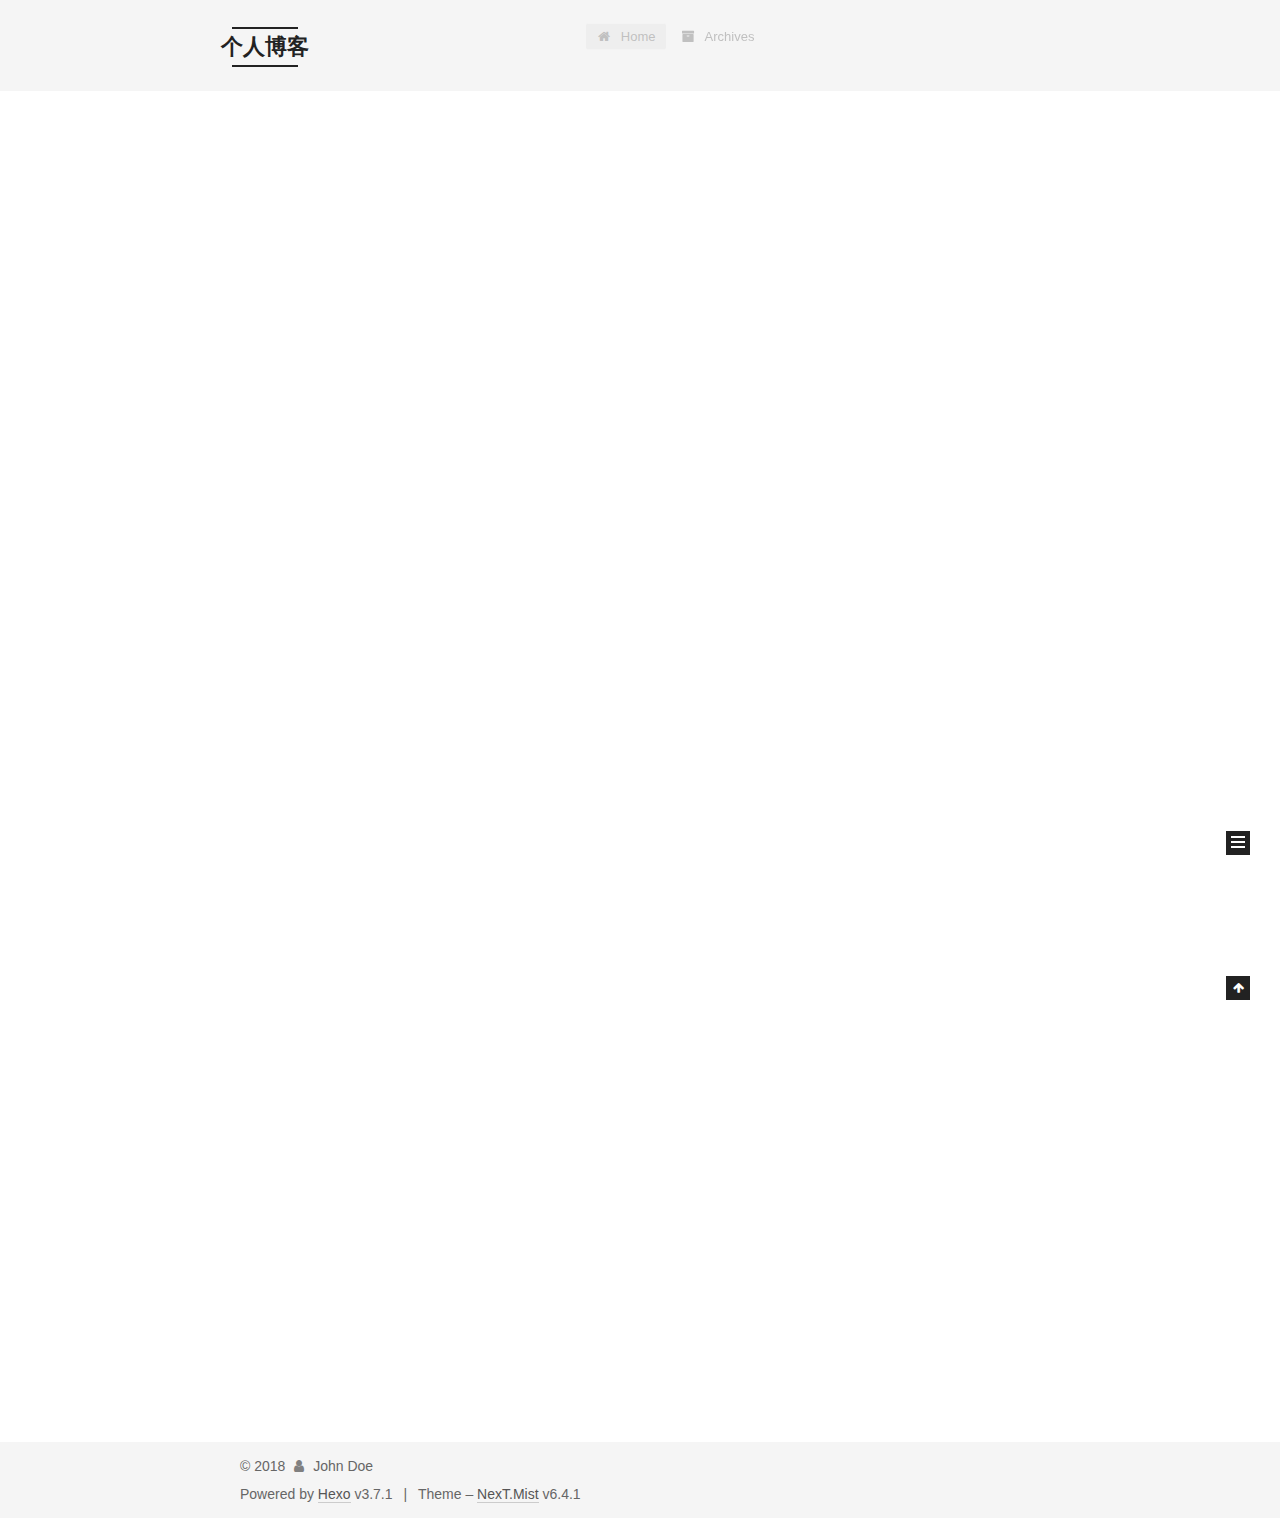
==== commit 5b23b649: "Site updated: 2018-09-20 09:43:14" ====
--- a/index.html
+++ b/index.html
@@ -14,7 +14,7 @@
   
 
 
-<html class="theme-next muse use-motion" lang="">
+<html class="theme-next mist use-motion" lang="">
 <head>
   <meta charset="UTF-8"/>
 <meta http-equiv="X-UA-Compatible" content="IE=edge" />
@@ -84,7 +84,7 @@
   var NexT = window.NexT || {};
   var CONFIG = {
     root: '/',
-    scheme: 'Muse',
+    scheme: 'Mist',
     version: '6.4.1',
     sidebar: {"position":"left","display":"post","offset":12,"b2t":false,"scrollpercent":false,"onmobile":false},
     fancybox: false,
@@ -654,7 +654,7 @@
 
 
 
-  <div class="theme-info">Theme – <a class="theme-link" target="_blank" href="https://theme-next.org">NexT.Muse</a> v6.4.1</div>
+  <div class="theme-info">Theme – <a class="theme-link" target="_blank" href="https://theme-next.org">NexT.Mist</a> v6.4.1</div>
 
 
 
--- a/css/main.css
+++ b/css/main.css
@@ -227,51 +227,51 @@
   margin: 20px 0 15px;
 }
 h1 {
+  font-size: 24px;
+}
+@media (max-width: 767px) {
+  h1 {
+    font-size: 20px;
+  }
+}
+h2 {
   font-size: 22px;
 }
 @media (max-width: 767px) {
-  h1 {
+  h2 {
     font-size: 18px;
   }
 }
-h2 {
+h3 {
   font-size: 20px;
 }
 @media (max-width: 767px) {
-  h2 {
+  h3 {
     font-size: 16px;
   }
 }
-h3 {
+h4 {
   font-size: 18px;
 }
 @media (max-width: 767px) {
-  h3 {
+  h4 {
     font-size: 14px;
   }
 }
-h4 {
+h5 {
   font-size: 16px;
 }
 @media (max-width: 767px) {
-  h4 {
+  h5 {
     font-size: 12px;
   }
 }
-h5 {
+h6 {
   font-size: 14px;
 }
 @media (max-width: 767px) {
-  h5 {
+  h6 {
     font-size: 10px;
-  }
-}
-h6 {
-  font-size: 12px;
-}
-@media (max-width: 767px) {
-  h6 {
-    font-size: 8px;
   }
 }
 p {
@@ -949,8 +949,8 @@
   display: inline-block;
   padding: 0 20px;
   font-size: 14px;
-  color: #fff;
-  background: #222;
+  color: #555;
+  background: transparent;
   border: 2px solid #222;
   text-decoration: none;
   border-radius: 0;
@@ -1110,7 +1110,7 @@
 }
 .site-meta {
   margin: 0;
-  text-align: center;
+  text-align: left;
 }
 @media (max-width: 767px) {
   .site-meta {
@@ -1121,12 +1121,12 @@
   position: relative;
   display: inline-block;
   padding: 0 40px;
-  color: #fff;
+  color: #222;
   background: #222;
   border-bottom: none;
 }
 .brand:hover {
-  color: #fff;
+  color: #222;
 }
 .logo {
   display: inline-block;
@@ -1218,7 +1218,8 @@
   transition-timing-function: ease-in-out;
   transition-delay: 0s;
 }
-.menu .menu-item a:hover {
+.menu .menu-item a:hover,
+.menu-item-active a {
   border-bottom-color: #222;
 }
 .menu .menu-item .fa {
@@ -1360,7 +1361,7 @@
 .posts-collapse {
   position: relative;
   z-index: 1010;
-  margin-left: 55px;
+  margin-left: 0;
 }
 .posts-collapse::after {
   content: " ";
@@ -1838,7 +1839,7 @@
   width: 4px;
   height: 4px;
   border-radius: 50%;
-  background: #40ed6e;
+  background: #34ffff;
 }
 .links-of-blogroll {
   font-size: 13px;
@@ -2475,60 +2476,125 @@
 ul.breadcrumb li+li:last-child {
   font-weight: bold;
 }
-@media (max-width: 767px) {
-  .header-inner,
-  .container .main-inner,
-  .footer-inner {
+a {
+  border-bottom-color: #ccc;
+}
+hr {
+  margin: 20px 0;
+  height: 2px;
+}
+.main-inner {
+  margin-top: 80px;
+}
+.header {
+  background: #f5f5f5;
+}
+.header-inner {
+  padding: 25px 0 20px;
+}
+.header-inner:before,
+.header-inner:after {
+  content: " ";
+  display: table;
+}
+.header-inner:after {
+  clear: both;
+}
+@media (max-width: 767px) {
+  .header-inner {
     width: auto;
-  }
-}
-embed {
+    margin-bottom: 50px;
+    padding: 10px;
+  }
+}
+.site-meta {
+  float: left;
+  margin-left: -20px;
+  line-height: normal;
+}
+@media (max-width: 767px) {
+  .site-meta {
+    margin-left: 10px;
+  }
+}
+.site-meta .brand {
+  padding: 2px 1px;
+  background: none;
+}
+@media (max-width: 767px) {
+  .site-meta .brand {
+    display: block;
+  }
+}
+.site-meta .logo {
+  display: none;
+}
+.site-meta .site-title {
+  font-size: 22px;
+  font-weight: bolder;
+}
+@media (max-width: 767px) {
+  .site-meta .site-title {
+    line-height: 34px;
+  }
+}
+.logo-line-before,
+.logo-line-after {
   display: block;
-  margin: 0px auto 25px auto;
-}
-.custom-logo .site-meta-headline {
-  text-align: center;
-}
-.custom-logo .brand {
-  background: none;
-}
-.custom-logo .site-title {
-  margin: 10px auto 0;
-  font-size: 24px;
-  color: #222;
-}
-.custom-logo .site-title a {
-  border: none;
-}
-.custom-logo-image {
+  overflow: hidden;
   margin: 0 auto;
-  padding: 5px;
-  max-width: 150px;
-  background: #fff;
-}
-@media (max-width: 767px) {
-  .site-nav {
-    position: absolute;
-    left: 0;
-    top: 52px;
-    margin: 0;
-    width: 100%;
+  width: 75%;
+}
+@media (max-width: 767px) {
+  .logo-line-before,
+  .logo-line-after {
+    display: none;
+  }
+}
+.logo-line-before i,
+.logo-line-after i {
+  position: relative;
+  display: block;
+  height: 2px;
+  background: #222;
+}
+@media (max-width: 767px) {
+  .logo-line-before i,
+  .logo-line-after i {
+    height: 3px;
+  }
+}
+.use-motion .logo-line-before i {
+  left: -100%;
+}
+.use-motion .logo-line-after i {
+  right: -100%;
+}
+.site-subtitle {
+  display: none;
+}
+.site-nav-toggle {
+  position: static;
+  float: right;
+}
+.menu {
+  margin: 8px 0 0 0;
+}
+@media (max-width: 767px) {
+  .menu {
+    margin: 20px 0 0 0;
     padding: 0;
-    background: #fff;
-    border-bottom: 1px solid #ddd;
-    z-index: 1030;
-  }
-}
-@media (max-width: 767px) {
-  .menu {
-    text-align: left;
-  }
+  }
+}
+.menu br {
+  display: none;
+}
+.menu .menu-item {
+  margin: 0;
 }
 @media (max-width: 767px) {
   .menu .menu-item {
     display: block;
-    margin: 0 10px;
-    vertical-align: top;
   }
 }
 .menu .menu-item .badge {
@@ -2537,9 +2603,12 @@
   margin-left: 5px;
   font-weight: 700;
   line-height: 1;
+  color: #555;
   text-align: center;
   white-space: nowrap;
-  background-color: #eee;
+  background-color: #fff;
+  border-radius: 10px;
+  text-shadow: 1px 1px 0px rgba(0,0,0,0.1);
 }
 @media (max-width: 767px) {
   .menu .menu-item .badge {
@@ -2547,32 +2616,189 @@
     margin: 0.35em 0 0 0;
   }
 }
-@media (max-width: 767px) {
-  .menu .menu-item br {
-    display: none;
-  }
+.menu .menu-item a {
+  padding: 0 10px;
+  border: none;
+  border-radius: 2px;
+  transition-property: background;
 }
 @media (max-width: 767px) {
   .menu .menu-item a {
-    padding: 5px 10px;
-    border-bottom-color: #fff !important;
-  }
-}
-.menu .menu-item .fa {
-  margin-right: 0;
-}
+    text-align: left;
+  }
+}
+.menu .menu-item a:hover,
 .menu-item-active a {
-  border-bottom-color: #222 !important;
-  color: #222;
-}
-@media (max-width: 767px) {
-  .menu-item-active a {
-    border-bottom-color: #fff !important;
+  background: #e1e1e1;
+}
+.menu a::before {
+  display: none;
+}
+@media (max-width: 767px) {
+  .menu a::before {
+    display: block;
+  }
+}
+@media (max-width: 767px) {
+  .menu {
+    float: none;
   }
 }
 .site-search form {
   display: none;
 }
+.posts-expand {
+  padding-top: 0;
+}
+.posts-expand .post-title,
+.posts-expand .post-meta {
+  text-align: left;
+}
+@media (max-width: 767px) {
+  .posts-expand .post-title,
+  .posts-expand .post-meta {
+    text-align: center;
+  }
+}
+.posts-expand .post-eof {
+  display: none;
+}
+.posts-expand .post {
+  margin-top: 120px;
+}
+.posts-expand .post:first-child {
+  margin-top: 0;
+}
+.posts-expand .post-meta {
+  margin-top: 5px;
+  margin-bottom: 20px;
+}
+.posts-expand .post-title {
+  position: relative;
+  font-size: 26px;
+  font-weight: 400;
+}
+@media (max-width: 767px) {
+  .posts-expand .post-title {
+    font-size: 22px;
+  }
+}
+@media (min-width: 1200px) {
+  .posts-expand .post-title {
+    font-size: 26px;
+  }
+}
+.posts-expand .post-title:hover:before {
+  background: #222;
+}
+@media (max-width: 767px) {
+  .posts-expand .post-body {
+    font-size: 14px;
+  }
+}
+.posts-expand .post-body img {
+  margin: 0;
+}
+.posts-expand .post-tags {
+  text-align: left;
+}
+.posts-expand .post-tags a {
+  padding: 1px 5px;
+  background: #f5f5f5;
+  border-bottom: none;
+}
+.posts-expand .post-tags a:hover {
+  background: #ccc;
+}
+.posts-expand .post-nav {
+  margin-top: 40px;
+}
+.post-button {
+  margin-top: 20px;
+  text-align: left;
+}
+.post-button a {
+  padding: 0;
+  font-size: 14px;
+  background: none;
+  border: none;
+  border-bottom: 2px solid #666;
+  transition-property: border;
+}
+@media (max-width: 767px) {
+  .post-button a {
+    font-size: 12px;
+  }
+}
+@media (min-width: 1200px) {
+  .post-button a {
+    font-size: 16px;
+  }
+}
+.post-button a:hover {
+  border-bottom-color: #222;
+}
 .links-of-blogroll-inline .links-of-blogroll-item {
   display: inline-block;
 }
+.btn {
+  padding: 0 10px;
+  border-width: 2px;
+  border-radius: 0;
+}
+.headband {
+  display: none;
+}
+.site-search {
+  position: relative;
+  float: right;
+  margin-top: 5px;
+  padding-top: 3px;
+}
+@media (max-width: 767px) {
+  .site-search {
+    float: none;
+    padding: 0 10px;
+  }
+}
+@media (max-width: 767px) {
+  .container .main-inner {
+    width: auto;
+  }
+}
+.page-post-detail .post-title,
+.page-post-detail .post-meta {
+  text-align: center;
+}
+.page-post-detail .post-title:before {
+  display: none;
+}
+.page-post-detail .post-meta {
+  margin-bottom: 60px;
+}
+.pagination {
+  margin: 120px 0 0;
+  text-align: left;
+}
+@media (max-width: 767px) {
+  .pagination {
+    margin: 80px 10px 0;
+    text-align: center;
+  }
+}
+.footer {
+  margin-top: 80px;
+  padding: 10px 0;
+  background: #f5f5f5;
+  color: #666;
+}
+.footer-inner {
+  margin: 0 auto;
+  text-align: left;
+}
+@media (max-width: 767px) {
+  .footer-inner {
+    width: auto;
+    text-align: center;
+  }
+}
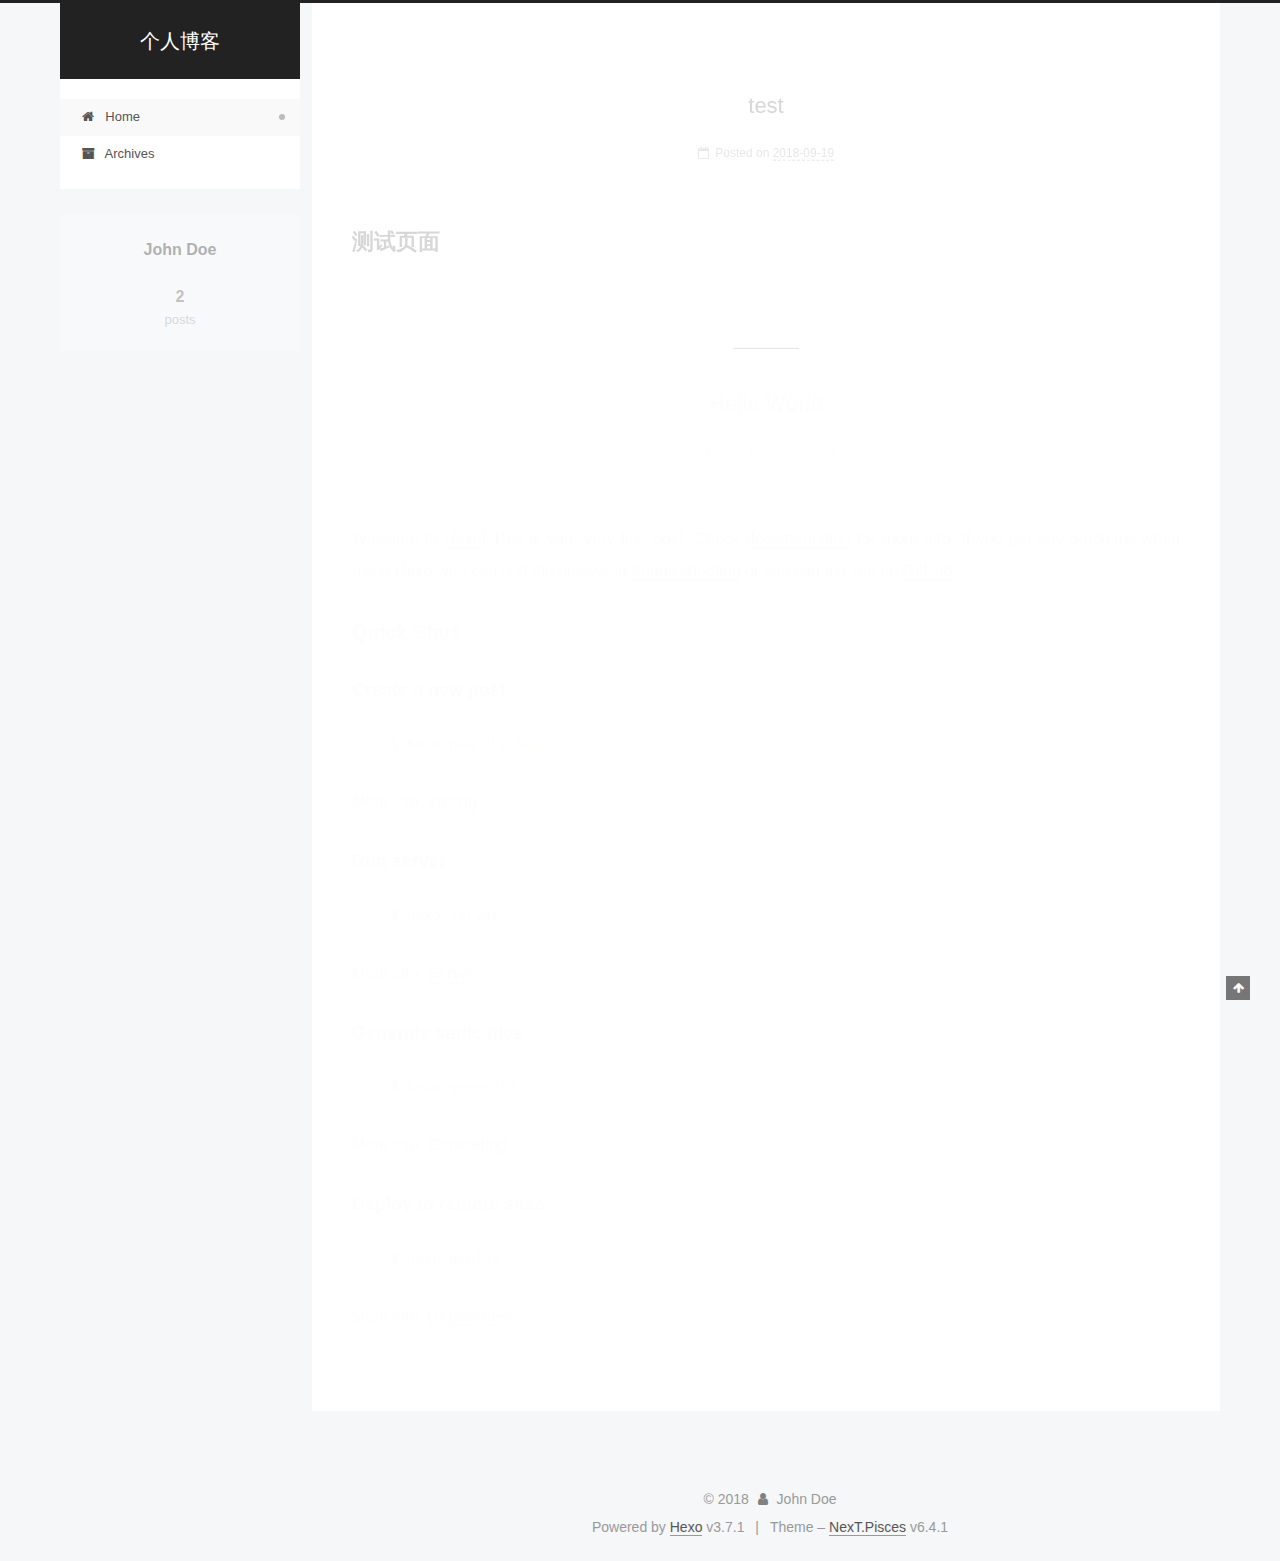
==== commit c0cf9961: "Site updated: 2018-09-20 09:47:10" ====
--- a/index.html
+++ b/index.html
@@ -14,7 +14,7 @@
   
 
 
-<html class="theme-next mist use-motion" lang="">
+<html class="theme-next pisces use-motion" lang="">
 <head>
   <meta charset="UTF-8"/>
 <meta http-equiv="X-UA-Compatible" content="IE=edge" />
@@ -84,7 +84,7 @@
   var NexT = window.NexT || {};
   var CONFIG = {
     root: '/',
-    scheme: 'Mist',
+    scheme: 'Pisces',
     version: '6.4.1',
     sidebar: {"position":"left","display":"post","offset":12,"b2t":false,"scrollpercent":false,"onmobile":false},
     fancybox: false,
@@ -235,9 +235,6 @@
   
 
   
-    
-
-  
 
   
 </nav>
@@ -257,6 +254,9 @@
     <main id="main" class="main">
       <div class="main-inner">
         <div class="content-wrap">
+          
+            
+
           
           <div id="content" class="content">
             
@@ -654,7 +654,7 @@
 
 
 
-  <div class="theme-info">Theme – <a class="theme-link" target="_blank" href="https://theme-next.org">NexT.Mist</a> v6.4.1</div>
+  <div class="theme-info">Theme – <a class="theme-link" target="_blank" href="https://theme-next.org">NexT.Pisces</a> v6.4.1</div>
 
 
 
@@ -747,6 +747,13 @@
   
   
 
+
+  <script type="text/javascript" src="/js/src/affix.js?v=6.4.1"></script>
+
+  <script type="text/javascript" src="/js/src/schemes/pisces.js?v=6.4.1"></script>
+
+
+
   
 
   
--- a/css/main.css
+++ b/css/main.css
@@ -189,7 +189,7 @@
   font-size: 14px;
   line-height: 2;
   color: #555;
-  background: #fff;
+  background: #f5f7f9;
 }
 @media (max-width: 767px) {
   body {
@@ -227,51 +227,51 @@
   margin: 20px 0 15px;
 }
 h1 {
-  font-size: 24px;
+  font-size: 22px;
 }
 @media (max-width: 767px) {
   h1 {
-    font-size: 20px;
+    font-size: 18px;
   }
 }
 h2 {
-  font-size: 22px;
+  font-size: 20px;
 }
 @media (max-width: 767px) {
   h2 {
-    font-size: 18px;
+    font-size: 16px;
   }
 }
 h3 {
-  font-size: 20px;
+  font-size: 18px;
 }
 @media (max-width: 767px) {
   h3 {
-    font-size: 16px;
+    font-size: 14px;
   }
 }
 h4 {
-  font-size: 18px;
+  font-size: 16px;
 }
 @media (max-width: 767px) {
   h4 {
-    font-size: 14px;
+    font-size: 12px;
   }
 }
 h5 {
-  font-size: 16px;
+  font-size: 14px;
 }
 @media (max-width: 767px) {
   h5 {
-    font-size: 12px;
+    font-size: 10px;
   }
 }
 h6 {
-  font-size: 14px;
+  font-size: 12px;
 }
 @media (max-width: 767px) {
   h6 {
-    font-size: 10px;
+    font-size: 8px;
   }
 }
 p {
@@ -445,16 +445,16 @@
 .header-inner {
   margin: 0 auto;
   padding: 100px 0 70px;
-  width: 700px;
+  width: calc(100% - 20px);
 }
 @media (min-width: 1200px) {
   .container .header-inner {
-    width: 800px;
+    width: 1160px;
   }
 }
 @media (min-width: 1600px) {
   .container .header-inner {
-    width: 900px;
+    width: 73%;
   }
 }
 .main {
@@ -462,16 +462,16 @@
 }
 .main-inner {
   margin: 0 auto;
-  width: 700px;
+  width: calc(100% - 20px);
 }
 @media (min-width: 1200px) {
   .container .main-inner {
-    width: 800px;
+    width: 1160px;
   }
 }
 @media (min-width: 1600px) {
   .container .main-inner {
-    width: 900px;
+    width: 73%;
   }
 }
 .footer {
@@ -484,16 +484,16 @@
 .footer-inner {
   box-sizing: border-box;
   margin: 20px auto;
-  width: 700px;
+  width: calc(100% - 20px);
 }
 @media (min-width: 1200px) {
   .container .footer-inner {
-    width: 800px;
+    width: 1160px;
   }
 }
 @media (min-width: 1600px) {
   .container .footer-inner {
-    width: 900px;
+    width: 73%;
   }
 }
 pre,
@@ -950,10 +950,10 @@
   padding: 0 20px;
   font-size: 14px;
   color: #555;
-  background: transparent;
-  border: 2px solid #222;
+  background: #fff;
+  border: 2px solid #555;
   text-decoration: none;
-  border-radius: 0;
+  border-radius: 2px;
   transition-property: background-color;
   transition-duration: 0.2s;
   transition-timing-function: ease-in-out;
@@ -962,8 +962,8 @@
 }
 .btn:hover {
   border-color: #222;
-  color: #222;
-  background: #fff;
+  color: #fff;
+  background: #222;
 }
 .btn +.btn {
   margin: 0 0 8px 8px;
@@ -1075,7 +1075,7 @@
   width: 24px;
   background: #222;
   font-size: 12px;
-  opacity: 1;
+  opacity: 0.6;
   color: #fff;
   cursor: pointer;
   text-align: center;
@@ -1096,7 +1096,7 @@
   }
 }
 .back-to-top.back-to-top-on {
-  bottom: 19px;
+  bottom: 30px;
 }
 .header {
   background: transparent;
@@ -1110,7 +1110,7 @@
 }
 .site-meta {
   margin: 0;
-  text-align: left;
+  text-align: center;
 }
 @media (max-width: 767px) {
   .site-meta {
@@ -1121,12 +1121,12 @@
   position: relative;
   display: inline-block;
   padding: 0 40px;
-  color: #222;
+  color: #fff;
   background: #222;
   border-bottom: none;
 }
 .brand:hover {
-  color: #222;
+  color: #fff;
 }
 .logo {
   display: inline-block;
@@ -1145,7 +1145,7 @@
 .site-subtitle {
   margin-top: 10px;
   font-size: 13px;
-  color: #999;
+  color: #ddd;
 }
 .use-motion .brand {
   opacity: 0;
@@ -1361,7 +1361,7 @@
 .posts-collapse {
   position: relative;
   z-index: 1010;
-  margin-left: 0;
+  margin-left: 55px;
 }
 .posts-collapse::after {
   content: " ";
@@ -1752,21 +1752,21 @@
   display: block;
   margin: 0 auto;
   padding: 2px;
-  max-width: 96px;
+  max-width: 120px;
   height: auto;
-  border: 2px solid #333;
+  border: 1px solid #eee;
   opacity: 1;
 }
 .site-author-name {
-  margin: 5px 0 0;
+  margin: 0;
   text-align: center;
-  color: #f5f5f5;
-  font-weight: normal;
+  color: #222;
+  font-weight: 600;
 }
 .site-description {
-  margin-top: 5px;
+  margin-top: 0;
   text-align: center;
-  font-size: 14px;
+  font-size: 13px;
   color: #999;
 }
 .site-state {
@@ -1778,7 +1778,7 @@
 .site-state-item {
   display: inline-block;
   padding: 0 15px;
-  border-left: 1px solid #333;
+  border-left: 1px solid #eee;
 }
 .site-state-item:first-child {
   border-left: none;
@@ -1791,11 +1791,11 @@
   text-align: center;
   color: inherit;
   font-weight: 600;
-  font-size: 18px;
+  font-size: 16px;
 }
 .site-state-item-name {
   font-size: 13px;
-  color: inherit;
+  color: #999;
 }
 .feed-link {
   margin-top: 20px;
@@ -1839,7 +1839,7 @@
   width: 4px;
   height: 4px;
   border-radius: 50%;
-  background: #34ffff;
+  background: #f6ff5c;
 }
 .links-of-blogroll {
   font-size: 13px;
@@ -1877,7 +1877,7 @@
   color: #555;
 }
 .sidebar-nav li:hover {
-  color: #f5f5f5;
+  color: #fc6423;
 }
 .page-post-detail .sidebar-nav-toc {
   padding: 0 5px;
@@ -1886,11 +1886,11 @@
   margin-left: 10px;
 }
 .sidebar-nav .sidebar-nav-active {
-  color: #87daff;
-  border-bottom-color: #87daff;
+  color: #fc6423;
+  border-bottom-color: #fc6423;
 }
 .sidebar-nav .sidebar-nav-active:hover {
-  color: #87daff;
+  color: #fc6423;
 }
 .sidebar-panel {
   display: none;
@@ -1923,12 +1923,12 @@
   transition-timing-function: ease-in-out;
   transition-delay: 0s;
   transition-property: all;
-  color: #999;
-  border-bottom-color: #555;
+  color: #666;
+  border-bottom-color: #ccc;
 }
 .post-toc ol a:hover {
-  color: #ccc;
-  border-bottom-color: #ccc;
+  color: #000;
+  border-bottom-color: #000;
 }
 .post-toc .nav-item {
   overflow: hidden;
@@ -1949,14 +1949,14 @@
   display: block;
 }
 .post-toc .nav .active > a {
-  color: #87daff;
-  border-bottom-color: #87daff;
+  color: #fc6423;
+  border-bottom-color: #fc6423;
 }
 .post-toc .nav .active-current > a {
-  color: #87daff;
+  color: #fc6423;
 }
 .post-toc .nav .active-current > a:hover {
-  color: #87daff;
+  color: #fc6423;
 }
 .footer {
   font-size: 14px;
@@ -2225,6 +2225,16 @@
   transform: translate(-50%, -50%);
   color: #ccc;
 }
+@media (min-width: 768px) and (max-width: 991px) {
+  .busuanzi-count {
+    width: auto;
+  }
+}
+@media (max-width: 767px) {
+  .busuanzi-count {
+    width: auto;
+  }
+}
 .site-uv,
 .site-pv,
 .page-pv {
@@ -2453,7 +2463,7 @@
   }
 }
 .page-post-detail .sidebar-toggle-line {
-  background: #87daff;
+  background: #fc6423;
 }
 .page-post-detail .comments {
   overflow: hidden;
@@ -2476,329 +2486,459 @@
 ul.breadcrumb li+li:last-child {
   font-weight: bold;
 }
-a {
-  border-bottom-color: #ccc;
-}
-hr {
-  margin: 20px 0;
-  height: 2px;
-}
-.main-inner {
-  margin-top: 80px;
-}
 .header {
-  background: #f5f5f5;
+  position: relative;
+  margin: 0 auto;
+  width: calc(100% - 20px);
+}
+@media (min-width: 1200px) {
+  .header {
+    width: 1160px;
+  }
+}
+@media (min-width: 1600px) {
+  .header {
+    width: 73%;
+  }
+}
+@media (min-width: 768px) and (max-width: 991px) {
+  .header {
+    width: auto;
+  }
+}
+@media (max-width: 767px) {
+  .header {
+    width: auto;
+  }
 }
 .header-inner {
-  padding: 25px 0 20px;
-}
-.header-inner:before,
-.header-inner:after {
+  position: absolute;
+  top: 0;
+  overflow: hidden;
+  padding: 0;
+  width: 240px;
+  background: #fff;
+  box-shadow: initial;
+  border-radius: initial;
+}
+@media (min-width: 1200px) {
+  .container .header-inner {
+    width: 240px;
+  }
+}
+@media (min-width: 768px) and (max-width: 991px) {
+  .header-inner {
+    position: relative;
+    width: auto;
+    border-radius: initial;
+  }
+}
+@media (max-width: 767px) {
+  .header-inner {
+    position: relative;
+    width: auto;
+    border-radius: initial;
+  }
+}
+.main:before,
+.main:after {
   content: " ";
   display: table;
 }
-.header-inner:after {
+.main:after {
   clear: both;
 }
-@media (max-width: 767px) {
-  .header-inner {
+@media (min-width: 768px) and (max-width: 991px) {
+  .main {
+    padding-bottom: 100px;
+  }
+}
+@media (max-width: 767px) {
+  .main {
+    padding-bottom: 100px;
+  }
+}
+@media (min-width: 768px) and (max-width: 991px) {
+  .container .main-inner {
     width: auto;
-    margin-bottom: 50px;
-    padding: 10px;
-  }
+  }
+}
+@media (max-width: 767px) {
+  .container .main-inner {
+    width: auto;
+  }
+}
+.content-wrap {
+  float: right;
+  box-sizing: border-box;
+  padding: 40px;
+  width: calc(100% - 252px);
+  background: #fff;
+  min-height: 700px;
+  box-shadow: initial;
+  border-radius: initial;
+}
+@media (min-width: 768px) and (max-width: 991px) {
+  .content-wrap {
+    width: 100%;
+    padding: 20px;
+    border-radius: initial;
+  }
+}
+@media (max-width: 767px) {
+  .content-wrap {
+    width: 100%;
+    padding: 20px;
+    min-height: auto;
+    border-radius: initial;
+  }
+}
+.sidebar {
+  position: static;
+  float: left;
+  margin-top: 300px;
+  width: 240px;
+  background: #f5f7f9;
+  box-shadow: none;
+}
+@media (min-width: 768px) and (max-width: 991px) {
+  .sidebar {
+    display: none;
+  }
+}
+@media (max-width: 767px) {
+  .sidebar {
+    display: none;
+  }
+}
+.sidebar-toggle {
+  display: none;
+}
+.footer-inner {
+  padding-left: 260px;
+}
+@media (min-width: 768px) and (max-width: 991px) {
+  .footer-inner {
+    width: auto;
+    padding-left: 0 !important;
+    padding-right: 0 !important;
+  }
+}
+@media (max-width: 767px) {
+  .footer-inner {
+    width: auto;
+    padding-left: 0 !important;
+    padding-right: 0 !important;
+  }
+}
+.sidebar-position-right .header-inner {
+  right: 0;
+}
+.sidebar-position-right .content-wrap {
+  float: left;
+}
+.sidebar-position-right .sidebar {
+  float: right;
+}
+.sidebar-position-right .footer-inner {
+  padding-left: 0;
+  padding-right: 260px;
+}
+.site-brand-wrapper {
+  position: relative;
 }
 .site-meta {
-  float: left;
-  margin-left: -20px;
-  line-height: normal;
-}
-@media (max-width: 767px) {
+  padding: 20px 0;
+  color: #fff;
+  background: #222;
+}
+@media (min-width: 768px) and (max-width: 991px) {
   .site-meta {
-    margin-left: 10px;
-  }
-}
-.site-meta .brand {
-  padding: 2px 1px;
+    box-shadow: 0 0 16px rgba(0,0,0,0.5);
+  }
+}
+@media (max-width: 767px) {
+  .site-meta {
+    box-shadow: 0 0 16px rgba(0,0,0,0.5);
+  }
+}
+.brand {
+  padding: 0;
   background: none;
 }
-@media (max-width: 767px) {
-  .site-meta .brand {
-    display: block;
-  }
-}
-.site-meta .logo {
+.brand:hover {
+  color: #fff;
+}
+.site-subtitle {
+  margin: 10px 10px 0;
+  font-weight: initial;
+}
+.site-search form {
   display: none;
 }
-.site-meta .site-title {
-  font-size: 22px;
-  font-weight: bolder;
-}
-@media (max-width: 767px) {
-  .site-meta .site-title {
-    line-height: 34px;
-  }
-}
-.logo-line-before,
-.logo-line-after {
+.site-nav {
+  border-top: none;
+}
+@media (min-width: 768px) and (max-width: 991px) {
+  .site-nav {
+    display: none !important;
+  }
+}
+@media (min-width: 768px) and (max-width: 991px) {
+  .site-nav-on {
+    display: block !important;
+  }
+}
+.menu .menu-item {
   display: block;
-  overflow: hidden;
-  margin: 0 auto;
-  width: 75%;
-}
-@media (max-width: 767px) {
-  .logo-line-before,
-  .logo-line-after {
-    display: none;
-  }
-}
-.logo-line-before i,
-.logo-line-after i {
+  margin: 0;
+}
+.menu .menu-item a {
   position: relative;
-  display: block;
-  height: 2px;
-  background: #222;
-}
-@media (max-width: 767px) {
-  .logo-line-before i,
-  .logo-line-after i {
-    height: 3px;
-  }
-}
-.use-motion .logo-line-before i {
-  left: -100%;
-}
-.use-motion .logo-line-after i {
-  right: -100%;
-}
-.site-subtitle {
-  display: none;
-}
-.site-nav-toggle {
-  position: static;
-  float: right;
-}
-.menu {
-  margin: 8px 0 0 0;
-}
-@media (max-width: 767px) {
-  .menu {
-    margin: 20px 0 0 0;
-    padding: 0;
-  }
-}
-.menu br {
-  display: none;
-}
-.menu .menu-item {
-  margin: 0;
-}
-@media (max-width: 767px) {
-  .menu .menu-item {
-    display: block;
-  }
+  box-sizing: border-box;
+  padding: 5px 20px;
+  text-align: left;
+  line-height: inherit;
+  transition-property: background-color;
+  transition-duration: 0.2s;
+  transition-timing-function: ease-in-out;
+  transition-delay: 0s;
+}
+.menu .menu-item a:hover,
+.menu-item-active a {
+  background: #f9f9f9;
+  border-bottom-color: #fff;
 }
 .menu .menu-item .badge {
   display: inline-block;
-  padding: 1px 4px;
-  margin-left: 5px;
+  padding: 2px 5px;
   font-weight: 700;
   line-height: 1;
-  color: #555;
+  color: #fff;
   text-align: center;
   white-space: nowrap;
+  vertical-align: middle;
+  background-color: #ccc;
+  border-radius: 10px;
+  float: right;
+  margin: 0.35em 0 0 0;
+  text-shadow: 1px 1px 0px rgba(0,0,0,0.1);
+}
+.menu .menu-item br {
+  display: none;
+}
+.menu-item-active a:after {
+  content: " ";
+  position: absolute;
+  top: 50%;
+  margin-top: -3px;
+  right: 15px;
+  width: 6px;
+  height: 6px;
+  border-radius: 50%;
+  background-color: #bbb;
+}
+.btn-bar {
   background-color: #fff;
-  border-radius: 10px;
-  text-shadow: 1px 1px 0px rgba(0,0,0,0.1);
-}
-@media (max-width: 767px) {
-  .menu .menu-item .badge {
-    float: right;
-    margin: 0.35em 0 0 0;
-  }
-}
-.menu .menu-item a {
+}
+.site-nav-toggle {
+  left: 20px;
+  top: 50%;
+  -webkit-transform: translateY(-50%);
+  -webkit-transform: translateY(-50%);
+  -moz-transform: translateY(-50%);
+  -ms-transform: translateY(-50%);
+  -o-transform: translateY(-50%);
+  transform: translateY(-50%);
+}
+@media (min-width: 768px) and (max-width: 991px) {
+  .site-nav-toggle {
+    display: block;
+  }
+}
+.sub-menu {
+  margin: 0;
+  padding: 6px 0;
+  background: #fff !important;
+  border-bottom: 1px solid #ddd;
+}
+.sub-menu .menu-item {
+  display: inline-block !important;
+}
+.sub-menu .menu-item a {
+  padding: initial !important;
+  margin: 5px 10px;
+}
+.sub-menu .menu-item a:hover {
+  background: initial !important;
+  color: #fc6423;
+}
+.sub-menu .menu-item-active a {
+  background: #fff !important;
+  color: #fc6423;
+  border-bottom-color: #fc6423;
+}
+.sub-menu .menu-item-active a:hover {
+  background: #fff !important;
+  border-bottom-color: #fc6423;
+}
+.sub-menu .menu-item-active a:after {
+  content: initial;
+}
+.use-motion .sidebar .motion-element {
+  opacity: 1;
+}
+.sidebar {
+  margin-left: -100%;
+  right: auto;
+  bottom: auto;
+  -webkit-transform: none;
+}
+.sidebar-inner {
+  box-sizing: border-box;
+  width: 240px;
+  color: #555;
+  background: #fff;
+  box-shadow: initial;
+  border-radius: initial;
+  opacity: 0;
+}
+.sidebar-inner.affix {
+  position: fixed;
+  top: 12px;
+}
+.sidebar-inner.affix-bottom {
+  position: absolute;
+}
+.site-overview {
+  text-align: left;
+}
+.site-author:before,
+.site-author:after {
+  content: " ";
+  display: table;
+}
+.site-author:after {
+  clear: both;
+}
+.sidebar a,
+.sidebar .exturl {
+  color: #555;
+}
+.sidebar a:hover,
+.sidebar .exturl:hover {
+  color: #222;
+}
+.site-state-item {
   padding: 0 10px;
+}
+.links-of-author-item a:before,
+.links-of-author-item .exturl:before {
+  display: none;
+}
+.links-of-author-item a,
+.links-of-author-item .exturl {
+  border-bottom: none;
+  text-decoration: underline;
+}
+.feed-link {
+  border-top: 1px dotted #ccc;
+  border-bottom: 1px dotted #ccc;
+  text-align: center;
+}
+.feed-link a {
+  display: block;
+  color: #fc6423;
   border: none;
-  border-radius: 2px;
-  transition-property: background;
-}
-@media (max-width: 767px) {
-  .menu .menu-item a {
-    text-align: left;
-  }
-}
-.menu .menu-item a:hover,
-.menu-item-active a {
-  background: #e1e1e1;
-}
-.menu a::before {
-  display: none;
-}
-@media (max-width: 767px) {
-  .menu a::before {
-    display: block;
-  }
-}
-@media (max-width: 767px) {
-  .menu {
-    float: none;
-  }
-}
-.site-search form {
-  display: none;
-}
-.posts-expand {
-  padding-top: 0;
-}
-.posts-expand .post-title,
-.posts-expand .post-meta {
-  text-align: left;
-}
-@media (max-width: 767px) {
-  .posts-expand .post-title,
-  .posts-expand .post-meta {
-    text-align: center;
-  }
-}
-.posts-expand .post-eof {
-  display: none;
-}
-.posts-expand .post {
-  margin-top: 120px;
-}
-.posts-expand .post:first-child {
+}
+.feed-link a:hover {
+  background: none;
+  color: #e34603;
+}
+.feed-link a:hover i {
+  color: #e34603;
+}
+.links-of-author {
+  display: flex;
+  flex-wrap: wrap;
+  justify-content: center;
+}
+.links-of-author .exturl {
+  font-size: 13px;
+}
+.links-of-author-item {
+  margin: 5px 0 0;
+  width: 50%;
+}
+.links-of-author-item a,
+.links-of-author-item .exturl {
+  max-width: 216px;
+  box-sizing: border-box;
+  display: inline-block;
+  margin-right: 0;
+  margin-bottom: 0;
+  padding: 0 5px;
+  overflow: hidden;
+  white-space: nowrap;
+  text-overflow: ellipsis;
+}
+.links-of-author-item a,
+.links-of-author-item .exturl {
+  display: block;
+  text-decoration: none;
+}
+.links-of-author-item a:hover,
+.links-of-author-item .exturl:hover {
+  border-radius: 4px;
+  background: #eee;
+}
+.links-of-author-item .fa {
+  margin-right: 2px;
+  font-size: 16px;
+}
+.links-of-author-item .fa-globe {
+  font-size: 15px;
+}
+.links-of-blogroll {
+  text-align: center;
+  margin-top: 20px;
+  padding: 3px 0 0;
+  border-top: 1px dotted #ccc;
+}
+.links-of-blogroll-title {
   margin-top: 0;
 }
-.posts-expand .post-meta {
-  margin-top: 5px;
-  margin-bottom: 20px;
-}
-.posts-expand .post-title {
-  position: relative;
-  font-size: 26px;
-  font-weight: 400;
-}
-@media (max-width: 767px) {
-  .posts-expand .post-title {
-    font-size: 22px;
-  }
-}
-@media (min-width: 1200px) {
-  .posts-expand .post-title {
-    font-size: 26px;
-  }
-}
-.posts-expand .post-title:hover:before {
-  background: #222;
-}
-@media (max-width: 767px) {
-  .posts-expand .post-body {
-    font-size: 14px;
-  }
-}
-.posts-expand .post-body img {
-  margin: 0;
-}
-.posts-expand .post-tags {
-  text-align: left;
-}
-.posts-expand .post-tags a {
-  padding: 1px 5px;
-  background: #f5f5f5;
-  border-bottom: none;
-}
-.posts-expand .post-tags a:hover {
-  background: #ccc;
-}
-.posts-expand .post-nav {
-  margin-top: 40px;
-}
-.post-button {
-  margin-top: 20px;
-  text-align: left;
-}
-.post-button a {
+.links-of-blogroll-item {
   padding: 0;
-  font-size: 14px;
-  background: none;
-  border: none;
-  border-bottom: 2px solid #666;
-  transition-property: border;
-}
-@media (max-width: 767px) {
-  .post-button a {
-    font-size: 12px;
-  }
-}
-@media (min-width: 1200px) {
-  .post-button a {
-    font-size: 16px;
-  }
-}
-.post-button a:hover {
-  border-bottom-color: #222;
+}
+.links-of-blogroll-inline:before,
+.links-of-blogroll-inline:after {
+  content: " ";
+  display: table;
+}
+.links-of-blogroll-inline:after {
+  clear: both;
 }
 .links-of-blogroll-inline .links-of-blogroll-item {
-  display: inline-block;
-}
-.btn {
-  padding: 0 10px;
-  border-width: 2px;
-  border-radius: 0;
-}
-.headband {
-  display: none;
-}
-.site-search {
-  position: relative;
-  float: right;
-  margin-top: 5px;
-  padding-top: 3px;
-}
-@media (max-width: 767px) {
-  .site-search {
-    float: none;
-    padding: 0 10px;
-  }
-}
-@media (max-width: 767px) {
-  .container .main-inner {
-    width: auto;
-  }
-}
-.page-post-detail .post-title,
-.page-post-detail .post-meta {
-  text-align: center;
-}
-.page-post-detail .post-title:before {
-  display: none;
-}
-.page-post-detail .post-meta {
-  margin-bottom: 60px;
-}
-.pagination {
-  margin: 120px 0 0;
-  text-align: left;
-}
-@media (max-width: 767px) {
-  .pagination {
-    margin: 80px 10px 0;
-    text-align: center;
-  }
-}
-.footer {
-  margin-top: 80px;
-  padding: 10px 0;
-  background: #f5f5f5;
-  color: #666;
-}
-.footer-inner {
-  margin: 0 auto;
-  text-align: left;
-}
-@media (max-width: 767px) {
-  .footer-inner {
-    width: auto;
-    text-align: center;
-  }
-}
+  margin: 5px 0 0;
+  width: 50%;
+  display: inline-block;
+  width: unset;
+}
+.links-of-blogroll-inline .links-of-blogroll-item a,
+.links-of-blogroll-inline .links-of-blogroll-item .exturl {
+  max-width: 216px;
+  box-sizing: border-box;
+  display: inline-block;
+  margin-right: 0;
+  margin-bottom: 0;
+  padding: 0 5px;
+  overflow: hidden;
+  white-space: nowrap;
+  text-overflow: ellipsis;
+}
+@media (max-width: 767px) {
+  .post-body {
+    text-align: justify;
+  }
+}
